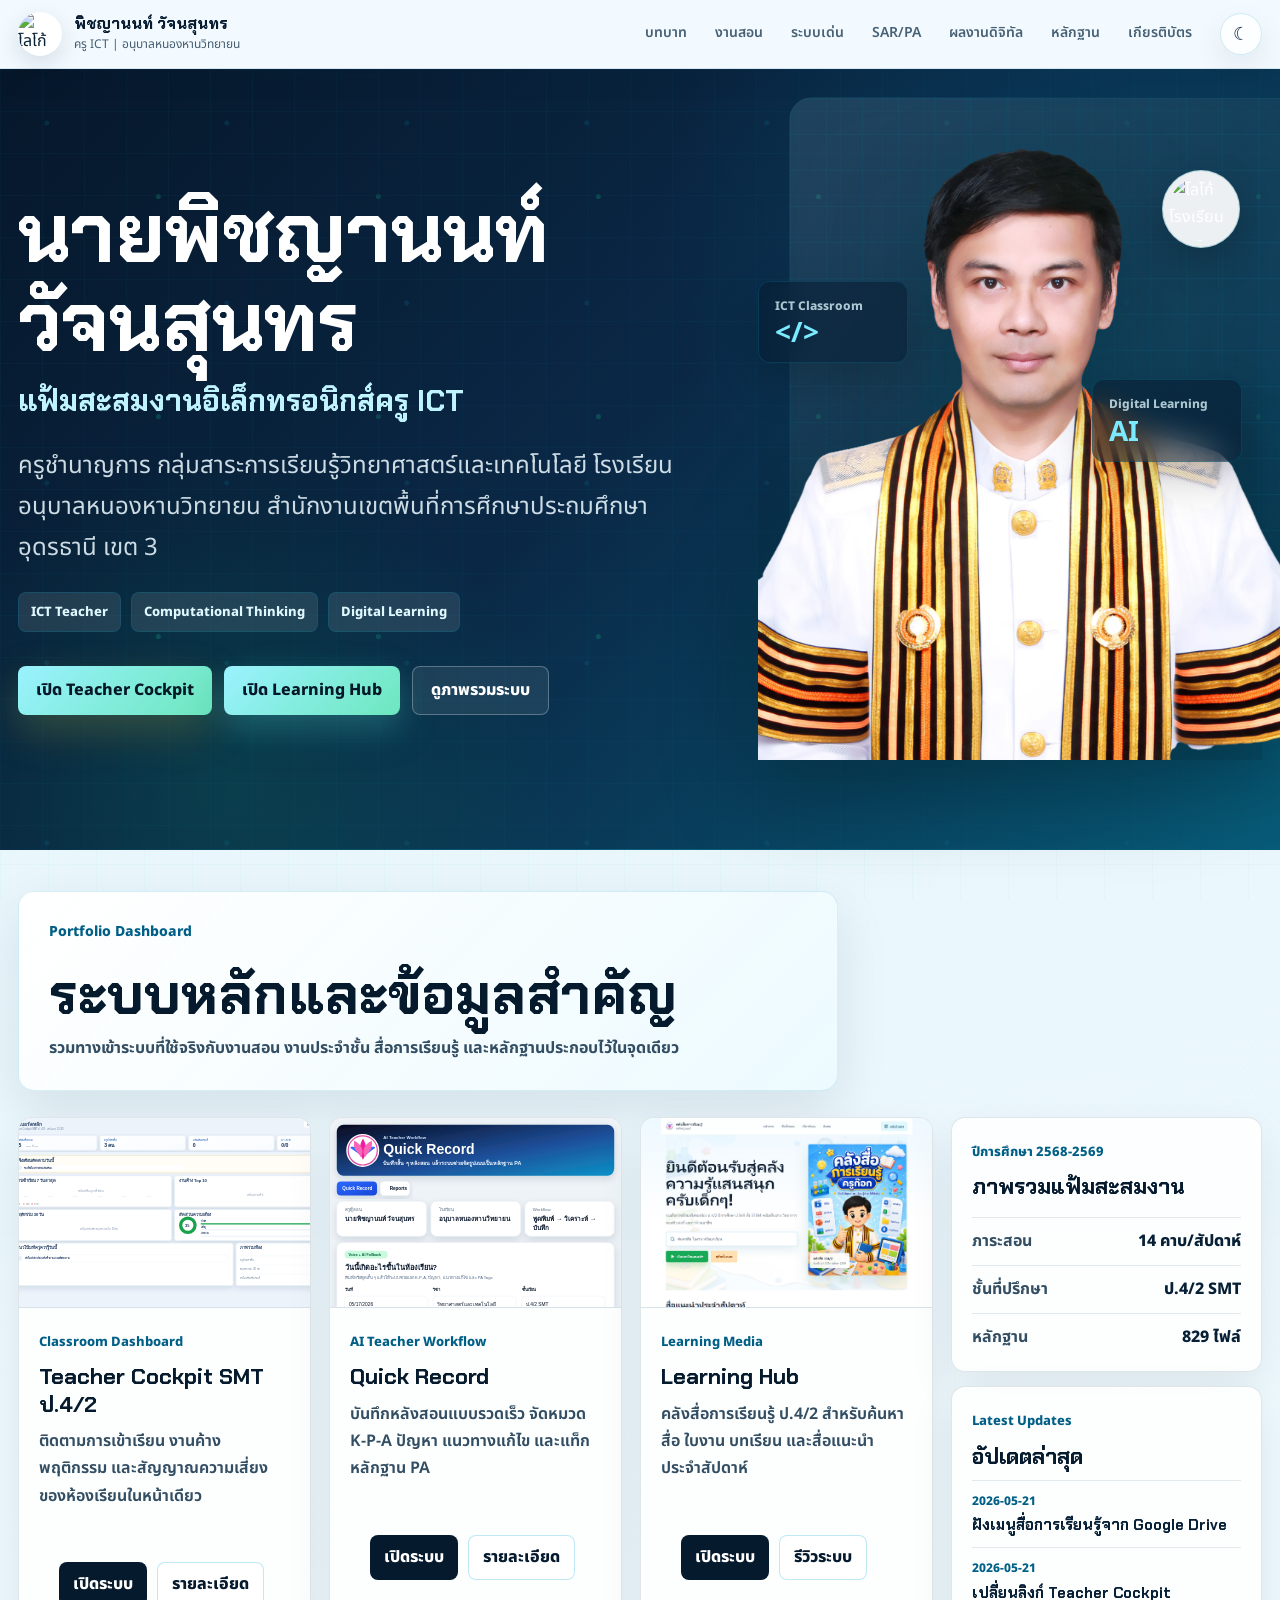
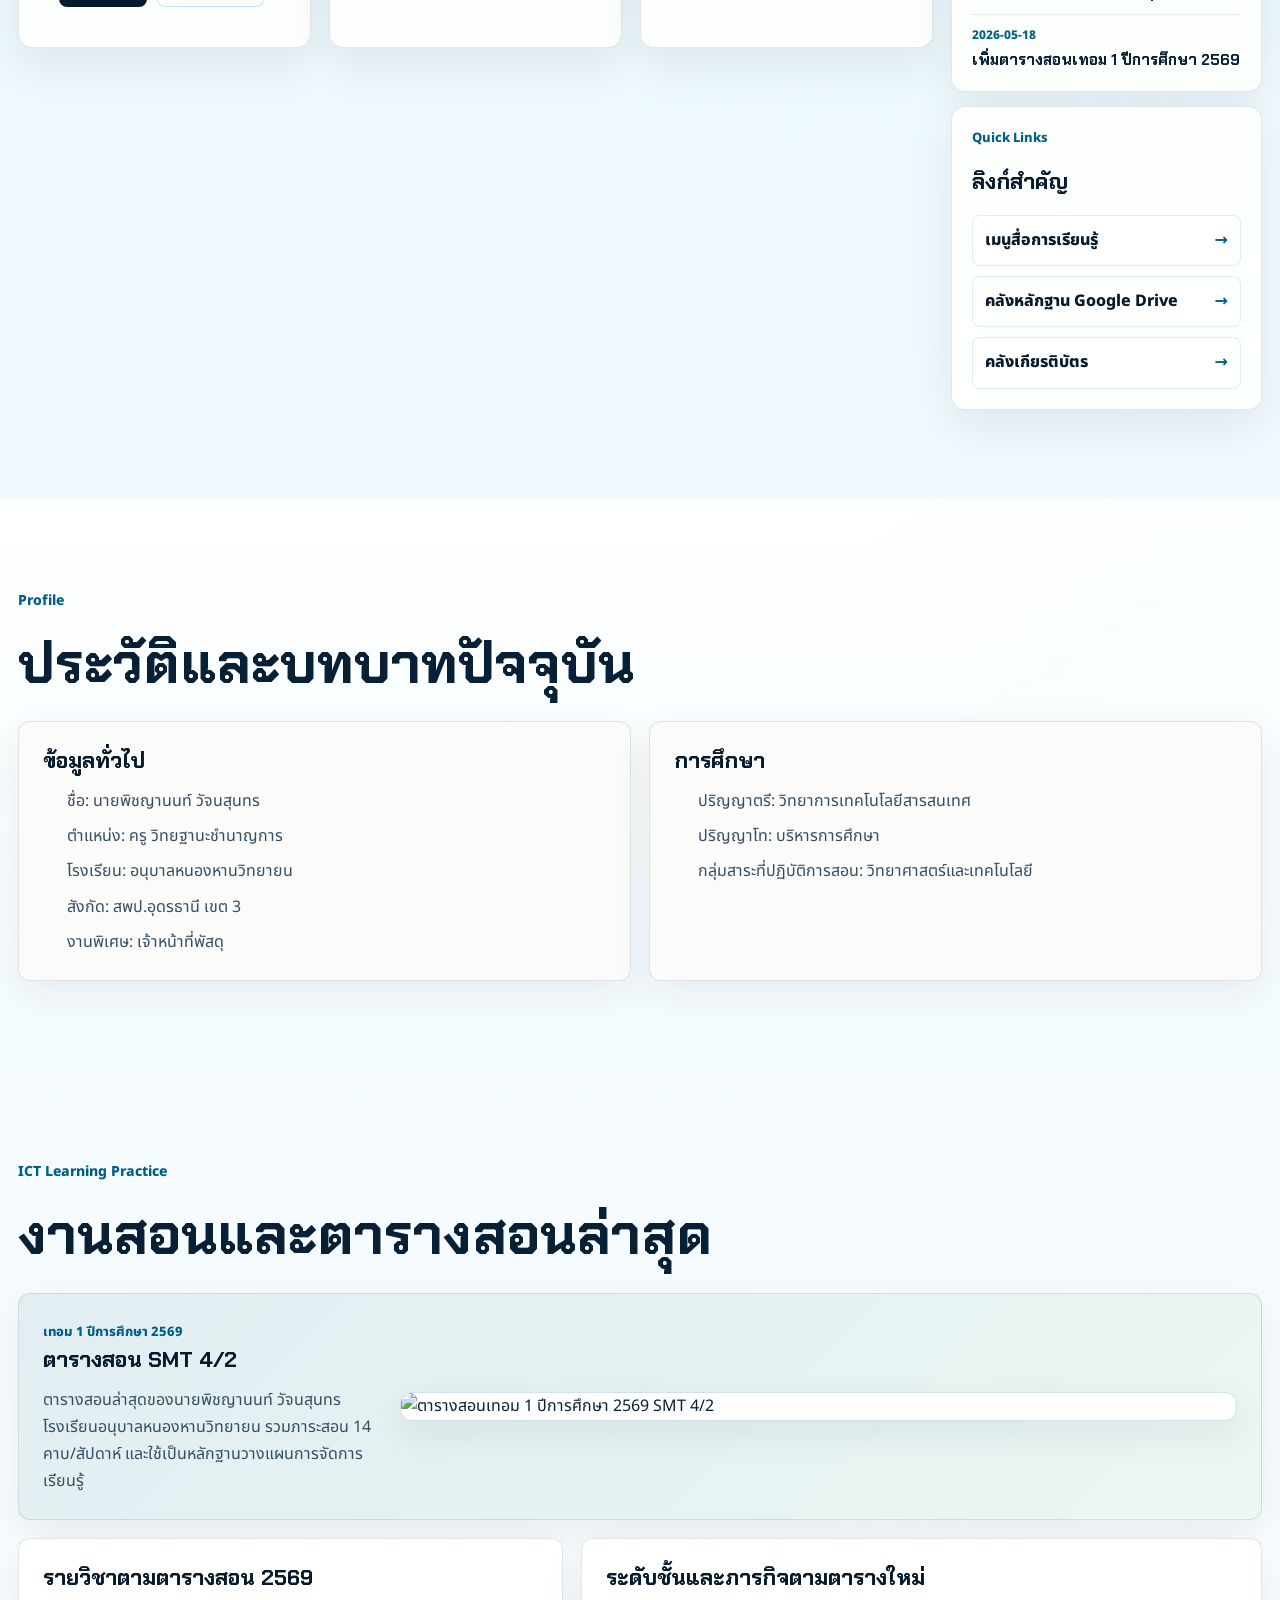
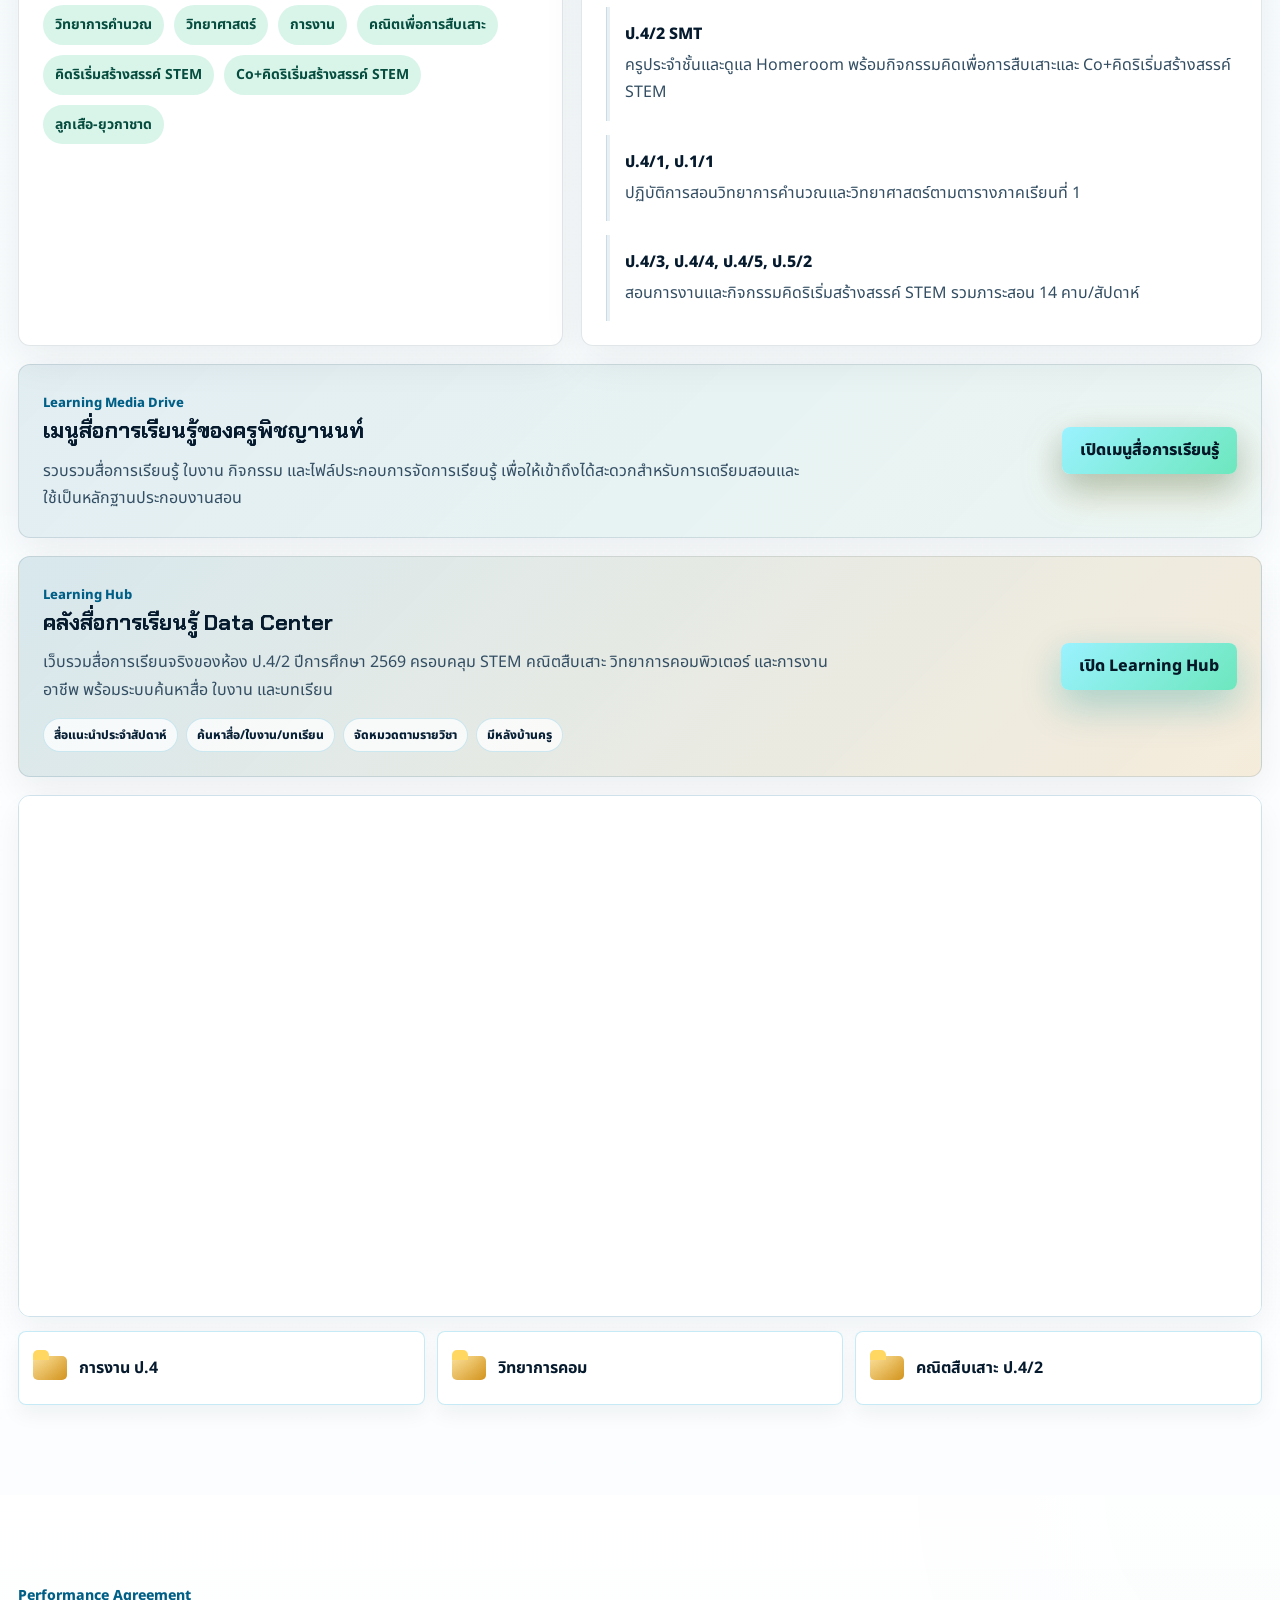
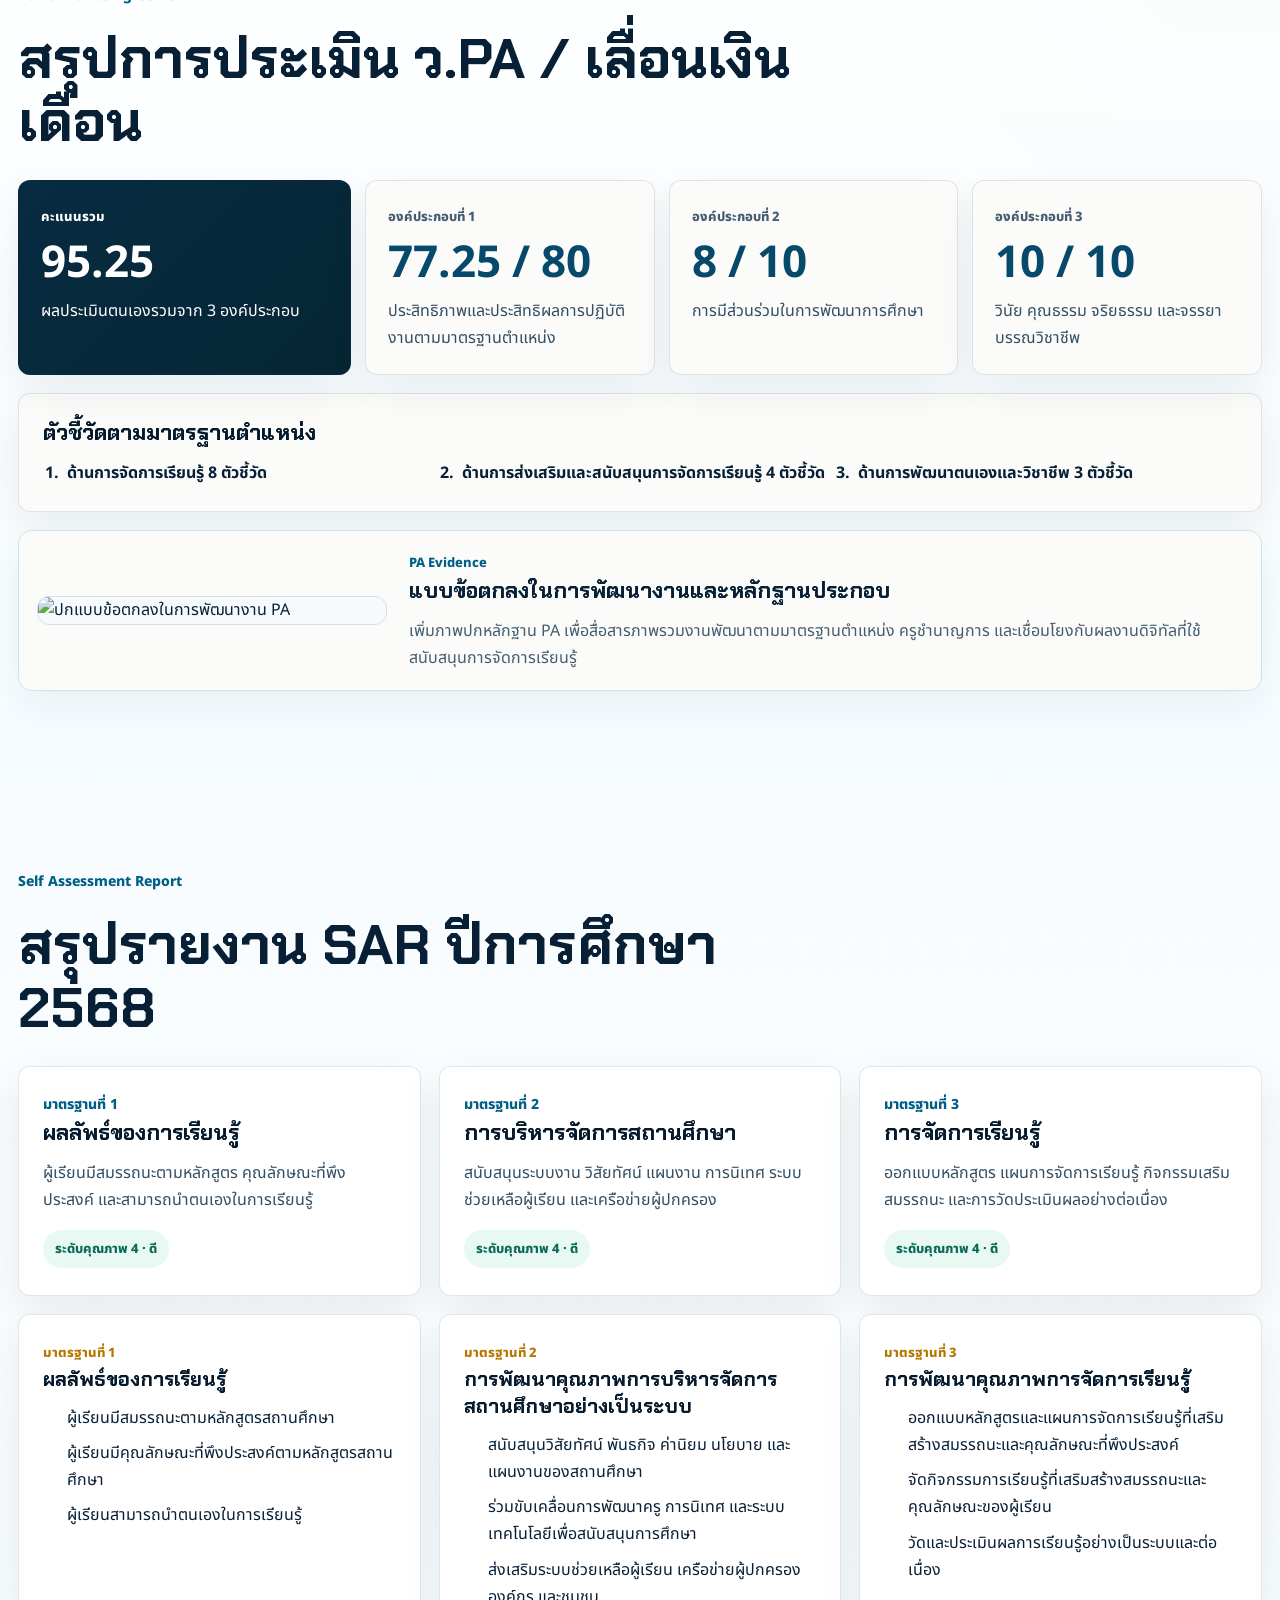
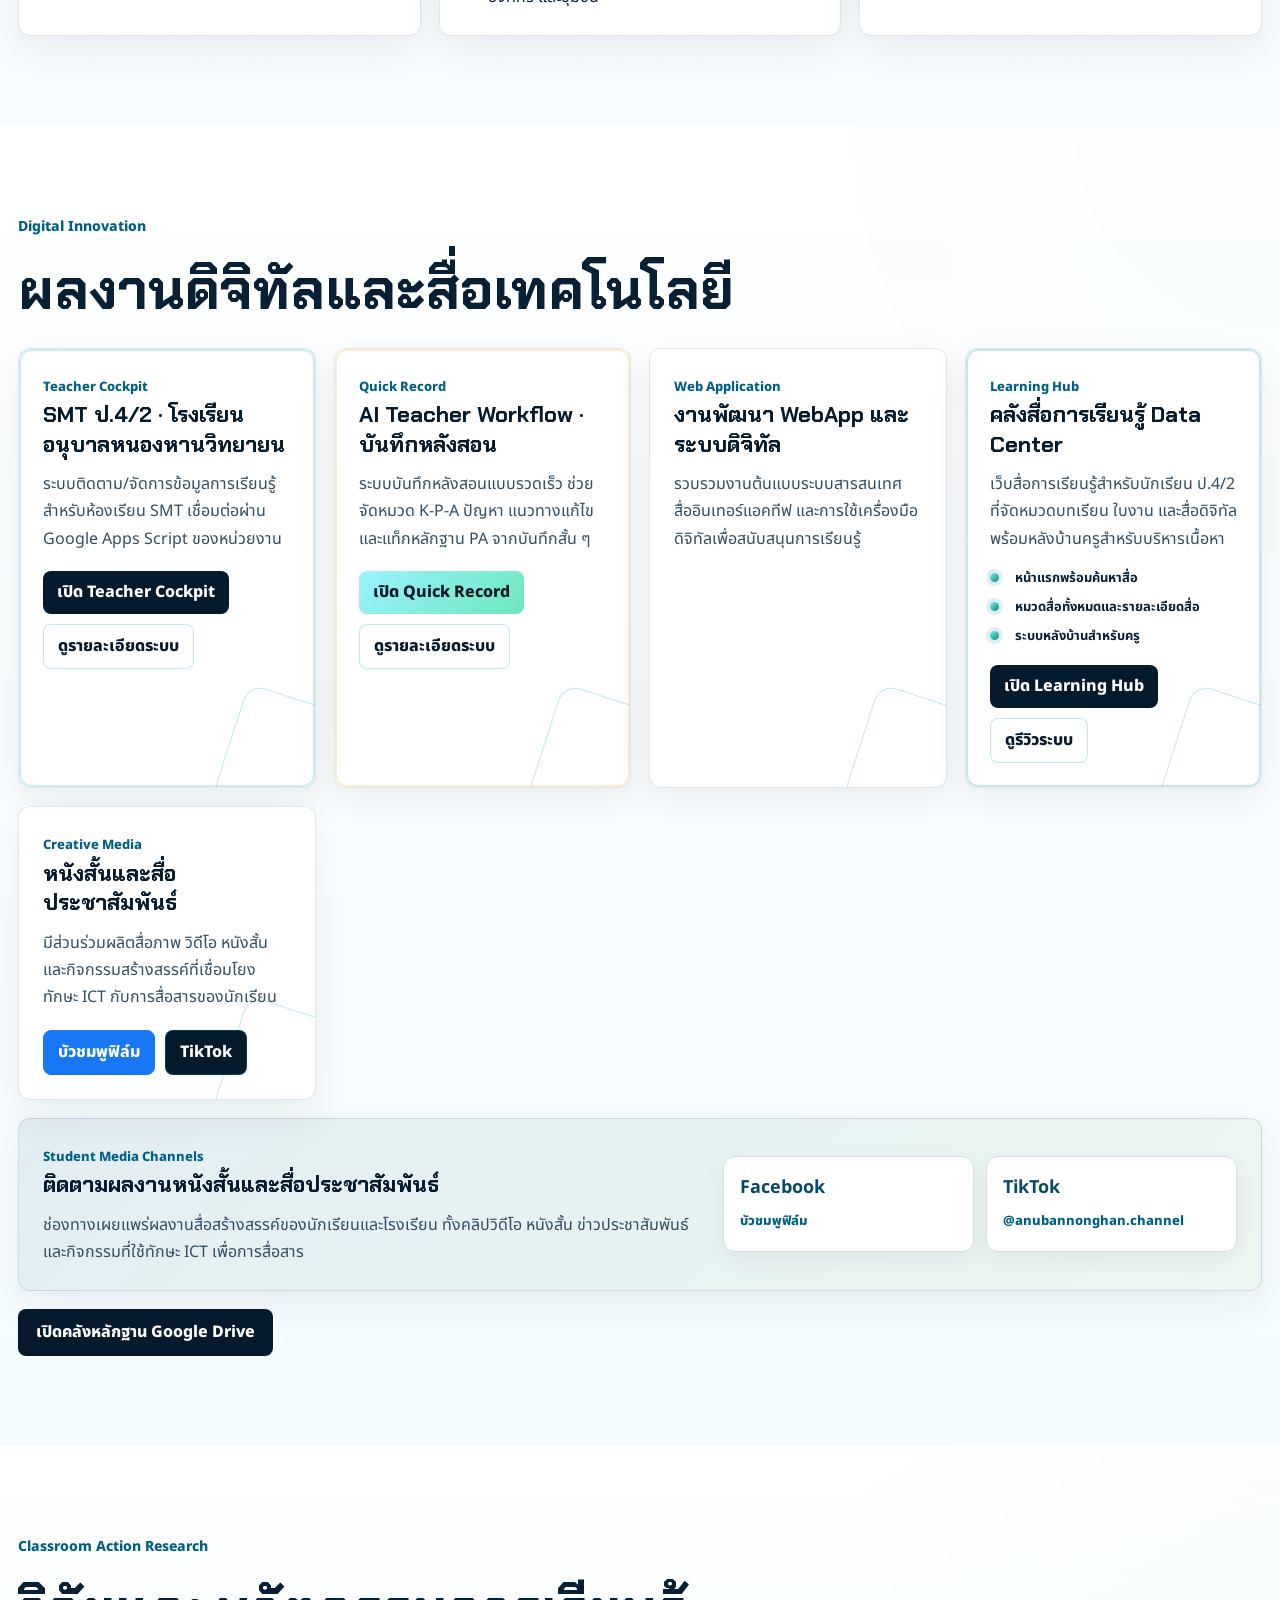
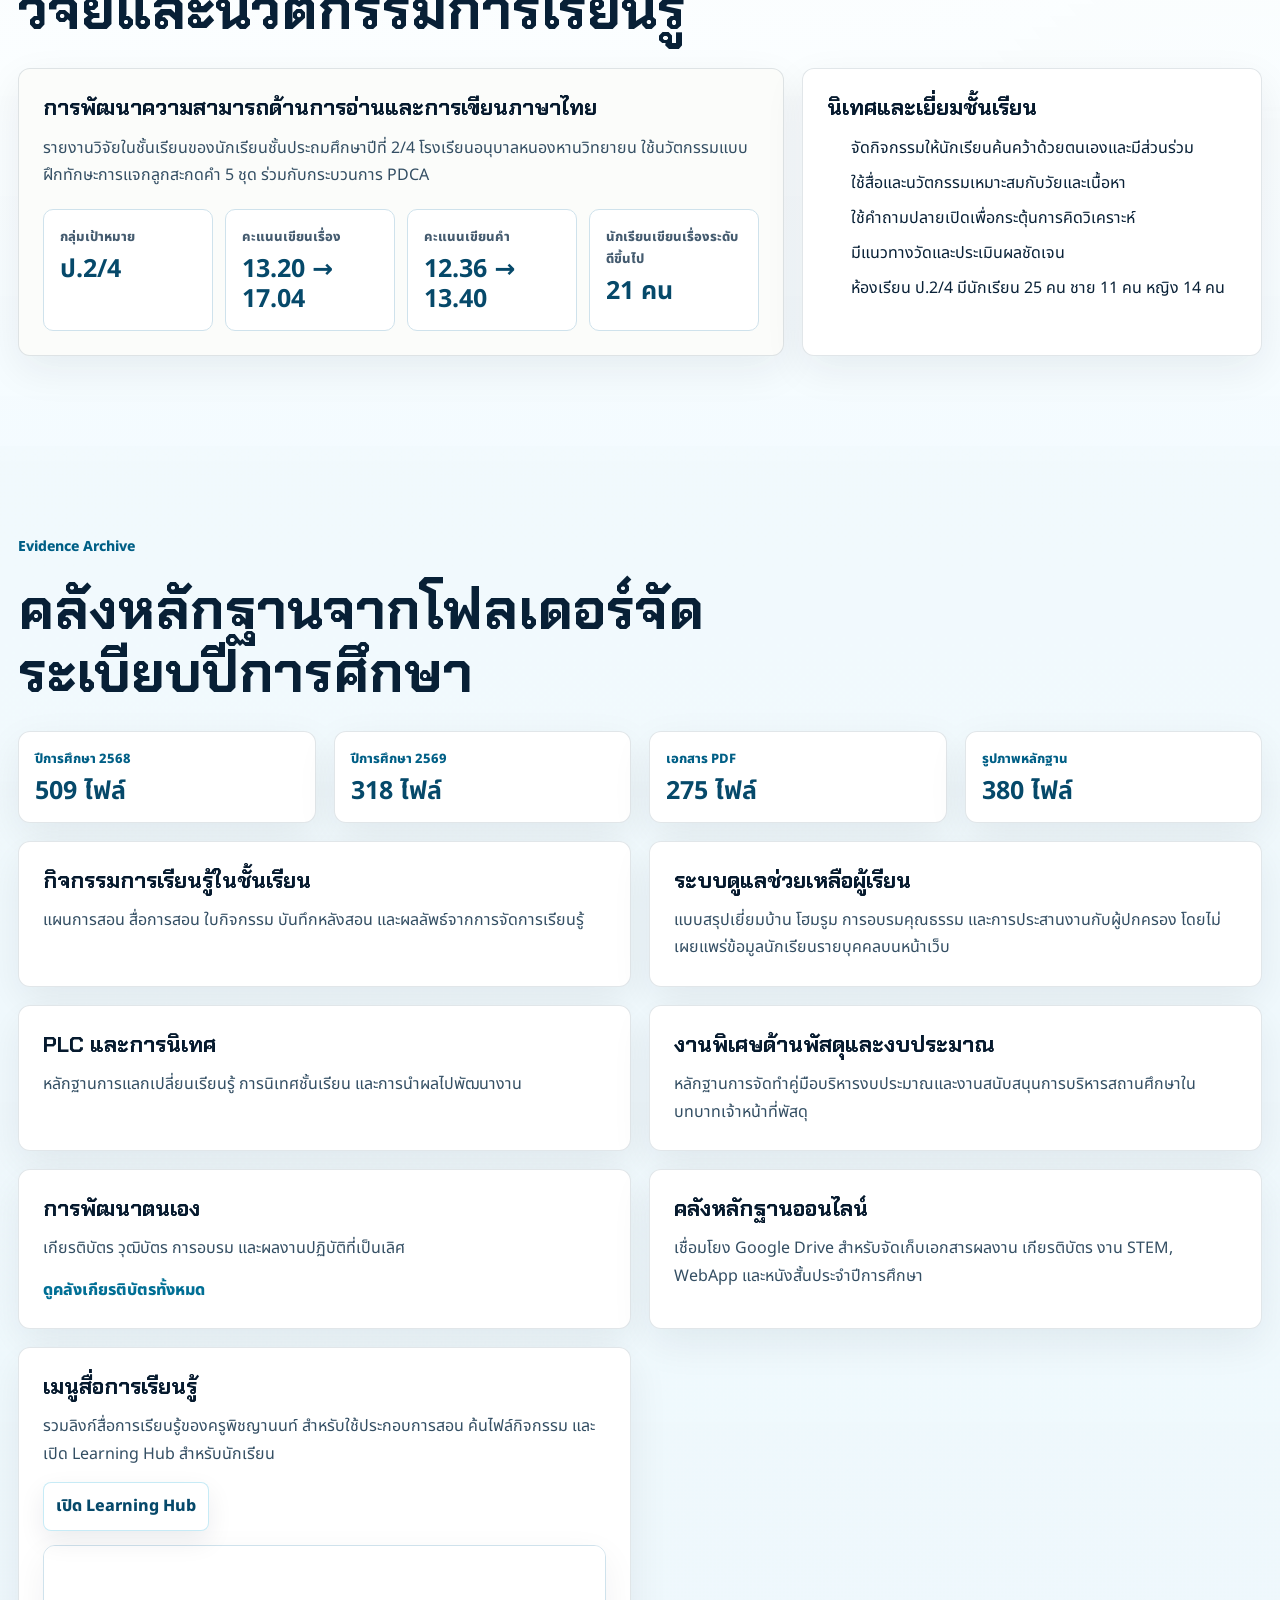
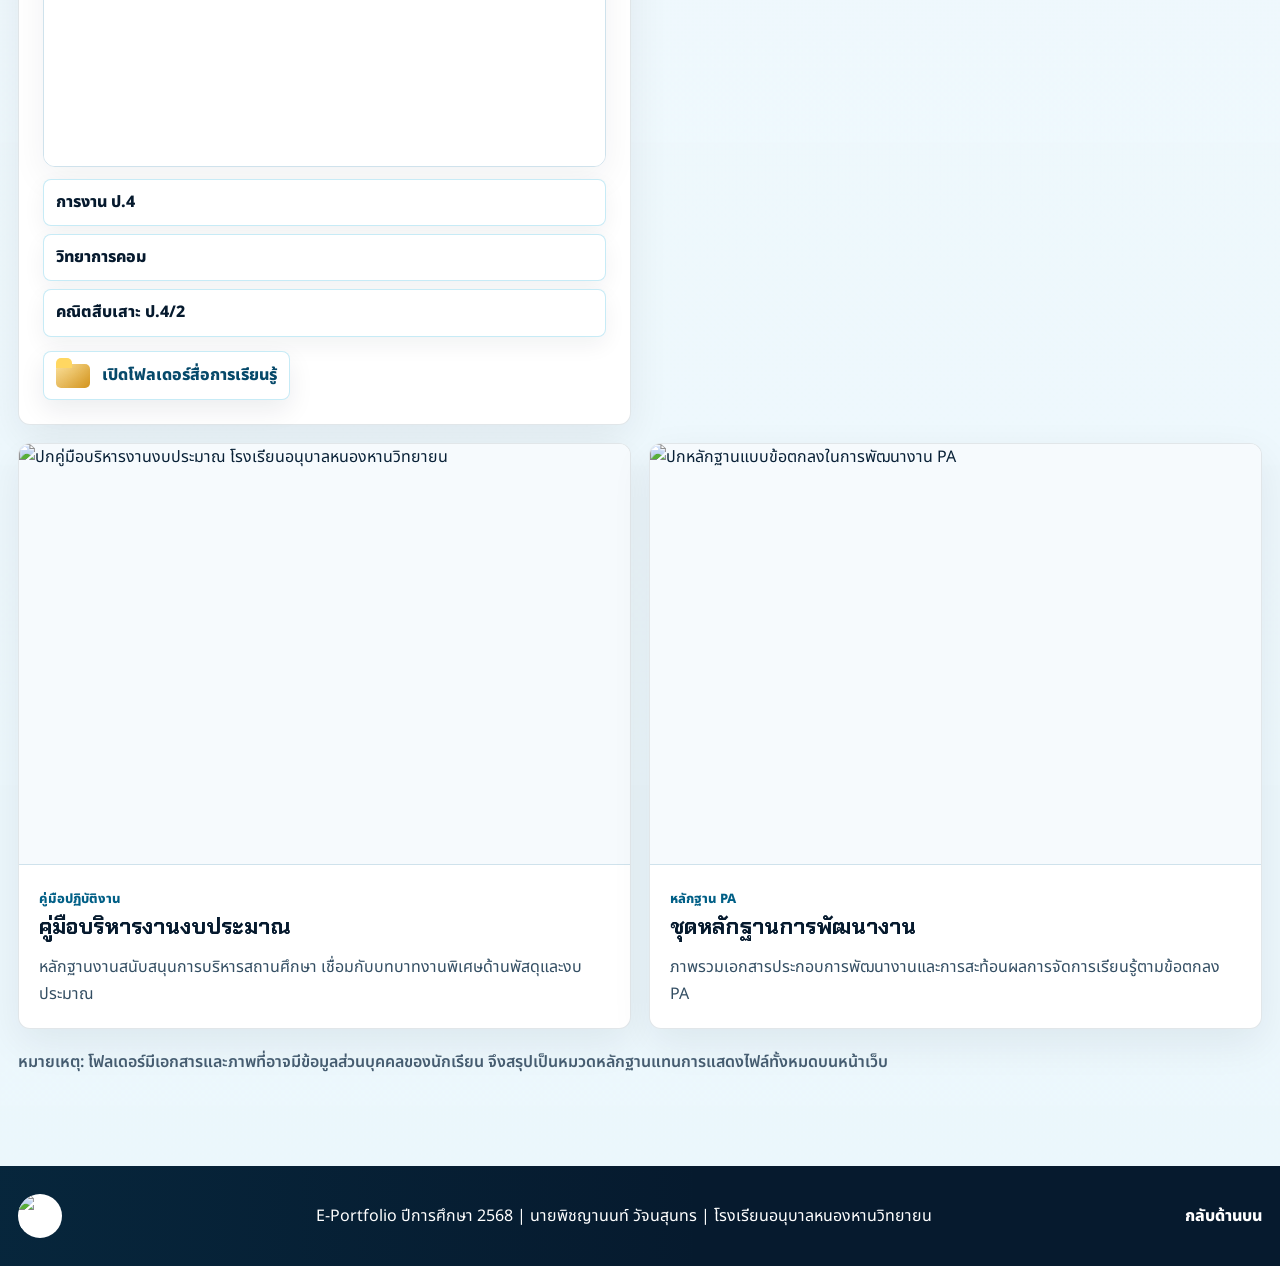
==== index.html @ 17842b52 "Force readable dark cards and bust CSS cache" ====
<!doctype html>
<html lang="th">
  <head>
    <meta charset="UTF-8" />
    <meta name="viewport" content="width=device-width, initial-scale=1.0" />
    <title>E-Portfolio | พิชญานนท์ วัจนสุนทร</title>
    <meta
      name="description"
      content="แฟ้มสะสมงานอิเล็กทรอนิกส์และข้อมูล SAR/PA ปีการศึกษา 2568 ของนายพิชญานนท์ วัจนสุนทร"
    />
    <meta name="theme-color" content="#071a2f" />
    <link rel="canonical" href="https://pichayanon89.github.io/SMT_2-4/" />
    <meta property="og:type" content="website" />
    <meta property="og:locale" content="th_TH" />
    <meta property="og:title" content="E-Portfolio | พิชญานนท์ วัจนสุนทร" />
    <meta property="og:description" content="แฟ้มสะสมงานอิเล็กทรอนิกส์ ครู ICT พร้อมผลงานดิจิทัล SAR/PA ตารางสอน เกียรติบัตร และหลักฐานประกอบ" />
    <meta property="og:url" content="https://pichayanon89.github.io/SMT_2-4/" />
    <meta property="og:image" content="https://pichayanon89.github.io/SMT_2-4/assets/og-image.jpg" />
    <meta name="twitter:card" content="summary_large_image" />
    <meta name="twitter:title" content="E-Portfolio | พิชญานนท์ วัจนสุนทร" />
    <meta name="twitter:description" content="แฟ้มสะสมงานอิเล็กทรอนิกส์ ครู ICT พร้อมผลงานดิจิทัล SAR/PA ตารางสอน และเกียรติบัตร" />
    <meta name="twitter:image" content="https://pichayanon89.github.io/SMT_2-4/assets/og-image.jpg" />
    <link rel="icon" type="image/png" href="assets/school-logo.png" />
    <link rel="preconnect" href="https://fonts.googleapis.com" />
    <link rel="preconnect" href="https://fonts.gstatic.com" crossorigin />
    <link
      href="https://fonts.googleapis.com/css2?family=Noto+Sans+Thai:wght@400;500;600;700;800&display=swap"
      rel="stylesheet"
    />
    <link rel="stylesheet" href="styles.css?v=20260601-readability2" />
  </head>
  <body>
    <header class="site-header" id="top">
      <a class="brand" href="#top" aria-label="กลับไปหน้าแรก">
        <img class="school-mark" src="assets/school-logo.png" alt="โลโก้โรงเรียนอนุบาลหนองหานวิทยายน" />
        <span>
          <strong>พิชญานนท์ วัจนสุนทร</strong>
          <small>ครู ICT | อนุบาลหนองหานวิทยายน</small>
        </span>
      </a>
      <nav class="nav" aria-label="เมนูหลัก">
        <a href="#profile">บทบาท</a>
        <a href="#teaching">งานสอน</a>
        <a href="#systems">ระบบเด่น</a>
        <a href="#sar">SAR/PA</a>
        <a href="#innovation">ผลงานดิจิทัล</a>
        <a href="#evidence">หลักฐาน</a>
        <a href="certificates.html">เกียรติบัตร</a>
      </nav>
      <button class="theme-toggle" type="button" aria-label="สลับโหมดมืด/สว่าง" aria-pressed="false">
        <span class="theme-toggle-icon" aria-hidden="true">☾</span>
      </button>
    </header>

    <main>
      <section class="hero">
        <div class="tech-grid" aria-hidden="true"></div>
        <div class="hero-copy">
          <h1>นายพิชญานนท์ วัจนสุนทร</h1>
          <p class="hero-kicker">แฟ้มสะสมงานอิเล็กทรอนิกส์ครู ICT</p>
          <p class="lead">
            ครูชำนาญการ กลุ่มสาระการเรียนรู้วิทยาศาสตร์และเทคโนโลยี
            โรงเรียนอนุบาลหนองหานวิทยายน สำนักงานเขตพื้นที่การศึกษาประถมศึกษาอุดรธานี เขต 3
          </p>
          <div class="hero-badges" aria-label="ความเชี่ยวชาญ">
            <span>ICT Teacher</span>
            <span>Computational Thinking</span>
            <span>Digital Learning</span>
          </div>
          <div class="hero-actions">
            <a class="button primary cockpit-cta" data-link="teacherCockpit" href="https://pichayanon89.github.io/SMT_2-4/" target="_blank" rel="noreferrer">เปิด Teacher Cockpit</a>
            <a class="button primary learning-hub-cta" data-link="learningHub" href="https://pichayanon89.github.io/learning-hub/#/" target="_blank" rel="noreferrer">เปิด Learning Hub</a>
            <a class="button secondary" href="#systems">ดูภาพรวมระบบ</a>
          </div>
        </div>
        <div class="hero-visual profile-cover-visual" aria-label="รูปครูและสรุปข้อมูลสำคัญ">
          <div class="holo-panel panel-left">
            <span>ICT Classroom</span>
            <strong>&lt;/&gt;</strong>
          </div>
          <div class="holo-panel panel-right">
            <span>Digital Learning</span>
            <strong>AI</strong>
          </div>
          <div class="portrait-frame">
            <img class="teacher-photo" src="assets/teacher-profile-cover.png" alt="นายพิชญานนท์ วัจนสุนทร" />
            <img class="hero-logo" src="assets/school-logo.png" alt="โลโก้โรงเรียนอนุบาลหนองหานวิทยายน" />
          </div>
        </div>
      </section>

      <section class="section homepage-dashboard" id="systems" aria-labelledby="systems-title">
        <div class="section-heading compact-heading">
          <p class="section-label">Portfolio Dashboard</p>
          <h2 id="systems-title">ระบบหลักและข้อมูลสำคัญ</h2>
          <p>
            รวมทางเข้าระบบที่ใช้จริงกับงานสอน งานประจำชั้น สื่อการเรียนรู้ และหลักฐานประกอบไว้ในจุดเดียว
          </p>
        </div>
        <div class="system-dashboard">
          <div class="system-cards" aria-label="ระบบดิจิทัลหลัก">
            <article class="system-card featured-system">
              <img src="assets/teacher-cockpit-dashboard.svg" alt="ภาพตัวอย่าง Teacher Cockpit SMT ป.4/2" />
              <div>
                <span>Classroom Dashboard</span>
                <h3>Teacher Cockpit SMT ป.4/2</h3>
                <p>ติดตามการเข้าเรียน งานค้าง พฤติกรรม และสัญญาณความเสี่ยงของห้องเรียนในหน้าเดียว</p>
                <div class="cockpit-card-actions">
                  <a data-link="teacherCockpit" href="https://pichayanon89.github.io/SMT_2-4/" target="_blank" rel="noreferrer">เปิดระบบ</a>
                  <a href="teacher-cockpit.html">รายละเอียด</a>
                </div>
              </div>
            </article>
            <article class="system-card">
              <img src="assets/quick-record-dashboard.svg" alt="ภาพตัวอย่าง Quick Record" />
              <div>
                <span>AI Teacher Workflow</span>
                <h3>Quick Record</h3>
                <p>บันทึกหลังสอนแบบรวดเร็ว จัดหมวด K-P-A ปัญหา แนวทางแก้ไข และแท็กหลักฐาน PA</p>
                <div class="cockpit-card-actions">
                  <a data-link="quickRecord" href="https://pichayanon89.github.io/lesson-records/index.html" target="_blank" rel="noreferrer">เปิดระบบ</a>
                  <a href="quick-record.html">รายละเอียด</a>
                </div>
              </div>
            </article>
            <article class="system-card">
              <img src="assets/learning-hub-dashboard.png" alt="ภาพตัวอย่าง Learning Hub" />
              <div>
                <span>Learning Media</span>
                <h3>Learning Hub</h3>
                <p>คลังสื่อการเรียนรู้ ป.4/2 สำหรับค้นหาสื่อ ใบงาน บทเรียน และสื่อแนะนำประจำสัปดาห์</p>
                <div class="cockpit-card-actions">
                  <a data-link="learningHub" href="https://pichayanon89.github.io/learning-hub/#/" target="_blank" rel="noreferrer">เปิดระบบ</a>
                  <a href="learning-hub.html">รีวิวระบบ</a>
                </div>
              </div>
            </article>
          </div>
          <aside class="overview-side" aria-label="อัปเดตและลิงก์สำคัญ">
            <article class="focus-summary">
              <span>ปีการศึกษา 2568-2569</span>
              <h3>ภาพรวมแฟ้มสะสมงาน</h3>
              <dl>
                <div>
                  <dt>ภาระสอน</dt>
                  <dd>14 คาบ/สัปดาห์</dd>
                </div>
                <div>
                  <dt>ชั้นที่ปรึกษา</dt>
                  <dd>ป.4/2 SMT</dd>
                </div>
                <div>
                  <dt>หลักฐาน</dt>
                  <dd>829 ไฟล์</dd>
                </div>
              </dl>
            </article>
            <article class="compact-updates">
              <span>Latest Updates</span>
              <h3>อัปเดตล่าสุด</h3>
              <div data-render="latest-updates">
                <article>
                  <span>2026-05-21</span>
                  <h4>ฝังเมนูสื่อการเรียนรู้จาก Google Drive</h4>
                </article>
                <article>
                  <span>2026-05-21</span>
                  <h4>เปลี่ยนลิงก์ Teacher Cockpit</h4>
                </article>
                <article>
                  <span>2026-05-18</span>
                  <h4>เพิ่มตารางสอนเทอม 1 ปีการศึกษา 2569</h4>
                </article>
              </div>
            </article>
            <article class="compact-links">
              <span>Quick Links</span>
              <h3>ลิงก์สำคัญ</h3>
              <a data-link="learningMediaDrive" href="https://drive.google.com/drive/folders/1qFc3DKwR-usZ_2Tt2fElB3EMbRl0qjNE?usp=sharing" target="_blank" rel="noreferrer">เมนูสื่อการเรียนรู้</a>
              <a data-link="evidenceDrive" href="https://drive.google.com/drive/folders/1ELZQjnW-w_DBmxFeGt-btZoV7nbDqtgM" target="_blank" rel="noreferrer">คลังหลักฐาน Google Drive</a>
              <a href="certificates.html">คลังเกียรติบัตร</a>
            </article>
          </aside>
        </div>
      </section>

      <section class="section band" id="profile">
        <div class="section-heading">
          <p class="section-label">Profile</p>
          <h2>ประวัติและบทบาทปัจจุบัน</h2>
        </div>
        <div class="info-grid">
          <article>
            <h3>ข้อมูลทั่วไป</h3>
            <ul class="check-list">
              <li>ชื่อ: นายพิชญานนท์ วัจนสุนทร</li>
              <li>ตำแหน่ง: ครู วิทยฐานะชำนาญการ</li>
              <li>โรงเรียน: อนุบาลหนองหานวิทยายน</li>
              <li>สังกัด: สพป.อุดรธานี เขต 3</li>
              <li>งานพิเศษ: เจ้าหน้าที่พัสดุ</li>
            </ul>
          </article>
          <article>
            <h3>การศึกษา</h3>
            <ul class="check-list">
              <li>ปริญญาตรี: วิทยาการเทคโนโลยีสารสนเทศ</li>
              <li>ปริญญาโท: บริหารการศึกษา</li>
              <li>กลุ่มสาระที่ปฏิบัติการสอน: วิทยาศาสตร์และเทคโนโลยี</li>
            </ul>
          </article>
        </div>
      </section>

      <section class="section" id="teaching">
        <div class="section-heading">
          <p class="section-label">ICT Learning Practice</p>
          <h2>งานสอนและตารางสอนล่าสุด</h2>
        </div>
        <div class="schedule-feature">
          <div class="schedule-copy">
            <span>เทอม 1 ปีการศึกษา 2569</span>
            <h3>ตารางสอน SMT 4/2</h3>
            <p>
              ตารางสอนล่าสุดของนายพิชญานนท์ วัจนสุนทร โรงเรียนอนุบาลหนองหานวิทยายน
              รวมภาระสอน 14 คาบ/สัปดาห์ และใช้เป็นหลักฐานวางแผนการจัดการเรียนรู้
            </p>
          </div>
          <a class="schedule-image" href="assets/teaching/schedule-term1-2569.png" target="_blank" rel="noreferrer" aria-label="เปิดภาพตารางสอนเทอม 1 ปีการศึกษา 2569">
            <img src="assets/teaching/schedule-term1-2569.png" alt="ตารางสอนเทอม 1 ปีการศึกษา 2569 SMT 4/2" />
          </a>
        </div>
        <div class="teaching-layout">
          <article class="subjects">
            <h3>รายวิชาตามตารางสอน 2569</h3>
            <div class="tag-list">
              <span>วิทยาการคำนวณ</span>
              <span>วิทยาศาสตร์</span>
              <span>การงาน</span>
              <span>คณิตเพื่อการสืบเสาะ</span>
              <span>คิดริเริ่มสร้างสรรค์ STEM</span>
              <span>Co+คิดริเริ่มสร้างสรรค์ STEM</span>
              <span>ลูกเสือ-ยุวกาชาด</span>
            </div>
          </article>
          <article class="timeline" id="learning-media">
            <h3>ระดับชั้นและภารกิจตามตารางใหม่</h3>
            <div class="timeline-item">
              <span>ป.4/2 SMT</span>
              <p>ครูประจำชั้นและดูแล Homeroom พร้อมกิจกรรมคิดเพื่อการสืบเสาะและ Co+คิดริเริ่มสร้างสรรค์ STEM</p>
            </div>
            <div class="timeline-item">
              <span>ป.4/1, ป.1/1</span>
              <p>ปฏิบัติการสอนวิทยาการคำนวณและวิทยาศาสตร์ตามตารางภาคเรียนที่ 1</p>
            </div>
            <div class="timeline-item">
              <span>ป.4/3, ป.4/4, ป.4/5, ป.5/2</span>
              <p>สอนการงานและกิจกรรมคิดริเริ่มสร้างสรรค์ STEM รวมภาระสอน 14 คาบ/สัปดาห์</p>
            </div>
          </article>
        </div>
        <div class="learning-media-panel">
          <div>
            <span>Learning Media Drive</span>
            <h3>เมนูสื่อการเรียนรู้ของครูพิชญานนท์</h3>
            <p>
              รวบรวมสื่อการเรียนรู้ ใบงาน กิจกรรม และไฟล์ประกอบการจัดการเรียนรู้
              เพื่อให้เข้าถึงได้สะดวกสำหรับการเตรียมสอนและใช้เป็นหลักฐานประกอบงานสอน
            </p>
          </div>
          <a class="button primary cockpit-cta" data-link="learningMediaDrive" href="https://drive.google.com/drive/folders/1qFc3DKwR-usZ_2Tt2fElB3EMbRl0qjNE?usp=sharing" target="_blank" rel="noreferrer">
            เปิดเมนูสื่อการเรียนรู้
          </a>
        </div>
        <div class="learning-hub-promo">
          <div>
            <span>Learning Hub</span>
            <h3>คลังสื่อการเรียนรู้ Data Center</h3>
            <p>
              เว็บรวมสื่อการเรียนจริงของห้อง ป.4/2 ปีการศึกษา 2569 ครอบคลุม STEM
              คณิตสืบเสาะ วิทยาการคอมพิวเตอร์ และการงานอาชีพ พร้อมระบบค้นหาสื่อ ใบงาน และบทเรียน
            </p>
            <div class="hub-feature-list" aria-label="จุดเด่น Learning Hub">
              <span>สื่อแนะนำประจำสัปดาห์</span>
              <span>ค้นหาสื่อ/ใบงาน/บทเรียน</span>
              <span>จัดหมวดตามรายวิชา</span>
              <span>มีหลังบ้านครู</span>
            </div>
          </div>
          <a class="button primary learning-hub-cta" data-link="learningHub" href="https://pichayanon89.github.io/learning-hub/#/" target="_blank" rel="noreferrer">
            เปิด Learning Hub
          </a>
        </div>
        <div class="drive-embed" aria-label="ไฟล์ใน Google Drive เมนูสื่อการเรียนรู้">
          <iframe
            src="https://drive.google.com/embeddedfolderview?id=1qFc3DKwR-usZ_2Tt2fElB3EMbRl0qjNE#grid"
            title="เมนูสื่อการเรียนรู้ของครูพิชญานนท์"
            loading="lazy"
          ></iframe>
        </div>
        <div class="drive-folder-list" data-render="learning-media-folders" aria-label="รายการโฟลเดอร์สื่อการเรียนรู้">
          <a href="https://drive.google.com/drive/folders/1ooB8kr9X9m1DePUUpzmlMbvaPfbkll9O" target="_blank" rel="noreferrer">
            <span class="folder-icon small" aria-hidden="true"></span>
            <strong>การงาน ป.4</strong>
          </a>
          <a href="https://drive.google.com/drive/folders/1Y6Z8U4gpaqvFrT46dnTkGpQK4NMEhy8p" target="_blank" rel="noreferrer">
            <span class="folder-icon small" aria-hidden="true"></span>
            <strong>วิทยาการคอม</strong>
          </a>
          <a href="https://drive.google.com/drive/folders/1y6oP4hg_PeGhpS9aEvPvW98PtgAdMUHF" target="_blank" rel="noreferrer">
            <span class="folder-icon small" aria-hidden="true"></span>
            <strong>คณิตสืบเสาะ ป.4/2</strong>
          </a>
        </div>
      </section>

      <section class="section band" id="pa">
        <div class="section-heading">
          <p class="section-label">Performance Agreement</p>
          <h2>สรุปการประเมิน ว.PA / เลื่อนเงินเดือน</h2>
        </div>
        <div class="score-layout">
          <article class="score-card featured">
            <span>คะแนนรวม</span>
            <strong>95.25</strong>
            <p>ผลประเมินตนเองรวมจาก 3 องค์ประกอบ</p>
          </article>
          <article class="score-card">
            <span>องค์ประกอบที่ 1</span>
            <strong>77.25 / 80</strong>
            <p>ประสิทธิภาพและประสิทธิผลการปฏิบัติงานตามมาตรฐานตำแหน่ง</p>
          </article>
          <article class="score-card">
            <span>องค์ประกอบที่ 2</span>
            <strong>8 / 10</strong>
            <p>การมีส่วนร่วมในการพัฒนาการศึกษา</p>
          </article>
          <article class="score-card">
            <span>องค์ประกอบที่ 3</span>
            <strong>10 / 10</strong>
            <p>วินัย คุณธรรม จริยธรรม และจรรยาบรรณวิชาชีพ</p>
          </article>
        </div>
        <div class="pa-domains">
          <h3>ตัวชี้วัดตามมาตรฐานตำแหน่ง</h3>
          <ol>
            <li>ด้านการจัดการเรียนรู้ 8 ตัวชี้วัด</li>
            <li>ด้านการส่งเสริมและสนับสนุนการจัดการเรียนรู้ 4 ตัวชี้วัด</li>
            <li>ด้านการพัฒนาตนเองและวิชาชีพ 3 ตัวชี้วัด</li>
          </ol>
        </div>
        <div class="evidence-showcase">
          <img src="assets/evidence/pa-development-cover.jpg" alt="ปกแบบข้อตกลงในการพัฒนางาน PA" />
          <div>
            <span>PA Evidence</span>
            <h3>แบบข้อตกลงในการพัฒนางานและหลักฐานประกอบ</h3>
            <p>
              เพิ่มภาพปกหลักฐาน PA เพื่อสื่อสารภาพรวมงานพัฒนาตามมาตรฐานตำแหน่ง ครูชำนาญการ
              และเชื่อมโยงกับผลงานดิจิทัลที่ใช้สนับสนุนการจัดการเรียนรู้
            </p>
          </div>
        </div>
      </section>

      <section class="section" id="sar">
        <div class="section-heading">
          <p class="section-label">Self Assessment Report</p>
          <h2>สรุปรายงาน SAR ปีการศึกษา 2568</h2>
        </div>
        <div class="standard-grid">
          <article>
            <span>มาตรฐานที่ 1</span>
            <h3>ผลลัพธ์ของการเรียนรู้</h3>
            <p>ผู้เรียนมีสมรรถนะตามหลักสูตร คุณลักษณะที่พึงประสงค์ และสามารถนำตนเองในการเรียนรู้</p>
            <strong>ระดับคุณภาพ 4 · ดี</strong>
          </article>
          <article>
            <span>มาตรฐานที่ 2</span>
            <h3>การบริหารจัดการสถานศึกษา</h3>
            <p>สนับสนุนระบบงาน วิสัยทัศน์ แผนงาน การนิเทศ ระบบช่วยเหลือผู้เรียน และเครือข่ายผู้ปกครอง</p>
            <strong>ระดับคุณภาพ 4 · ดี</strong>
          </article>
          <article>
            <span>มาตรฐานที่ 3</span>
            <h3>การจัดการเรียนรู้</h3>
            <p>ออกแบบหลักสูตร แผนการจัดการเรียนรู้ กิจกรรมเสริมสมรรถนะ และการวัดประเมินผลอย่างต่อเนื่อง</p>
            <strong>ระดับคุณภาพ 4 · ดี</strong>
          </article>
        </div>
        <div class="sar-detail-grid">
          <article>
            <div>
              <span>มาตรฐานที่ 1</span>
              <h3>ผลลัพธ์ของการเรียนรู้</h3>
            </div>
            <ul class="check-list">
              <li>ผู้เรียนมีสมรรถนะตามหลักสูตรสถานศึกษา</li>
              <li>ผู้เรียนมีคุณลักษณะที่พึงประสงค์ตามหลักสูตรสถานศึกษา</li>
              <li>ผู้เรียนสามารถนำตนเองในการเรียนรู้</li>
            </ul>
          </article>
          <article>
            <div>
              <span>มาตรฐานที่ 2</span>
              <h3>การพัฒนาคุณภาพการบริหารจัดการสถานศึกษาอย่างเป็นระบบ</h3>
            </div>
            <ul class="check-list">
              <li>สนับสนุนวิสัยทัศน์ พันธกิจ ค่านิยม นโยบาย และแผนงานของสถานศึกษา</li>
              <li>ร่วมขับเคลื่อนการพัฒนาครู การนิเทศ และระบบเทคโนโลยีเพื่อสนับสนุนการศึกษา</li>
              <li>ส่งเสริมระบบช่วยเหลือผู้เรียน เครือข่ายผู้ปกครอง องค์กร และชุมชน</li>
            </ul>
          </article>
          <article>
            <div>
              <span>มาตรฐานที่ 3</span>
              <h3>การพัฒนาคุณภาพการจัดการเรียนรู้</h3>
            </div>
            <ul class="check-list">
              <li>ออกแบบหลักสูตรและแผนการจัดการเรียนรู้ที่เสริมสร้างสมรรถนะและคุณลักษณะที่พึงประสงค์</li>
              <li>จัดกิจกรรมการเรียนรู้ที่เสริมสร้างสมรรถนะและคุณลักษณะของผู้เรียน</li>
              <li>วัดและประเมินผลการเรียนรู้อย่างเป็นระบบและต่อเนื่อง</li>
            </ul>
          </article>
        </div>
      </section>

      <section class="section band" id="innovation">
        <div class="section-heading">
          <p class="section-label">Digital Innovation</p>
          <h2>ผลงานดิจิทัลและสื่อเทคโนโลยี</h2>
        </div>
        <div class="innovation-grid">
          <article class="cockpit-card">
            <span>Teacher Cockpit</span>
            <h3>SMT ป.4/2 · โรงเรียนอนุบาลหนองหานวิทยายน</h3>
            <p>ระบบติดตาม/จัดการข้อมูลการเรียนรู้สำหรับห้องเรียน SMT เชื่อมต่อผ่าน Google Apps Script ของหน่วยงาน</p>
            <div class="cockpit-card-actions">
              <a data-link="teacherCockpit" href="https://pichayanon89.github.io/SMT_2-4/" target="_blank" rel="noreferrer">
                เปิด Teacher Cockpit
              </a>
              <a href="teacher-cockpit.html">
                ดูรายละเอียดระบบ
              </a>
            </div>
          </article>
          <article class="quick-record-card">
            <span>Quick Record</span>
            <h3>AI Teacher Workflow · บันทึกหลังสอน</h3>
            <p>ระบบบันทึกหลังสอนแบบรวดเร็ว ช่วยจัดหมวด K-P-A ปัญหา แนวทางแก้ไข และแท็กหลักฐาน PA จากบันทึกสั้น ๆ</p>
            <div class="cockpit-card-actions">
              <a data-link="quickRecord" href="https://pichayanon89.github.io/lesson-records/index.html" target="_blank" rel="noreferrer">
                เปิด Quick Record
              </a>
              <a href="quick-record.html">
                ดูรายละเอียดระบบ
              </a>
            </div>
          </article>
          <article>
            <span>Web Application</span>
            <h3>งานพัฒนา WebApp และระบบดิจิทัล</h3>
            <p>รวบรวมงานต้นแบบระบบสารสนเทศ สื่ออินเทอร์แอคทีฟ และการใช้เครื่องมือดิจิทัลเพื่อสนับสนุนการเรียนรู้</p>
          </article>
          <article class="learning-hub-card">
            <span>Learning Hub</span>
            <h3>คลังสื่อการเรียนรู้ Data Center</h3>
            <p>เว็บสื่อการเรียนรู้สำหรับนักเรียน ป.4/2 ที่จัดหมวดบทเรียน ใบงาน และสื่อดิจิทัล พร้อมหลังบ้านครูสำหรับบริหารเนื้อหา</p>
            <ul class="mini-feature-list">
              <li>หน้าแรกพร้อมค้นหาสื่อ</li>
              <li>หมวดสื่อทั้งหมดและรายละเอียดสื่อ</li>
              <li>ระบบหลังบ้านสำหรับครู</li>
            </ul>
            <div class="cockpit-card-actions">
              <a data-link="learningHub" href="https://pichayanon89.github.io/learning-hub/#/" target="_blank" rel="noreferrer">
                เปิด Learning Hub
              </a>
              <a href="learning-hub.html">
                ดูรีวิวระบบ
              </a>
            </div>
          </article>
          <article>
            <span>Creative Media</span>
            <h3>หนังสั้นและสื่อประชาสัมพันธ์</h3>
            <p>มีส่วนร่วมผลิตสื่อภาพ วิดีโอ หนังสั้น และกิจกรรมสร้างสรรค์ที่เชื่อมโยงทักษะ ICT กับการสื่อสารของนักเรียน</p>
            <div class="social-actions">
              <a data-link="facebookMedia" href="https://www.facebook.com/profile.php?id=61573553982676" target="_blank" rel="noreferrer">บัวชมพูฟิล์ม</a>
              <a data-link="tiktokMedia" href="https://www.tiktok.com/@anubannonghan.channel" target="_blank" rel="noreferrer">TikTok</a>
            </div>
          </article>
        </div>
        <div class="media-follow">
          <div>
            <span>Student Media Channels</span>
            <h3>ติดตามผลงานหนังสั้นและสื่อประชาสัมพันธ์</h3>
            <p>
              ช่องทางเผยแพร่ผลงานสื่อสร้างสรรค์ของนักเรียนและโรงเรียน ทั้งคลิปวิดีโอ หนังสั้น
              ข่าวประชาสัมพันธ์ และกิจกรรมที่ใช้ทักษะ ICT เพื่อการสื่อสาร
            </p>
          </div>
          <div class="media-links" aria-label="ช่องทางติดตามสื่อประชาสัมพันธ์">
            <a data-link="facebookMedia" href="https://www.facebook.com/profile.php?id=61573553982676" target="_blank" rel="noreferrer">
              <strong>Facebook</strong>
              <span>บัวชมพูฟิล์ม</span>
            </a>
            <a data-link="tiktokMedia" href="https://www.tiktok.com/@anubannonghan.channel" target="_blank" rel="noreferrer">
              <strong>TikTok</strong>
              <span>@anubannonghan.channel</span>
            </a>
          </div>
        </div>
        <a class="drive-link" data-link="evidenceDrive" href="https://drive.google.com/drive/folders/1ELZQjnW-w_DBmxFeGt-btZoV7nbDqtgM" target="_blank" rel="noreferrer">
          เปิดคลังหลักฐาน Google Drive
        </a>
      </section>

      <section class="section band" id="research">
        <div class="section-heading">
          <p class="section-label">Classroom Action Research</p>
          <h2>วิจัยและนวัตกรรมการเรียนรู้</h2>
        </div>
        <div class="research-layout">
          <article class="research-card">
            <h3>การพัฒนาความสามารถด้านการอ่านและการเขียนภาษาไทย</h3>
            <p>
              รายงานวิจัยในชั้นเรียนของนักเรียนชั้นประถมศึกษาปีที่ 2/4 โรงเรียนอนุบาลหนองหานวิทยายน
              ใช้นวัตกรรมแบบฝึกทักษะการแจกลูกสะกดคำ 5 ชุด ร่วมกับกระบวนการ PDCA
            </p>
            <div class="result-grid">
              <div>
                <span>กลุ่มเป้าหมาย</span>
                <strong>ป.2/4</strong>
              </div>
              <div>
                <span>คะแนนเขียนเรื่อง</span>
                <strong>13.20 → 17.04</strong>
              </div>
              <div>
                <span>คะแนนเขียนคำ</span>
                <strong>12.36 → 13.40</strong>
              </div>
              <div>
                <span>นักเรียนเขียนเรื่องระดับดีขึ้นไป</span>
                <strong>21 คน</strong>
              </div>
            </div>
          </article>
          <article class="observation-card">
            <h3>นิเทศและเยี่ยมชั้นเรียน</h3>
            <ul class="check-list">
              <li>จัดกิจกรรมให้นักเรียนค้นคว้าด้วยตนเองและมีส่วนร่วม</li>
              <li>ใช้สื่อและนวัตกรรมเหมาะสมกับวัยและเนื้อหา</li>
              <li>ใช้คำถามปลายเปิดเพื่อกระตุ้นการคิดวิเคราะห์</li>
              <li>มีแนวทางวัดและประเมินผลชัดเจน</li>
              <li>ห้องเรียน ป.2/4 มีนักเรียน 25 คน ชาย 11 คน หญิง 14 คน</li>
            </ul>
          </article>
        </div>
      </section>

      <section class="section" id="evidence">
        <div class="section-heading">
          <p class="section-label">Evidence Archive</p>
          <h2>คลังหลักฐานจากโฟลเดอร์จัดระเบียบปีการศึกษา</h2>
        </div>
        <div class="archive-summary">
          <article>
            <span>ปีการศึกษา 2568</span>
            <strong>509 ไฟล์</strong>
          </article>
          <article>
            <span>ปีการศึกษา 2569</span>
            <strong>318 ไฟล์</strong>
          </article>
          <article>
            <span>เอกสาร PDF</span>
            <strong>275 ไฟล์</strong>
          </article>
          <article>
            <span>รูปภาพหลักฐาน</span>
            <strong>380 ไฟล์</strong>
          </article>
        </div>
        <div class="evidence-list">
          <article>
            <h3>กิจกรรมการเรียนรู้ในชั้นเรียน</h3>
            <p>แผนการสอน สื่อการสอน ใบกิจกรรม บันทึกหลังสอน และผลลัพธ์จากการจัดการเรียนรู้</p>
          </article>
          <article>
            <h3>ระบบดูแลช่วยเหลือผู้เรียน</h3>
            <p>แบบสรุปเยี่ยมบ้าน โฮมรูม การอบรมคุณธรรม และการประสานงานกับผู้ปกครอง โดยไม่เผยแพร่ข้อมูลนักเรียนรายบุคคลบนหน้าเว็บ</p>
          </article>
          <article>
            <h3>PLC และการนิเทศ</h3>
            <p>หลักฐานการแลกเปลี่ยนเรียนรู้ การนิเทศชั้นเรียน และการนำผลไปพัฒนางาน</p>
          </article>
          <article>
            <h3>งานพิเศษด้านพัสดุและงบประมาณ</h3>
            <p>หลักฐานการจัดทำคู่มือบริหารงบประมาณและงานสนับสนุนการบริหารสถานศึกษาในบทบาทเจ้าหน้าที่พัสดุ</p>
          </article>
          <article>
            <h3>การพัฒนาตนเอง</h3>
            <p>เกียรติบัตร วุฒิบัตร การอบรม และผลงานปฏิบัติที่เป็นเลิศ</p>
            <a class="text-link" href="certificates.html">ดูคลังเกียรติบัตรทั้งหมด</a>
          </article>
          <article>
            <h3>คลังหลักฐานออนไลน์</h3>
            <p>เชื่อมโยง Google Drive สำหรับจัดเก็บเอกสารผลงาน เกียรติบัตร งาน STEM, WebApp และหนังสั้นประจำปีการศึกษา</p>
          </article>
          <article>
            <h3>เมนูสื่อการเรียนรู้</h3>
            <p>รวมลิงก์สื่อการเรียนรู้ของครูพิชญานนท์ สำหรับใช้ประกอบการสอน ค้นไฟล์กิจกรรม และเปิด Learning Hub สำหรับนักเรียน</p>
            <a class="folder-link" data-link="learningHub" href="https://pichayanon89.github.io/learning-hub/#/" target="_blank" rel="noreferrer">
              <span>เปิด Learning Hub</span>
            </a>
            <div class="mini-drive-embed" aria-label="ตัวอย่างไฟล์ในโฟลเดอร์สื่อการเรียนรู้">
              <iframe
                src="https://drive.google.com/embeddedfolderview?id=1qFc3DKwR-usZ_2Tt2fElB3EMbRl0qjNE#list"
                title="ตัวอย่างไฟล์สื่อการเรียนรู้"
                loading="lazy"
              ></iframe>
            </div>
            <div class="mini-folder-list" data-render="learning-media-folders-mini">
              <a href="https://drive.google.com/drive/folders/1ooB8kr9X9m1DePUUpzmlMbvaPfbkll9O" target="_blank" rel="noreferrer">การงาน ป.4</a>
              <a href="https://drive.google.com/drive/folders/1Y6Z8U4gpaqvFrT46dnTkGpQK4NMEhy8p" target="_blank" rel="noreferrer">วิทยาการคอม</a>
              <a href="https://drive.google.com/drive/folders/1y6oP4hg_PeGhpS9aEvPvW98PtgAdMUHF" target="_blank" rel="noreferrer">คณิตสืบเสาะ ป.4/2</a>
            </div>
            <a class="folder-link" data-link="learningMediaDrive" href="https://drive.google.com/drive/folders/1qFc3DKwR-usZ_2Tt2fElB3EMbRl0qjNE?usp=sharing" target="_blank" rel="noreferrer">
              <span class="folder-icon small" aria-hidden="true"></span>
              <span>เปิดโฟลเดอร์สื่อการเรียนรู้</span>
            </a>
          </article>
        </div>
        <div class="evidence-media-grid">
          <article>
            <img src="assets/evidence/budget-manual-cover.jpg" alt="ปกคู่มือบริหารงานงบประมาณ โรงเรียนอนุบาลหนองหานวิทยายน" />
            <div>
              <span>คู่มือปฏิบัติงาน</span>
              <h3>คู่มือบริหารงานงบประมาณ</h3>
              <p>หลักฐานงานสนับสนุนการบริหารสถานศึกษา เชื่อมกับบทบาทงานพิเศษด้านพัสดุและงบประมาณ</p>
            </div>
          </article>
          <article>
            <img src="assets/evidence/pa-development-cover.jpg" alt="ปกหลักฐานแบบข้อตกลงในการพัฒนางาน PA" />
            <div>
              <span>หลักฐาน PA</span>
              <h3>ชุดหลักฐานการพัฒนางาน</h3>
              <p>ภาพรวมเอกสารประกอบการพัฒนางานและการสะท้อนผลการจัดการเรียนรู้ตามข้อตกลง PA</p>
            </div>
          </article>
        </div>
        <p class="privacy-note">
          หมายเหตุ: โฟลเดอร์มีเอกสารและภาพที่อาจมีข้อมูลส่วนบุคคลของนักเรียน จึงสรุปเป็นหมวดหลักฐานแทนการแสดงไฟล์ทั้งหมดบนหน้าเว็บ
        </p>
      </section>
    </main>

    <footer class="footer">
      <img src="assets/school-logo.png" alt="โลโก้โรงเรียนอนุบาลหนองหานวิทยายน" />
      <p>
        E-Portfolio ปีการศึกษา 2568 | นายพิชญานนท์ วัจนสุนทร |
        โรงเรียนอนุบาลหนองหานวิทยายน
      </p>
      <a href="#top">กลับด้านบน</a>
    </footer>
    <script src="assets/site-data.js" defer></script>
  </body>
</html>
---- styles.css ----
@import url("https://fonts.googleapis.com/css2?family=Chakra+Petch:wght@600;700&display=swap");

:root {
  --bg: #eef6fb;
  --ink: #0d1f32;
  --muted: #607386;
  --line: #d4e4ef;
  --paper: #ffffff;
  --accent: #005f86;
  --accent-dark: #071a2f;
  --cyan: #0b6f90;
  --green: #0a8f67;
  --gold: #b47700;
  --sky: #e5f5ff;
  --leaf: #e4f8ef;
  --shadow: 0 24px 80px rgba(7, 26, 47, 0.18);
  --header-bg: rgba(238, 246, 251, 0.9);
  --glass-bg: rgba(255, 255, 255, 0.76);
  --glass-line: rgba(212, 228, 239, 0.9);
}

html[data-theme="dark"] {
  color-scheme: dark;
  --bg: #07111f;
  --ink: #e9f6ff;
  --muted: #a8bdd0;
  --line: rgba(137, 181, 211, 0.24);
  --paper: rgba(12, 29, 48, 0.86);
  --accent: #9ff4ff;
  --accent-dark: #dff8ff;
  --cyan: #4ee4ff;
  --green: #4ce0b1;
  --gold: #f5c85a;
  --sky: rgba(15, 41, 64, 0.9);
  --leaf: rgba(18, 61, 50, 0.72);
  --shadow: 0 28px 90px rgba(0, 0, 0, 0.45);
  --header-bg: rgba(7, 17, 31, 0.78);
  --glass-bg: rgba(15, 37, 59, 0.68);
  --glass-line: rgba(137, 181, 211, 0.24);
}

* {
  box-sizing: border-box;
}

html {
  scroll-behavior: smooth;
}

body {
  margin: 0;
  font-family: "Noto Sans Thai", system-ui, sans-serif;
  color: var(--ink);
  background:
    linear-gradient(180deg, rgba(255,255,255,0.42), rgba(255,255,255,0)),
    var(--bg);
  line-height: 1.7;
  transition: background-color 220ms ease, color 220ms ease;
}

html[data-theme="dark"] body {
  background:
    radial-gradient(circle at 80% 0%, rgba(11, 111, 144, 0.11), transparent 28%),
    radial-gradient(circle at 10% 90%, rgba(10, 143, 103, 0.1), transparent 26%),
    var(--bg);
}

a {
  color: inherit;
  text-decoration: none;
}

.site-header {
  position: sticky;
  top: 0;
  z-index: 10;
  display: flex;
  align-items: center;
  justify-content: space-between;
  gap: 24px;
  padding: 16px clamp(20px, 5vw, 72px);
  background: var(--header-bg);
  border-bottom: 1px solid var(--glass-line);
  backdrop-filter: blur(18px);
}

.brand {
  display: inline-flex;
  align-items: center;
  gap: 12px;
  min-width: 240px;
}

.school-mark {
  width: 44px;
  height: 44px;
  border-radius: 50%;
  object-fit: contain;
  background: #fff;
  box-shadow: 0 8px 22px rgba(7, 26, 47, 0.12);
}

.brand strong,
.brand small {
  display: block;
}

.brand strong {
  color: var(--ink);
}

.brand small {
  color: var(--muted);
  font-size: 12px;
}

.nav {
  display: flex;
  flex-wrap: wrap;
  justify-content: flex-end;
  gap: 8px 20px;
  color: var(--muted);
  font-weight: 600;
  font-size: 14px;
}

.nav a:hover {
  color: #006f95;
}

.theme-toggle {
  display: inline-grid;
  place-items: center;
  flex: 0 0 auto;
  width: 42px;
  height: 42px;
  border: 1px solid rgba(0, 143, 194, 0.18);
  border-radius: 999px;
  color: var(--ink);
  background: var(--glass-bg);
  box-shadow: 0 12px 30px rgba(6, 26, 46, 0.08);
  cursor: pointer;
  transition: transform 180ms ease, box-shadow 180ms ease, background 180ms ease;
}

.theme-toggle:hover,
.theme-toggle:focus-visible {
  transform: translateY(-2px);
  box-shadow: 0 18px 38px rgba(6, 26, 46, 0.16);
  outline: none;
}

.theme-toggle-icon {
  font-size: 18px;
  line-height: 1;
}

.hero {
  position: relative;
  overflow: hidden;
  display: grid;
  grid-template-columns: minmax(0, 1.03fr) minmax(320px, 0.78fr);
  gap: clamp(28px, 5vw, 72px);
  align-items: center;
  min-height: calc(100vh - 78px);
  padding: clamp(48px, 7vw, 96px) clamp(20px, 5vw, 72px) 56px;
  background:
    radial-gradient(circle at 82% 20%, rgba(11, 111, 144, 0.26), transparent 30%),
    radial-gradient(circle at 18% 86%, rgba(10, 143, 103, 0.24), transparent 28%),
    linear-gradient(135deg, #071a2f 0%, #0b304f 46%, #0b5c78 100%);
  color: #fff;
}

.tech-grid {
  position: absolute;
  inset: 0;
  opacity: 0.22;
  background-image:
    linear-gradient(rgba(11, 111, 144, 0.34) 1px, transparent 1px),
    linear-gradient(90deg, rgba(11, 111, 144, 0.34) 1px, transparent 1px),
    radial-gradient(circle at 26% 30%, #0b6f90 0 2px, transparent 3px),
    radial-gradient(circle at 72% 58%, #19c58a 0 2px, transparent 3px);
  background-size: 42px 42px, 42px 42px, 180px 180px, 220px 220px;
}

.hero > *:not(.tech-grid) {
  position: relative;
  z-index: 1;
}

.section-label {
  margin: 0 0 12px;
  color: var(--accent);
  font-size: 14px;
  font-weight: 800;
  letter-spacing: 0;
}

.hero .section-label {
  color: var(--cyan);
}

.hero h1 {
  margin: 0;
  max-width: 820px;
  font-size: clamp(44px, 7vw, 88px);
  line-height: 1.08;
  font-weight: 800;
}

.lead {
  max-width: 760px;
  margin: 24px 0 0;
  color: rgba(236, 249, 255, 0.86);
  font-size: clamp(18px, 2.2vw, 24px);
}

.hero-badges {
  display: flex;
  flex-wrap: wrap;
  gap: 10px;
  margin-top: 24px;
}

.hero-badges span {
  padding: 8px 12px;
  border: 1px solid rgba(11, 111, 144, 0.36);
  border-radius: 999px;
  background: rgba(255, 255, 255, 0.08);
  color: #dff8ff;
  font-size: 13px;
  font-weight: 800;
}

.hero-actions {
  display: flex;
  flex-wrap: wrap;
  gap: 12px;
  margin-top: 34px;
}

.button {
  display: inline-flex;
  align-items: center;
  justify-content: center;
  min-height: 46px;
  padding: 10px 18px;
  border-radius: 8px;
  font-weight: 800;
}

.button.primary {
  color: #062033;
  background: linear-gradient(135deg, var(--cyan), #75f2d0);
  box-shadow: 0 12px 30px rgba(11, 111, 144, 0.28);
}

.button.primary.cockpit-cta {
  color: #06192a;
  background: linear-gradient(135deg, #d6f8ff, #93eccb 54%, #9af2ff);
  box-shadow: 0 16px 42px rgba(183, 119, 0, 0.26), 0 12px 30px rgba(11, 111, 144, 0.24);
}

.button.primary.learning-hub-cta {
  color: #06192a;
  background: linear-gradient(135deg, #d6f8ff, #9be8cb 54%, #ffe7a3);
  box-shadow: 0 16px 42px rgba(11, 111, 144, 0.24), 0 12px 30px rgba(125, 242, 199, 0.2);
}

.button.secondary {
  color: #fff;
  border: 1px solid rgba(255, 255, 255, 0.28);
  background: rgba(255, 255, 255, 0.08);
}

.button.secondary.light {
  color: #17335b;
  border-color: #c8daee;
  background: #fff;
}

.hero-visual {
  display: grid;
  gap: 16px;
}

.portrait-frame {
  position: relative;
  overflow: hidden;
  min-height: 520px;
  border: 1px solid rgba(255, 255, 255, 0.22);
  border-radius: 28px;
  background:
    linear-gradient(180deg, rgba(255,255,255,0.08), rgba(255,255,255,0)),
    #081d34;
  box-shadow: var(--shadow);
}

.teacher-photo {
  width: 100%;
  height: 100%;
  min-height: 520px;
  object-fit: cover;
  object-position: 50% 16%;
  display: block;
}

.hero-logo {
  position: absolute;
  right: 18px;
  top: 18px;
  width: 82px;
  height: 82px;
  object-fit: contain;
  border-radius: 50%;
  padding: 6px;
  background: rgba(255, 255, 255, 0.92);
  box-shadow: 0 14px 36px rgba(0, 0, 0, 0.22);
}

.profile-card {
  padding: 18px;
  border: 1px solid rgba(255, 255, 255, 0.16);
  border-radius: 16px;
  background: rgba(255, 255, 255, 0.1);
  backdrop-filter: blur(14px);
}

.profile-card strong,
.profile-card span {
  display: block;
}

.profile-card span {
  color: rgba(236, 249, 255, 0.78);
}

.stats-grid {
  display: grid;
  grid-template-columns: repeat(2, minmax(0, 1fr));
  gap: 12px;
  margin: 20px 0 0;
}

.stats-grid div {
  min-height: 104px;
  padding: 14px;
  border: 1px solid rgba(255, 255, 255, 0.16);
  border-radius: 12px;
  background: rgba(255, 255, 255, 0.1);
  backdrop-filter: blur(12px);
}

.stats-grid dt {
  color: rgba(236, 249, 255, 0.72);
  font-size: 13px;
  font-weight: 700;
}

.stats-grid dd {
  margin: 6px 0 0;
  font-size: 22px;
  font-weight: 800;
  line-height: 1.25;
  color: #fff;
}

.section {
  padding: clamp(56px, 7vw, 92px) clamp(20px, 5vw, 72px);
}

.cockpit-spotlight {
  display: grid;
  grid-template-columns: minmax(280px, 0.55fr) minmax(0, 1fr);
  gap: clamp(24px, 5vw, 56px);
  align-items: center;
  padding: clamp(40px, 5vw, 72px) clamp(20px, 5vw, 72px);
  background:
    linear-gradient(90deg, rgba(183, 119, 0, 0.16), transparent 42%),
    #ffffff;
  border-bottom: 1px solid var(--line);
}

.cockpit-spotlight h2 {
  margin: 0;
  font-size: clamp(34px, 5vw, 58px);
  line-height: 1.1;
}

.cockpit-spotlight p {
  max-width: 640px;
  margin: 18px 0 0;
  color: var(--muted);
  font-size: 18px;
}

.cockpit-spotlight img {
  display: block;
  width: 100%;
  border: 1px solid var(--line);
  border-radius: 16px;
  background: #edf3fb;
  box-shadow: 0 18px 54px rgba(7, 26, 47, 0.14);
}

.quick-spotlight {
  background:
    linear-gradient(90deg, rgba(11, 111, 144, 0.12), transparent 44%),
    #f8fbff;
}

.quick-spotlight img {
  order: -1;
}

.updates-strip {
  display: grid;
  grid-template-columns: 260px minmax(0, 1fr);
  gap: 18px;
  padding: 34px clamp(20px, 5vw, 72px);
  background: #fff;
  border-bottom: 1px solid var(--line);
}

.updates-heading span,
.updates-grid span {
  color: var(--accent);
  font-size: 13px;
  font-weight: 800;
}

.updates-heading h2 {
  margin: 6px 0 0;
  font-size: clamp(28px, 3.2vw, 42px);
  line-height: 1.15;
}

.updates-grid {
  display: grid;
  grid-template-columns: repeat(3, minmax(0, 1fr));
  gap: 12px;
}

.updates-grid article {
  padding: 18px;
  border: 1px solid var(--line);
  border-radius: 12px;
  background: #fbfcfa;
  box-shadow: 0 8px 24px rgba(7, 26, 47, 0.05);
}

.updates-grid h3 {
  margin-top: 6px;
  font-size: 18px;
}

.updates-grid p {
  margin: 0;
  color: var(--muted);
}

.band {
  background:
    radial-gradient(circle at 90% 0%, rgba(0, 166, 214, 0.08), transparent 32%),
    var(--paper);
}

.section-heading {
  max-width: 760px;
  margin-bottom: 28px;
}

.section-heading h2 {
  margin: 0;
  font-size: clamp(30px, 4vw, 48px);
  line-height: 1.2;
}

.info-grid,
.standard-grid,
.evidence-list,
.archive-summary,
.innovation-grid,
.evidence-media-grid {
  display: grid;
  grid-template-columns: repeat(2, minmax(0, 1fr));
  gap: 18px;
}

.info-grid article,
.standard-grid article,
.evidence-list article,
.archive-summary article,
.innovation-grid article,
.evidence-media-grid article,
.research-card,
.observation-card,
.subjects,
.timeline,
.score-card,
.pa-domains {
  border: 1px solid var(--line);
  border-radius: 14px;
  background: var(--paper);
  box-shadow: 0 12px 36px rgba(7, 26, 47, 0.06);
}

.band .info-grid article,
.band .score-card,
.band .pa-domains,
.band .evidence-list article {
  background: #fbfcfa;
}

.info-grid article,
.standard-grid article,
.evidence-list article,
.archive-summary article,
.innovation-grid article,
.evidence-media-grid article,
.research-card,
.observation-card,
.subjects,
.timeline,
.pa-domains {
  padding: 24px;
}

h3 {
  margin: 0 0 12px;
  font-size: 22px;
  line-height: 1.35;
}

.check-list {
  display: grid;
  gap: 8px;
  margin: 0;
  padding: 0;
  list-style: none;
}

.check-list li {
  padding-left: 24px;
  background: url("assets/check.svg") no-repeat 0 0.5em / 14px 14px;
}

.teaching-layout {
  display: grid;
  grid-template-columns: minmax(0, 0.8fr) minmax(0, 1fr);
  gap: 18px;
}

.schedule-feature {
  display: grid;
  grid-template-columns: minmax(280px, 0.4fr) minmax(0, 1fr);
  gap: 22px;
  align-items: center;
  margin-bottom: 18px;
  padding: 24px;
  border: 1px solid var(--line);
  border-radius: 14px;
  background:
    linear-gradient(135deg, rgba(11, 111, 144, 0.1), rgba(244, 184, 74, 0.08)),
    #fff;
  box-shadow: 0 12px 36px rgba(7, 26, 47, 0.06);
}

.schedule-copy span {
  color: var(--accent);
  font-size: 13px;
  font-weight: 800;
}

.schedule-copy p {
  margin: 0;
  color: var(--muted);
}

.schedule-image {
  display: block;
}

.schedule-image img {
  display: block;
  width: 100%;
  border: 1px solid var(--line);
  border-radius: 12px;
  background: #fff;
  box-shadow: 0 12px 36px rgba(7, 26, 47, 0.08);
}

.learning-media-panel {
  display: grid;
  grid-template-columns: minmax(0, 1fr) auto;
  align-items: center;
  gap: 18px;
  margin-top: 18px;
  padding: 24px;
  border: 1px solid var(--line);
  border-radius: 14px;
  background:
    linear-gradient(135deg, rgba(11, 111, 144, 0.12), rgba(10, 143, 103, 0.1)),
    #fff;
  box-shadow: 0 12px 36px rgba(7, 26, 47, 0.06);
}

.learning-hub-promo {
  display: grid;
  grid-template-columns: minmax(0, 1fr) auto;
  align-items: center;
  gap: 18px;
  margin-top: 18px;
  padding: 24px;
  border: 1px solid rgba(0, 143, 194, 0.22);
  border-radius: 14px;
  background:
    linear-gradient(135deg, rgba(11, 111, 144, 0.16), rgba(183, 119, 0, 0.14)),
    #fff;
  box-shadow: 0 14px 42px rgba(6, 26, 46, 0.08);
}

.learning-hub-promo span,
.learning-hub-card span {
  color: var(--accent);
  font-size: 13px;
  font-weight: 800;
}

.learning-hub-promo p {
  max-width: 820px;
  margin: 0;
  color: var(--muted);
}

.hub-feature-list {
  display: flex;
  flex-wrap: wrap;
  gap: 8px;
  margin-top: 14px;
}

.hub-feature-list span {
  display: inline-flex;
  align-items: center;
  min-height: 30px;
  padding: 6px 10px;
  border: 1px solid rgba(0, 143, 194, 0.18);
  border-radius: 999px;
  background: rgba(255, 255, 255, 0.75);
  color: var(--ink);
  font-size: 12px;
  font-weight: 800;
}

.learning-media-panel span {
  color: var(--accent);
  font-size: 13px;
  font-weight: 800;
}

.learning-media-panel p {
  max-width: 760px;
  margin: 0;
  color: var(--muted);
}

.learning-media-panel .button {
  flex: 0 0 auto;
}

.drive-embed,
.mini-drive-embed {
  overflow: hidden;
  border: 1px solid var(--line);
  border-radius: 14px;
  background: #fff;
  box-shadow: 0 12px 36px rgba(7, 26, 47, 0.06);
}

.drive-embed {
  margin-top: 18px;
}

.drive-embed iframe,
.mini-drive-embed iframe {
  display: block;
  width: 100%;
  border: 0;
  background: #fff;
}

.drive-embed iframe {
  height: 520px;
}

.mini-drive-embed {
  margin-top: 14px;
}

.mini-drive-embed iframe {
  height: 220px;
}

.drive-folder-list {
  display: grid;
  grid-template-columns: repeat(3, minmax(0, 1fr));
  gap: 12px;
  margin-top: 14px;
}

.drive-folder-list a,
.mini-folder-list a {
  display: flex;
  align-items: center;
  gap: 12px;
  border: 1px solid rgba(0, 166, 214, 0.22);
  border-radius: 12px;
  background: #fff;
  color: var(--accent-dark);
  font-weight: 800;
  box-shadow: 0 8px 22px rgba(7, 26, 47, 0.06);
}

.drive-folder-list a {
  min-height: 74px;
  padding: 14px;
}

.mini-folder-list {
  display: grid;
  gap: 8px;
  margin-top: 12px;
}

.mini-folder-list a {
  padding: 9px 12px;
}

.folder-tile,
.folder-link {
  display: inline-flex;
  align-items: center;
  gap: 12px;
  border: 1px solid rgba(0, 166, 214, 0.22);
  border-radius: 12px;
  background: #fff;
  box-shadow: 0 10px 26px rgba(7, 26, 47, 0.08);
}

.folder-tile {
  flex-direction: column;
  align-items: flex-start;
  min-height: 150px;
  padding: 18px;
}

.folder-tile strong {
  color: var(--accent-dark);
  font-size: 18px;
  line-height: 1.25;
}

.folder-tile small {
  color: var(--muted);
  font-weight: 800;
}

.folder-link {
  margin-top: 14px;
  padding: 10px 12px;
  color: #06496a;
  font-weight: 800;
}

.folder-icon {
  position: relative;
  display: inline-block;
  width: 76px;
  height: 54px;
  border-radius: 8px;
  background: linear-gradient(135deg, #ffe7a3, #d79a22);
  box-shadow: inset 0 -10px 18px rgba(177, 107, 0, 0.12);
}

.folder-icon::before {
  content: "";
  position: absolute;
  left: 0;
  top: -11px;
  width: 34px;
  height: 18px;
  border-radius: 8px 8px 0 0;
  background: #ffd761;
}

.folder-icon.small {
  width: 34px;
  height: 24px;
  border-radius: 5px;
}

.folder-icon.small::before {
  top: -6px;
  width: 16px;
  height: 10px;
  border-radius: 5px 5px 0 0;
}

.tag-list {
  display: flex;
  flex-wrap: wrap;
  gap: 10px;
}

.tag-list span {
  padding: 8px 12px;
  border-radius: 999px;
  background: var(--leaf);
  color: #0b6a58;
  font-weight: 700;
  font-size: 14px;
}

.timeline {
  display: grid;
  gap: 14px;
}

.timeline h3 {
  margin-bottom: 0;
}

.timeline-item {
  padding-left: 18px;
  border-left: 1px solid rgba(0, 95, 134, 0.24);
  box-shadow: inset 3px 0 0 rgba(0, 95, 134, 0.08);
}

.timeline-item span {
  display: block;
  color: var(--accent-dark);
  font-weight: 800;
}

.timeline-item p {
  margin: 4px 0 0;
  color: var(--muted);
}

.score-layout {
  display: grid;
  grid-template-columns: 1.15fr repeat(3, minmax(0, 1fr));
  gap: 14px;
}

.score-card {
  padding: 22px;
}

.score-card span {
  color: var(--muted);
  font-weight: 800;
  font-size: 13px;
}

.score-card strong {
  display: block;
  margin: 12px 0;
  color: #06496a;
  font-size: clamp(28px, 4vw, 44px);
  line-height: 1;
}

.score-card p,
.standard-grid p,
.evidence-list p,
.evidence-media-grid p {
  margin: 0;
  color: var(--muted);
}

.evidence-showcase {
  display: grid;
  grid-template-columns: minmax(240px, 0.42fr) minmax(0, 1fr);
  gap: 22px;
  align-items: center;
  margin-top: 18px;
  padding: 18px;
  border: 1px solid var(--line);
  border-radius: 14px;
  background: #fbfcfa;
  box-shadow: 0 12px 36px rgba(7, 26, 47, 0.06);
}

.evidence-showcase img {
  display: block;
  width: 100%;
  max-height: 380px;
  object-fit: cover;
  object-position: center top;
  border: 1px solid var(--line);
  border-radius: 10px;
  background: #f6fafd;
}

.evidence-showcase span,
.evidence-media-grid span {
  color: var(--accent);
  font-size: 13px;
  font-weight: 800;
}

.evidence-showcase p {
  margin: 0;
  color: var(--muted);
}

.text-link {
  display: inline-flex;
  margin-top: 14px;
  color: #006f95;
  font-weight: 800;
}

.cert-hero {
  display: grid;
  grid-template-columns: minmax(0, 1fr) 220px;
  gap: clamp(24px, 5vw, 64px);
  align-items: end;
  padding: clamp(56px, 8vw, 108px) clamp(20px, 5vw, 72px);
  color: #fff;
  background:
    radial-gradient(circle at 80% 24%, rgba(11, 111, 144, 0.26), transparent 28%),
    linear-gradient(135deg, #071a2f, #0b5c78);
}

.cert-hero h1 {
  max-width: 900px;
  margin: 0;
  font-size: clamp(40px, 6vw, 76px);
  line-height: 1.1;
}

.cert-hero p:not(.section-label) {
  max-width: 840px;
  margin: 20px 0 0;
  color: rgba(236, 249, 255, 0.86);
  font-size: 20px;
}

.cert-summary {
  display: grid;
  place-items: center;
  min-height: 180px;
  border: 1px solid rgba(255, 255, 255, 0.22);
  border-radius: 24px;
  background: rgba(255, 255, 255, 0.1);
  backdrop-filter: blur(14px);
}

.cert-summary strong,
.cert-summary span {
  display: block;
}

.cert-summary strong {
  font-size: 72px;
  line-height: 1;
}

.cert-summary span {
  color: rgba(236, 249, 255, 0.82);
  font-weight: 800;
}

.certificate-toolbar {
  display: flex;
  align-items: end;
  justify-content: space-between;
  gap: 20px;
  margin-bottom: 24px;
}

.certificate-toolbar h2 {
  margin: 0;
  font-size: clamp(30px, 4vw, 48px);
}

.certificate-grid {
  display: grid;
  grid-template-columns: repeat(3, minmax(0, 1fr));
  gap: 18px;
}

.certificate-card {
  overflow: hidden;
  border: 1px solid var(--line);
  border-radius: 14px;
  background: #fff;
  box-shadow: 0 12px 36px rgba(7, 26, 47, 0.08);
}

.certificate-card img {
  display: block;
  width: 100%;
  aspect-ratio: 1.41 / 1;
  object-fit: cover;
  background: #f6fafd;
  border-bottom: 1px solid var(--line);
}

.certificate-card div {
  padding: 18px;
}

.certificate-card span {
  color: var(--accent);
  font-size: 13px;
  font-weight: 800;
}

.certificate-card h3 {
  margin-top: 6px;
  font-size: 20px;
}

.certificate-card p {
  margin: 0;
  color: var(--muted);
}

.score-card.featured {
  color: #fff;
  background:
    linear-gradient(135deg, rgba(11, 111, 144, 0.18), transparent),
    var(--accent-dark);
}

.score-card.featured span,
.score-card.featured p,
.score-card.featured strong {
  color: #fff;
}

.pa-domains {
  margin-top: 18px;
}

.pa-domains ol {
  display: grid;
  grid-template-columns: repeat(3, minmax(0, 1fr));
  gap: 12px;
  margin: 0;
  padding-left: 20px;
}

.pa-domains li {
  padding-left: 4px;
  font-weight: 700;
}

.standard-grid {
  grid-template-columns: repeat(3, minmax(0, 1fr));
}

.standard-grid strong {
  display: inline-flex;
  margin-top: 16px;
  padding: 8px 12px;
  border-radius: 999px;
  color: #0b6a58;
  background: var(--leaf);
  font-size: 13px;
  font-weight: 800;
}

.sar-detail-grid {
  display: grid;
  grid-template-columns: repeat(3, minmax(0, 1fr));
  gap: 18px;
  margin-top: 18px;
}

.sar-detail-grid article {
  border: 1px solid var(--line);
  border-radius: 14px;
  background: #fff;
  box-shadow: 0 12px 36px rgba(7, 26, 47, 0.06);
  padding: 24px;
}

.sar-detail-grid span {
  color: var(--gold);
  font-size: 13px;
  font-weight: 800;
}

.sar-detail-grid h3 {
  font-size: 20px;
}

.innovation-grid {
  grid-template-columns: repeat(4, minmax(0, 1fr));
}

.innovation-grid article {
  position: relative;
  overflow: hidden;
  min-height: 246px;
}

.innovation-grid article::after {
  content: "";
  position: absolute;
  right: -34px;
  bottom: -34px;
  width: 120px;
  height: 120px;
  border: 1px solid rgba(0, 166, 214, 0.26);
  border-radius: 28px;
  transform: rotate(18deg);
}

.innovation-grid span {
  color: var(--accent);
  font-size: 13px;
  font-weight: 800;
}

.innovation-grid p {
  margin: 0;
  color: var(--muted);
}

.social-actions {
  position: relative;
  z-index: 1;
  display: flex;
  flex-wrap: wrap;
  gap: 10px;
  margin-top: 18px;
}

.social-actions a {
  display: inline-flex;
  align-items: center;
  justify-content: center;
  min-height: 40px;
  padding: 8px 14px;
  border-radius: 8px;
  color: #17335b;
  border: 1px solid rgba(0, 166, 214, 0.25);
  background: #fff;
  font-weight: 800;
}

.social-actions a:first-child {
  color: #fff;
  background: #1877f2;
  border-color: #1877f2;
}

.media-follow {
  display: grid;
  grid-template-columns: minmax(0, 0.9fr) minmax(300px, 0.7fr);
  gap: 18px;
  align-items: center;
  margin-top: 18px;
  padding: 24px;
  border: 1px solid var(--line);
  border-radius: 14px;
  background:
    linear-gradient(135deg, rgba(11, 111, 144, 0.12), rgba(244, 184, 74, 0.1)),
    #fbfcfa;
  box-shadow: 0 12px 36px rgba(7, 26, 47, 0.06);
}

.media-follow span {
  color: var(--accent);
  font-size: 13px;
  font-weight: 800;
}

.media-follow p {
  margin: 0;
  color: var(--muted);
}

.media-links {
  display: grid;
  grid-template-columns: repeat(2, minmax(0, 1fr));
  gap: 12px;
}

.media-links a {
  display: block;
  min-height: 96px;
  padding: 16px;
  border: 1px solid var(--line);
  border-radius: 12px;
  background: #fff;
  box-shadow: 0 8px 22px rgba(7, 26, 47, 0.06);
}

.media-links strong,
.media-links span {
  display: block;
}

.media-links strong {
  margin-bottom: 6px;
  color: #06496a;
  font-size: 18px;
}

.media-links span {
  color: var(--muted);
}

.cockpit-card {
  background:
    linear-gradient(140deg, rgba(11, 111, 144, 0.16), rgba(10, 143, 103, 0.1)),
    #fff;
}

.quick-record-card {
  background:
    linear-gradient(140deg, rgba(183, 119, 0, 0.2), rgba(11, 111, 144, 0.12)),
    #fff;
}

.learning-hub-card {
  background:
    linear-gradient(140deg, rgba(11, 111, 144, 0.16), rgba(183, 119, 0, 0.16)),
    #fff;
}

.cockpit-card::before {
  content: "";
  position: absolute;
  inset: 0;
  border: 2px solid rgba(0, 166, 214, 0.2);
  border-radius: inherit;
  pointer-events: none;
}

.quick-record-card::before {
  content: "";
  position: absolute;
  inset: 0;
  border: 2px solid rgba(244, 184, 74, 0.26);
  border-radius: inherit;
  pointer-events: none;
}

.learning-hub-card::before {
  content: "";
  position: absolute;
  inset: 0;
  border: 2px solid rgba(0, 143, 194, 0.22);
  border-radius: inherit;
  pointer-events: none;
}

.mini-feature-list {
  position: relative;
  z-index: 1;
  display: grid;
  gap: 7px;
  margin: 14px 0 0;
  padding: 0;
  list-style: none;
  color: var(--ink);
  font-size: 13px;
  font-weight: 700;
}

.mini-feature-list li {
  display: grid;
  grid-template-columns: 18px 1fr;
  gap: 7px;
  align-items: start;
}

.mini-feature-list li::before {
  content: "";
  width: 9px;
  height: 9px;
  margin-top: 6px;
  border-radius: 999px;
  background: linear-gradient(135deg, var(--cyan), var(--green));
  box-shadow: 0 0 0 4px rgba(11, 111, 144, 0.12);
}

.cockpit-card-actions {
  position: relative;
  z-index: 1;
  display: flex;
  flex-wrap: wrap;
  gap: 10px;
  margin-top: 18px;
}

.cockpit-card-actions a {
  display: inline-flex;
  align-items: center;
  justify-content: center;
  min-height: 40px;
  padding: 8px 14px;
  border-radius: 8px;
  color: #062033;
  background: linear-gradient(135deg, var(--cyan), #75f2d0);
  font-weight: 800;
}

.cockpit-card-actions a + a {
  color: #17335b;
  border: 1px solid rgba(0, 166, 214, 0.25);
  background: #fff;
}

.quick-record-card .cockpit-card-actions a:first-child {
  background: linear-gradient(135deg, #d6f8ff, #93eccb 54%, #9af2ff);
}

.drive-link {
  display: inline-flex;
  align-items: center;
  justify-content: center;
  min-height: 46px;
  margin-top: 18px;
  padding: 10px 18px;
  border-radius: 8px;
  color: #fff;
  background: var(--accent-dark);
  font-weight: 800;
}

.standard-grid article {
  min-height: 230px;
}

.standard-grid span {
  color: var(--gold);
  font-weight: 800;
  font-size: 14px;
}

.research-layout {
  display: grid;
  grid-template-columns: minmax(0, 1.25fr) minmax(320px, 0.75fr);
  gap: 18px;
}

.research-card {
  background: #fbfcfa;
}

.research-card p {
  margin: 0 0 20px;
  color: var(--muted);
}

.result-grid {
  display: grid;
  grid-template-columns: repeat(4, minmax(0, 1fr));
  gap: 12px;
}

.result-grid div,
.archive-summary article {
  padding: 16px;
  border: 1px solid var(--line);
  border-radius: 10px;
  background: var(--paper);
}

.result-grid span,
.archive-summary span {
  display: block;
  color: var(--muted);
  font-size: 13px;
  font-weight: 800;
}

.result-grid strong,
.archive-summary strong {
  display: block;
  margin-top: 6px;
  color: #06496a;
  font-size: 25px;
  line-height: 1.2;
}

.archive-summary {
  grid-template-columns: repeat(4, minmax(0, 1fr));
  margin-bottom: 18px;
}

.evidence-media-grid {
  margin-top: 18px;
}

.evidence-media-grid article {
  overflow: hidden;
  padding: 0;
}

.evidence-media-grid img {
  display: block;
  width: 100%;
  aspect-ratio: 1.45 / 1;
  object-fit: cover;
  object-position: center top;
  border-bottom: 1px solid var(--line);
  background: #f6fafd;
}

.evidence-media-grid div {
  padding: 20px;
}

.privacy-note {
  max-width: 900px;
  margin: 20px 0 0;
  color: var(--muted);
  font-weight: 600;
}

.footer {
  display: flex;
  align-items: center;
  justify-content: space-between;
  gap: 20px;
  padding: 28px clamp(20px, 5vw, 72px);
  color: #fff;
  background:
    linear-gradient(90deg, rgba(11, 111, 144, 0.14), transparent),
    var(--accent-dark);
}

.footer img {
  width: 44px;
  height: 44px;
  border-radius: 50%;
  background: #fff;
  object-fit: contain;
  flex: 0 0 auto;
}

.footer p {
  margin: 0;
}

.footer a {
  font-weight: 800;
  white-space: nowrap;
}

.cockpit-hero {
  display: grid;
  grid-template-columns: minmax(320px, 0.6fr) minmax(0, 1fr);
  gap: clamp(28px, 5vw, 72px);
  align-items: center;
  padding: clamp(52px, 7vw, 88px) clamp(20px, 5vw, 72px);
  color: #fff;
  background:
    radial-gradient(circle at 82% 16%, rgba(11, 111, 144, 0.22), transparent 28%),
    radial-gradient(circle at 10% 88%, rgba(244, 184, 74, 0.2), transparent 28%),
    linear-gradient(135deg, #071a2f 0%, #0b3158 54%, #0a6b83 100%);
}

.quick-hero {
  background:
    radial-gradient(circle at 82% 16%, rgba(11, 111, 144, 0.22), transparent 28%),
    radial-gradient(circle at 8% 86%, rgba(183, 119, 0, 0.22), transparent 28%),
    linear-gradient(135deg, #061028 0%, #1e4f9a 56%, #0b92c7 100%);
}

.learning-hub-hero {
  background:
    radial-gradient(circle at 82% 18%, rgba(183, 119, 0, 0.2), transparent 28%),
    radial-gradient(circle at 12% 82%, rgba(10, 143, 103, 0.22), transparent 30%),
    linear-gradient(135deg, #062033 0%, #0b4c82 52%, #0aa6cf 100%);
}

.cockpit-hero-copy h1 {
  max-width: 720px;
  margin: 0;
  font-size: clamp(42px, 6vw, 78px);
  line-height: 1.08;
}

.cockpit-hero-copy p {
  max-width: 720px;
  margin: 24px 0 0;
  color: rgba(236, 249, 255, 0.86);
  font-size: clamp(18px, 2vw, 22px);
}

.cockpit-actions {
  display: flex;
  flex-wrap: wrap;
  gap: 12px;
  margin-top: 32px;
}

.cockpit-preview {
  margin: 0;
}

.cockpit-preview img {
  display: block;
  width: 100%;
  border: 1px solid rgba(255, 255, 255, 0.22);
  border-radius: 18px;
  background: #edf3fb;
  box-shadow: 0 30px 90px rgba(0, 0, 0, 0.28);
}

.cockpit-preview figcaption {
  margin-top: 12px;
  color: rgba(236, 249, 255, 0.78);
  font-size: 13px;
  font-weight: 700;
}

.cockpit-feature-grid {
  display: grid;
  grid-template-columns: repeat(4, minmax(0, 1fr));
  gap: 18px;
}

.cockpit-feature-grid article,
.cockpit-explain,
.cockpit-flow {
  border: 1px solid var(--line);
  border-radius: 14px;
  background: var(--paper);
  box-shadow: 0 12px 36px rgba(7, 26, 47, 0.06);
  padding: 24px;
}

.cockpit-feature-grid span {
  display: inline-grid;
  place-items: center;
  width: 42px;
  height: 42px;
  margin-bottom: 16px;
  border-radius: 10px;
  color: #062033;
  background: linear-gradient(135deg, var(--cyan), #75f2d0);
  font-weight: 800;
}

.cockpit-feature-grid p,
.cockpit-explain p {
  margin: 0;
  color: var(--muted);
}

.cockpit-explain-layout {
  display: grid;
  grid-template-columns: minmax(0, 0.95fr) minmax(0, 1.05fr);
  gap: 18px;
}

.cockpit-explain h2,
.cockpit-flow h2 {
  margin: 0 0 14px;
  font-size: clamp(26px, 3vw, 38px);
  line-height: 1.2;
}

.cockpit-flow ol {
  display: grid;
  gap: 12px;
  margin: 0;
  padding-left: 22px;
}

.cockpit-flow li {
  padding-left: 6px;
  color: var(--muted);
  font-weight: 700;
}

.learning-review-grid {
  display: grid;
  grid-template-columns: repeat(3, minmax(0, 1fr));
  gap: 18px;
}

.learning-review-grid article {
  border: 1px solid var(--line);
  border-radius: 14px;
  background:
    linear-gradient(135deg, rgba(11, 111, 144, 0.12), rgba(183, 119, 0, 0.1)),
    var(--paper);
  box-shadow: 0 12px 36px rgba(7, 26, 47, 0.06);
  padding: 24px;
}

.learning-review-grid h3 {
  margin: 0 0 10px;
  font-size: 22px;
}

.learning-review-grid p {
  margin: 0;
  color: var(--muted);
}

@media (max-width: 960px) {
  .site-header {
    align-items: flex-start;
    flex-direction: column;
  }

  .hero,
  .cockpit-spotlight,
  .updates-strip,
  .teaching-layout,
  .score-layout,
  .research-layout,
  .cert-hero,
  .cockpit-hero,
  .cockpit-explain-layout,
  .evidence-showcase,
  .media-follow,
  .schedule-feature {
    grid-template-columns: 1fr;
  }

  .standard-grid,
  .pa-domains ol,
  .archive-summary,
  .innovation-grid,
  .certificate-grid,
  .evidence-media-grid,
  .media-links,
  .drive-folder-list,
  .sar-detail-grid,
  .updates-grid,
  .learning-review-grid,
  .cockpit-feature-grid {
    grid-template-columns: 1fr;
  }

  .certificate-toolbar {
    align-items: flex-start;
    flex-direction: column;
  }
}

@media (max-width: 680px) {
  .brand {
    min-width: 0;
  }

  .nav {
    justify-content: flex-start;
  }

  .hero {
    min-height: auto;
  }

  .profile-card,
  .stats-grid,
  .info-grid,
  .evidence-list,
  .result-grid {
    grid-template-columns: 1fr;
  }

  .hero h1 {
    font-size: 42px;
  }

  .portrait-frame,
  .teacher-photo {
    min-height: 420px;
  }

  .footer {
    align-items: flex-start;
    flex-direction: column;
  }

  .learning-media-panel {
    align-items: stretch;
    grid-template-columns: 1fr;
  }

  .learning-hub-promo {
    align-items: stretch;
    grid-template-columns: 1fr;
  }
}

/* Graduation portrait cover treatment */
.profile-cover-visual {
  position: relative;
  align-self: stretch;
  isolation: isolate;
  align-content: end;
}

.profile-cover-visual::before {
  content: "";
  position: absolute;
  inset: -8% -8% 10% 6%;
  z-index: -1;
  border-radius: 24px;
  background:
    linear-gradient(rgba(11, 111, 144, 0.18) 1px, transparent 1px),
    linear-gradient(90deg, rgba(11, 111, 144, 0.14) 1px, transparent 1px),
    radial-gradient(circle at 50% 44%, rgba(11, 111, 144, 0.18), transparent 38%),
    linear-gradient(135deg, rgba(255, 255, 255, 0.1), rgba(4, 20, 39, 0.38));
  background-size: 36px 36px, 36px 36px, auto, auto;
  border: 1px solid rgba(11, 111, 144, 0.18);
  box-shadow: inset 0 0 90px rgba(11, 111, 144, 0.12);
}

.profile-cover-visual .portrait-frame {
  display: grid;
  align-items: end;
  min-height: clamp(500px, 48vw, 650px);
  border: 0;
  border-radius: 0;
  background:
    radial-gradient(ellipse at 56% 45%, rgba(11, 111, 144, 0.16), transparent 34%),
    linear-gradient(180deg, transparent 0%, rgba(6, 23, 42, 0.14) 100%);
  box-shadow: none;
}

.profile-cover-visual .teacher-photo {
  align-self: end;
  width: min(106%, 720px);
  height: auto;
  min-height: 0;
  margin-inline: auto;
  object-fit: contain;
  object-position: center bottom;
  filter:
    drop-shadow(0 26px 46px rgba(0, 0, 0, 0.34))
    drop-shadow(0 0 18px rgba(11, 111, 144, 0.16));
}

.profile-cover-visual .hero-logo {
  right: 22px;
  top: 24px;
  width: 78px;
  height: 78px;
  border: 1px solid rgba(11, 111, 144, 0.26);
}

.holo-panel {
  position: absolute;
  z-index: 2;
  display: grid;
  gap: 4px;
  min-width: 150px;
  padding: 14px 16px;
  border: 1px solid rgba(11, 111, 144, 0.32);
  border-radius: 12px;
  color: #dff8ff;
  background: rgba(7, 26, 47, 0.52);
  backdrop-filter: blur(14px);
  box-shadow: 0 18px 46px rgba(0, 0, 0, 0.2);
}

.holo-panel span {
  color: rgba(223, 248, 255, 0.76);
  font-size: 12px;
  font-weight: 800;
}

.holo-panel strong {
  color: var(--cyan);
  font-size: 28px;
  line-height: 1;
}

.panel-left {
  left: 0;
  top: 22%;
}

.panel-right {
  right: 4%;
  top: 38%;
}

@media (max-width: 960px) {
  .profile-cover-visual::before {
    inset: -2% -4% 8%;
  }

  .profile-cover-visual .portrait-frame {
    min-height: 520px;
  }
}

@media (max-width: 680px) {
  .profile-cover-visual {
    margin-top: 6px;
  }

  .profile-cover-visual::before {
    inset: 2% -8px 14%;
    border-radius: 18px;
  }

  .profile-cover-visual .portrait-frame {
    min-height: 260px;
  }

  .profile-cover-visual .teacher-photo {
    width: min(100%, 360px);
    min-height: 260px;
  }

  .profile-cover-visual .hero-logo {
    right: 12px;
    top: 18px;
    width: 58px;
    height: 58px;
  }

  .holo-panel {
    display: none;
  }

  .holo-panel strong {
    font-size: 22px;
  }

  .panel-left {
    top: 15%;
    left: 4px;
  }

  .panel-right {
    top: 28%;
    right: 4px;
  }
}

/* 2026 responsive technology portfolio system */
:root {
  --bg: #eef7fc;
  --ink: #082036;
  --muted: #5d7286;
  --line: #cfe2ec;
  --paper: #ffffff;
  --accent: #005f86;
  --accent-dark: #061a2e;
  --cyan: #0b6f90;
  --green: #0a8f67;
  --gold: #b47700;
  --sky: #e9f7ff;
  --leaf: #e7f9f2;
  --shadow: 0 22px 70px rgba(6, 26, 46, 0.14);
  --container: 1280px;
}

body {
  background:
    linear-gradient(180deg, rgba(232, 248, 255, 0.88), rgba(255, 255, 255, 0.86) 38%, rgba(235, 247, 252, 0.94)),
    radial-gradient(circle at 15% 5%, rgba(11, 111, 144, 0.16), transparent 28%),
    var(--bg);
}

body::before {
  content: "";
  position: fixed;
  inset: 0;
  z-index: -1;
  pointer-events: none;
  opacity: 0.32;
  background-image:
    linear-gradient(rgba(0, 143, 194, 0.09) 1px, transparent 1px),
    linear-gradient(90deg, rgba(0, 143, 194, 0.09) 1px, transparent 1px);
  background-size: 48px 48px;
}

.site-header {
  gap: 18px;
  padding: 12px max(18px, calc((100vw - var(--container)) / 2 + 18px));
  background: rgba(244, 251, 255, 0.88);
  box-shadow: 0 8px 30px rgba(6, 26, 46, 0.06);
}

.brand {
  flex: 0 0 auto;
  min-width: 270px;
}

.brand strong {
  color: #071c31;
  line-height: 1.25;
}

.nav {
  flex: 1 1 auto;
  gap: 8px;
  overflow-x: visible;
  flex-wrap: wrap;
  justify-content: flex-end;
  padding: 2px 0 4px;
  scrollbar-width: thin;
}

.nav a {
  flex: 0 0 auto;
  padding: 8px 10px;
  border-radius: 8px;
  color: #486175;
  line-height: 1.2;
}

.nav a:hover,
.nav a:focus-visible {
  color: #063252;
  background: rgba(11, 111, 144, 0.14);
  outline: none;
}

.hero,
.cockpit-hero,
.cert-hero,
.section,
.cockpit-spotlight,
.updates-strip,
.quick-access,
.footer {
  padding-left: max(18px, calc((100vw - var(--container)) / 2 + 18px));
  padding-right: max(18px, calc((100vw - var(--container)) / 2 + 18px));
}

.hero {
  grid-template-columns: minmax(0, 0.94fr) minmax(340px, 0.7fr);
  min-height: auto;
  padding-top: clamp(46px, 6vw, 86px);
  padding-bottom: clamp(68px, 7vw, 104px);
  background:
    radial-gradient(circle at 78% 20%, rgba(11, 111, 144, 0.24), transparent 29%),
    radial-gradient(circle at 18% 92%, rgba(10, 143, 103, 0.22), transparent 26%),
    linear-gradient(135deg, #06172a 0%, #0a2846 48%, #075c79 100%);
}

.hero::after,
.cockpit-hero::after,
.cert-hero::after {
  content: "";
  position: absolute;
  inset: auto 0 0;
  height: 1px;
  background: linear-gradient(90deg, transparent, rgba(11, 111, 144, 0.7), transparent);
}

.hero h1 {
  max-width: 760px;
  font-size: clamp(44px, 6.5vw, 82px);
}

.lead {
  max-width: 690px;
}

.hero-badges span {
  border-radius: 8px;
  background: rgba(255, 255, 255, 0.1);
}

.button,
.drive-link,
.cockpit-card-actions a,
.social-actions a {
  border-radius: 8px;
  transition: transform 160ms ease, box-shadow 160ms ease, background 160ms ease;
}

.button:hover,
.drive-link:hover,
.cockpit-card-actions a:hover,
.social-actions a:hover,
.quick-access a:hover {
  transform: translateY(-2px);
}

.portrait-frame {
  min-height: clamp(400px, 48vw, 570px);
  border-radius: 18px;
  box-shadow: 0 34px 90px rgba(0, 0, 0, 0.3);
}

.teacher-photo {
  min-height: clamp(400px, 48vw, 570px);
}

.hero-logo {
  width: 72px;
  height: 72px;
}

.profile-card,
.stats-grid div,
.cert-summary {
  border-radius: 12px;
  background: rgba(255, 255, 255, 0.12);
}

.stats-grid {
  gap: 10px;
}

.stats-grid div {
  min-height: 92px;
}

.quick-access {
  position: relative;
  z-index: 2;
  display: grid;
  grid-template-columns: repeat(5, minmax(0, 1fr));
  gap: 12px;
  margin-top: -54px;
  margin-bottom: 0;
}

.quick-access a {
  display: grid;
  gap: 4px;
  min-height: 94px;
  padding: 18px;
  border: 1px solid rgba(0, 143, 194, 0.16);
  border-radius: 12px;
  background:
    linear-gradient(135deg, rgba(255, 255, 255, 0.96), rgba(235, 250, 255, 0.96)),
    #fff;
  box-shadow: 0 18px 46px rgba(6, 26, 46, 0.12);
}

.quick-access a::before {
  content: "";
  width: 34px;
  height: 6px;
  border-radius: 999px;
  background: linear-gradient(90deg, var(--cyan), var(--green));
}

.quick-access span {
  color: var(--accent);
  font-size: 13px;
  font-weight: 800;
}

.quick-access strong {
  color: var(--accent-dark);
  font-size: 17px;
  line-height: 1.35;
}

.homepage-dashboard {
  margin-top: -48px;
  padding-top: 0;
}

.compact-heading {
  max-width: 980px;
  padding: 28px 30px;
  border: 1px solid rgba(0, 143, 194, 0.14);
  border-radius: 16px;
  background:
    linear-gradient(135deg, rgba(255, 255, 255, 0.95), rgba(235, 250, 255, 0.92)),
    #fff;
  box-shadow: 0 18px 52px rgba(6, 26, 46, 0.1);
}

.compact-heading p:last-child {
  margin: 0;
  color: var(--muted);
  font-weight: 700;
}

.system-dashboard {
  display: grid;
  grid-template-columns: minmax(0, 1fr) minmax(310px, 0.34fr);
  gap: 18px;
  align-items: start;
}

.system-cards {
  display: grid;
  grid-template-columns: repeat(3, minmax(0, 1fr));
  gap: 18px;
}

.system-card,
.focus-summary,
.compact-updates,
.compact-links {
  border: 1px solid rgba(8, 49, 78, 0.12);
  border-radius: 14px;
  background: rgba(255, 255, 255, 0.88);
  box-shadow: 0 16px 46px rgba(6, 26, 46, 0.08);
}

.system-card {
  overflow: hidden;
  display: grid;
  align-content: start;
}

.system-card img {
  width: 100%;
  height: 190px;
  object-fit: cover;
  object-position: top center;
  border-bottom: 1px solid rgba(8, 49, 78, 0.1);
  background: #eef7fc;
}

.system-card div {
  padding: 20px;
}

.system-card span,
.focus-summary span,
.compact-updates > span,
.compact-links > span {
  color: var(--accent);
  font-size: 13px;
  font-weight: 800;
}

.system-card h3,
.focus-summary h3,
.compact-updates h3,
.compact-links h3 {
  margin: 8px 0 10px;
  font-size: 22px;
  line-height: 1.25;
}

.system-card p {
  min-height: 96px;
  margin: 0;
  color: var(--muted);
  font-weight: 650;
}

.overview-side {
  display: grid;
  gap: 14px;
}

.focus-summary,
.compact-updates,
.compact-links {
  padding: 20px;
}

.focus-summary dl {
  display: grid;
  gap: 10px;
  margin: 16px 0 0;
}

.focus-summary dl div {
  display: flex;
  align-items: baseline;
  justify-content: space-between;
  gap: 14px;
  padding-top: 10px;
  border-top: 1px solid rgba(8, 49, 78, 0.1);
}

.focus-summary dt {
  color: var(--muted);
  font-weight: 700;
}

.focus-summary dd {
  margin: 0;
  color: var(--ink);
  font-weight: 800;
}

.compact-updates [data-render] {
  display: grid;
  gap: 10px;
}

.compact-updates [data-render] article {
  padding: 10px 0 0;
  border-top: 1px solid rgba(8, 49, 78, 0.1);
}

.compact-updates [data-render] span {
  display: block;
  color: var(--accent);
  font-size: 12px;
  font-weight: 800;
}

.compact-updates h4,
.compact-updates [data-render] h3 {
  margin: 4px 0 0;
  color: var(--ink);
  font-size: 15px;
  line-height: 1.45;
}

.compact-updates [data-render] p {
  display: none;
}

.compact-links {
  display: grid;
  gap: 10px;
}

.compact-links a {
  display: flex;
  justify-content: space-between;
  gap: 12px;
  padding: 11px 12px;
  border: 1px solid rgba(0, 143, 194, 0.14);
  border-radius: 8px;
  background: rgba(235, 250, 255, 0.74);
  color: var(--ink);
  font-weight: 800;
}

.compact-links a::after {
  content: "→";
  color: var(--accent);
}

.cockpit-spotlight {
  grid-template-columns: minmax(280px, 0.48fr) minmax(0, 1fr);
  gap: clamp(24px, 4.6vw, 60px);
  padding-top: clamp(58px, 7vw, 90px);
  padding-bottom: clamp(58px, 7vw, 90px);
  background:
    linear-gradient(110deg, rgba(255, 255, 255, 0.98), rgba(235, 249, 255, 0.88)),
    #fff;
}

.quick-spotlight {
  background:
    linear-gradient(110deg, rgba(232, 250, 244, 0.92), rgba(255, 255, 255, 0.96)),
    #fff;
}

.cockpit-spotlight img,
.cockpit-preview img,
.schedule-image img,
.drive-embed,
.mini-drive-embed,
.evidence-showcase img,
.certificate-card img {
  border-radius: 12px;
}

.section {
  padding-top: clamp(58px, 7vw, 96px);
  padding-bottom: clamp(58px, 7vw, 96px);
}

.band {
  background:
    linear-gradient(180deg, rgba(255, 255, 255, 0.88), rgba(244, 251, 255, 0.9)),
    radial-gradient(circle at 100% 0%, rgba(11, 111, 144, 0.08), transparent 30%);
}

.section-heading {
  display: grid;
  gap: 8px;
  max-width: 820px;
  margin-bottom: 26px;
}

.section-label {
  color: #005f86;
}

.section-heading h2,
.cockpit-spotlight h2,
.cockpit-hero-copy h1,
.cert-hero h1 {
  letter-spacing: 0;
}

.info-grid article,
.standard-grid article,
.evidence-list article,
.archive-summary article,
.innovation-grid article,
.evidence-media-grid article,
.research-card,
.observation-card,
.subjects,
.timeline,
.score-card,
.pa-domains,
.sar-detail-grid article,
.schedule-feature,
.learning-media-panel,
.learning-hub-promo,
.media-follow,
.cockpit-feature-grid article,
.cockpit-explain,
.cockpit-flow,
.certificate-card {
  border-radius: 12px;
  border-color: rgba(8, 49, 78, 0.12);
  box-shadow: 0 14px 42px rgba(6, 26, 46, 0.07);
}

.info-grid article:hover,
.standard-grid article:hover,
.evidence-list article:hover,
.innovation-grid article:hover,
.certificate-card:hover {
  border-color: rgba(0, 143, 194, 0.28);
}

.updates-strip {
  align-items: start;
  background: rgba(255, 255, 255, 0.88);
}

.updates-grid article {
  border-radius: 12px;
  background: #fff;
}

.schedule-feature,
.learning-media-panel,
.media-follow {
  background:
    linear-gradient(135deg, rgba(11, 111, 144, 0.12), rgba(10, 143, 103, 0.08)),
    #fff;
}

.drive-embed {
  min-height: 440px;
  background:
    linear-gradient(135deg, rgba(233, 247, 255, 0.9), rgba(255, 255, 255, 0.92));
}

.drive-folder-list a,
.mini-folder-list a,
.folder-link {
  border-radius: 8px;
}

.score-card.featured {
  background:
    linear-gradient(135deg, rgba(11, 111, 144, 0.2), rgba(10, 143, 103, 0.1)),
    #061a2e;
}

.innovation-grid article::after {
  border-radius: 18px;
}

.cockpit-hero,
.cert-hero {
  position: relative;
  overflow: hidden;
  padding-top: clamp(58px, 8vw, 108px);
  padding-bottom: clamp(58px, 8vw, 108px);
}

.cockpit-feature-grid span {
  border-radius: 8px;
}

.cert-hero {
  background:
    radial-gradient(circle at 82% 18%, rgba(11, 111, 144, 0.24), transparent 29%),
    linear-gradient(135deg, #06172a, #075c79);
}

.certificate-grid {
  grid-template-columns: repeat(4, minmax(0, 1fr));
}

.certificate-card h3 {
  overflow-wrap: anywhere;
}

.footer {
  background:
    linear-gradient(90deg, rgba(11, 111, 144, 0.14), transparent 55%),
    #061a2e;
}

.button,
.drive-link,
.cockpit-card-actions a,
.social-actions a,
.folder-link,
.nav a {
  will-change: transform;
}

.button:active,
.drive-link:active,
.cockpit-card-actions a:active,
.social-actions a:active {
  transform: translateY(0) scale(0.98);
}

.info-grid article,
.standard-grid article,
.evidence-list article,
.archive-summary article,
.innovation-grid article,
.evidence-media-grid article,
.research-card,
.observation-card,
.subjects,
.timeline,
.score-card,
.pa-domains,
.sar-detail-grid article,
.schedule-feature,
.learning-media-panel,
.learning-hub-promo,
.media-follow,
.cockpit-feature-grid article,
.cockpit-explain,
.cockpit-flow,
.certificate-card,
.learning-review-grid article,
.updates-grid article,
.system-card,
.focus-summary,
.compact-updates,
.compact-links,
.quick-access a {
  transition: transform 220ms ease, box-shadow 220ms ease, border-color 220ms ease, background 220ms ease;
}

.info-grid article:hover,
.standard-grid article:hover,
.evidence-list article:hover,
.archive-summary article:hover,
.innovation-grid article:hover,
.evidence-media-grid article:hover,
.research-card:hover,
.observation-card:hover,
.subjects:hover,
.timeline:hover,
.score-card:hover,
.pa-domains:hover,
.sar-detail-grid article:hover,
.schedule-feature:hover,
.learning-media-panel:hover,
.learning-hub-promo:hover,
.media-follow:hover,
.cockpit-feature-grid article:hover,
.cockpit-explain:hover,
.cockpit-flow:hover,
.certificate-card:hover,
.learning-review-grid article:hover,
.system-card:hover,
.focus-summary:hover,
.compact-updates:hover,
.compact-links:hover,
.updates-grid article:hover {
  transform: translateY(-5px);
  box-shadow: 0 24px 62px rgba(6, 26, 46, 0.13);
}

.reveal-on-scroll {
  opacity: 0;
  transform: translateY(24px);
  transition: opacity 620ms ease, transform 620ms ease;
}

.reveal-on-scroll.is-visible {
  opacity: 1;
  transform: translateY(0);
}

html[data-theme="dark"] .site-header,
html[data-theme="dark"] .updates-strip,
html[data-theme="dark"] .quick-access a,
html[data-theme="dark"] .cockpit-spotlight,
html[data-theme="dark"] .quick-spotlight,
html[data-theme="dark"] .band,
html[data-theme="dark"] .schedule-feature,
html[data-theme="dark"] .learning-media-panel,
html[data-theme="dark"] .learning-hub-promo,
html[data-theme="dark"] .media-follow,
html[data-theme="dark"] .drive-embed,
html[data-theme="dark"] .updates-grid article,
html[data-theme="dark"] .certificate-card,
html[data-theme="dark"] .cockpit-feature-grid article,
html[data-theme="dark"] .cockpit-explain,
html[data-theme="dark"] .cockpit-flow,
html[data-theme="dark"] .learning-review-grid article,
html[data-theme="dark"] .system-card,
html[data-theme="dark"] .focus-summary,
html[data-theme="dark"] .compact-updates,
html[data-theme="dark"] .compact-links,
html[data-theme="dark"] .compact-heading,
html[data-theme="dark"] .result-grid div,
html[data-theme="dark"] .archive-summary article,
html[data-theme="dark"] .standard-grid article,
html[data-theme="dark"] .timeline,
html[data-theme="dark"] .pa-domains,
html[data-theme="dark"] .sar-detail-grid article,
html[data-theme="dark"] .research-card,
html[data-theme="dark"] .observation-card,
html[data-theme="dark"] .subjects,
html[data-theme="dark"] .score-card {
  background:
    linear-gradient(135deg, rgba(11, 111, 144, 0.08), rgba(10, 143, 103, 0.04)),
    var(--paper);
  border-color: var(--line);
}

html[data-theme="dark"] .nav a {
  color: #c4d7e8;
}

html[data-theme="dark"] .nav a:hover,
html[data-theme="dark"] .nav a:focus-visible {
  color: #ffffff;
  background: rgba(11, 111, 144, 0.12);
}

html[data-theme="dark"] .brand strong {
  color: var(--ink);
}

html[data-theme="dark"] .brand small,
html[data-theme="dark"] .section p,
html[data-theme="dark"] .updates-grid p,
html[data-theme="dark"] .certificate-card p,
html[data-theme="dark"] .timeline-item p,
html[data-theme="dark"] .learning-review-grid p,
html[data-theme="dark"] .cockpit-flow li,
html[data-theme="dark"] .cockpit-feature-grid p,
html[data-theme="dark"] .cockpit-explain p {
  color: var(--muted);
}

html[data-theme="dark"] .quick-access strong,
html[data-theme="dark"] .compact-updates h4,
html[data-theme="dark"] .compact-updates [data-render] h3,
html[data-theme="dark"] .focus-summary dd,
html[data-theme="dark"] .media-links strong,
html[data-theme="dark"] .result-grid strong,
html[data-theme="dark"] .archive-summary strong,
html[data-theme="dark"] .certificate-card h3,
html[data-theme="dark"] .learning-review-grid h3 {
  color: var(--ink);
}

html[data-theme="dark"] .button.secondary.light,
html[data-theme="dark"] .drive-folder-list a,
html[data-theme="dark"] .mini-folder-list a,
html[data-theme="dark"] .media-links a,
html[data-theme="dark"] .compact-links a {
  color: var(--ink);
  background: rgba(255, 255, 255, 0.08);
  border-color: var(--line);
}

html[data-theme="dark"] .drive-embed iframe,
html[data-theme="dark"] .mini-drive-embed iframe {
  filter: brightness(0.92) contrast(1.04);
}

/* Impeccable pass: stronger hierarchy, safer contrast, less template-like section grammar. */
:root {
  --accent: #005f86;
  --cyan: #7beaff;
  --green: #0a8f67;
  --gold: #b47700;
  --muted: #455c70;
}

body {
  font-size: 16px;
}

h1,
h2,
h3,
.brand strong,
.system-card h3,
.focus-summary h3,
.compact-updates h3,
.compact-links h3,
.certificate-toolbar h2 {
  font-family: "Chakra Petch", "Noto Sans Thai", system-ui, sans-serif;
}

.hero-kicker {
  max-width: 720px;
  margin: 14px 0 0;
  color: #bff4ff;
  font-family: "Chakra Petch", "Noto Sans Thai", system-ui, sans-serif;
  font-size: clamp(20px, 2.5vw, 30px);
  font-weight: 700;
  line-height: 1.35;
}

.cert-hero .hero-kicker,
.cockpit-hero .hero-kicker {
  max-width: 760px;
  color: #c8f6ff;
}

.section-label,
.system-card span,
.focus-summary span,
.compact-updates > span,
.compact-links > span,
.certificate-card span,
.evidence-showcase span,
.evidence-media-grid span,
.standard-grid span,
.archive-summary span,
.innovation-grid span,
.media-follow span,
.media-links span {
  color: #005f86;
}

.hero .section-label {
  color: #bff4ff;
}

.button.primary,
.button.primary.cockpit-cta,
.button.primary.learning-hub-cta,
.quick-record-card .cockpit-card-actions a:first-child {
  color: #041827;
  background: linear-gradient(135deg, #9af2ff, #6de7bd);
}

.button.secondary.light,
.drive-link,
.cockpit-card-actions a,
.social-actions a {
  color: #ffffff;
  background: #061a2e;
}

.cockpit-card-actions a + a,
.compact-links a,
.drive-folder-list a,
.mini-folder-list a,
.media-links a {
  color: #061a2e;
  background: #ffffff;
}

.tag-list span {
  color: #064d3f;
  background: #d9f5ea;
}

.cockpit-feature-grid span {
  width: auto;
  min-width: 76px;
  padding: 0 12px;
  color: #042033;
  background: #a6f2ff;
}

.cert-summary {
  padding: 22px;
}

.cert-summary span,
.cert-hero p:not(.section-label),
.cockpit-preview figcaption {
  color: #e8f9ff;
}

.timeline-item {
  padding: 14px 0 14px 18px;
  border-left: 1px solid rgba(0, 95, 134, 0.22);
  box-shadow: inset 3px 0 0 rgba(0, 95, 134, 0.09);
}

.hero,
.cockpit-hero,
.cert-hero,
.portrait-frame {
  overflow: visible;
}

.section-heading h2 {
  font-size: clamp(32px, 4.4vw, 56px);
  line-height: 1.12;
}

.cockpit-hero-copy h1,
.cert-hero h1,
.hero h1 {
  letter-spacing: 0;
}

html[data-theme="dark"] {
  --accent: #8cecff;
  --cyan: #9ff4ff;
  --green: #64e0b2;
  --gold: #f5c85a;
  --muted: #b8c9d8;
}

html[data-theme="dark"] .section-label,
html[data-theme="dark"] .system-card span,
html[data-theme="dark"] .focus-summary span,
html[data-theme="dark"] .compact-updates > span,
html[data-theme="dark"] .compact-links > span,
html[data-theme="dark"] .certificate-card span,
html[data-theme="dark"] .evidence-showcase span,
html[data-theme="dark"] .evidence-media-grid span,
html[data-theme="dark"] .standard-grid span,
html[data-theme="dark"] .archive-summary span,
html[data-theme="dark"] .innovation-grid span,
html[data-theme="dark"] .media-follow span,
html[data-theme="dark"] .media-links span {
  color: #9ff4ff;
}

/* Readability pass: cards must never mix light surfaces with light text. */
body {
  color: #082036;
}

.section,
.band {
  color: #082036;
}

.info-grid article,
.standard-grid article,
.evidence-list article,
.archive-summary article,
.innovation-grid article,
.evidence-media-grid article,
.research-card,
.observation-card,
.subjects,
.timeline,
.score-card,
.pa-domains,
.sar-detail-grid article,
.schedule-feature,
.learning-media-panel,
.learning-hub-promo,
.media-follow,
.cockpit-feature-grid article,
.cockpit-explain,
.cockpit-flow,
.certificate-card,
.learning-review-grid article,
.updates-grid article,
.system-card,
.focus-summary,
.compact-updates,
.compact-links,
.quick-access a,
.compact-heading,
.result-grid div {
  color: #082036;
}

.info-grid article h3,
.standard-grid article h3,
.evidence-list article h3,
.archive-summary article h3,
.innovation-grid article h3,
.evidence-media-grid article h3,
.research-card h3,
.observation-card h3,
.subjects h3,
.timeline h3,
.score-card h3,
.pa-domains h3,
.sar-detail-grid article h3,
.schedule-feature h3,
.learning-media-panel h3,
.learning-hub-promo h3,
.media-follow h3,
.cockpit-feature-grid article h3,
.cockpit-explain h2,
.cockpit-flow h2,
.certificate-card h3,
.learning-review-grid article h3,
.updates-grid article h3,
.system-card h3,
.focus-summary h3,
.compact-updates h3,
.compact-links h3,
.compact-heading h2 {
  color: #061a2e;
}

.info-grid article p,
.info-grid article li,
.standard-grid article p,
.evidence-list article p,
.archive-summary article p,
.innovation-grid article p,
.evidence-media-grid article p,
.research-card p,
.observation-card p,
.subjects p,
.timeline p,
.score-card p,
.pa-domains p,
.sar-detail-grid article p,
.schedule-feature p,
.learning-media-panel p,
.learning-hub-promo p,
.media-follow p,
.cockpit-feature-grid article p,
.cockpit-explain p,
.cockpit-flow li,
.certificate-card p,
.learning-review-grid article p,
.updates-grid article p,
.system-card p,
.focus-summary dt,
.compact-heading p:last-child {
  color: #334e63;
}

html[data-theme="dark"] .site-header {
  background: rgba(6, 18, 32, 0.94);
}

html[data-theme="dark"] .brand strong,
html[data-theme="dark"] .brand small {
  color: #f4fbff;
}

html[data-theme="dark"] .nav a {
  color: #f4fbff;
  background: rgba(255, 255, 255, 0.1);
  border: 1px solid rgba(159, 244, 255, 0.22);
}

html[data-theme="dark"] .nav a:hover,
html[data-theme="dark"] .nav a:focus-visible {
  color: #061a2e;
  background: #9ff4ff;
}

html[data-theme="dark"] .section,
html[data-theme="dark"] .band {
  color: #f4fbff;
}

html[data-theme="dark"] .info-grid article,
html[data-theme="dark"] .standard-grid article,
html[data-theme="dark"] .evidence-list article,
html[data-theme="dark"] .archive-summary article,
html[data-theme="dark"] .innovation-grid article,
html[data-theme="dark"] .evidence-media-grid article,
html[data-theme="dark"] .research-card,
html[data-theme="dark"] .observation-card,
html[data-theme="dark"] .subjects,
html[data-theme="dark"] .timeline,
html[data-theme="dark"] .score-card,
html[data-theme="dark"] .pa-domains,
html[data-theme="dark"] .sar-detail-grid article,
html[data-theme="dark"] .schedule-feature,
html[data-theme="dark"] .learning-media-panel,
html[data-theme="dark"] .learning-hub-promo,
html[data-theme="dark"] .media-follow,
html[data-theme="dark"] .cockpit-feature-grid article,
html[data-theme="dark"] .cockpit-explain,
html[data-theme="dark"] .cockpit-flow,
html[data-theme="dark"] .certificate-card,
html[data-theme="dark"] .learning-review-grid article,
html[data-theme="dark"] .updates-grid article,
html[data-theme="dark"] .system-card,
html[data-theme="dark"] .focus-summary,
html[data-theme="dark"] .compact-updates,
html[data-theme="dark"] .compact-links,
html[data-theme="dark"] .quick-access a,
html[data-theme="dark"] .compact-heading,
html[data-theme="dark"] .result-grid div,
html[data-theme="dark"] .band .info-grid article,
html[data-theme="dark"] .band .score-card,
html[data-theme="dark"] .band .pa-domains,
html[data-theme="dark"] .band .evidence-list article {
  color: #f4fbff;
  background:
    linear-gradient(135deg, rgba(11, 111, 144, 0.18), rgba(10, 143, 103, 0.1)),
    #0c2235;
  border-color: rgba(159, 244, 255, 0.22);
}

html[data-theme="dark"] .info-grid article h3,
html[data-theme="dark"] .standard-grid article h3,
html[data-theme="dark"] .evidence-list article h3,
html[data-theme="dark"] .archive-summary article h3,
html[data-theme="dark"] .innovation-grid article h3,
html[data-theme="dark"] .evidence-media-grid article h3,
html[data-theme="dark"] .research-card h3,
html[data-theme="dark"] .observation-card h3,
html[data-theme="dark"] .subjects h3,
html[data-theme="dark"] .timeline h3,
html[data-theme="dark"] .score-card h3,
html[data-theme="dark"] .pa-domains h3,
html[data-theme="dark"] .sar-detail-grid article h3,
html[data-theme="dark"] .schedule-feature h3,
html[data-theme="dark"] .learning-media-panel h3,
html[data-theme="dark"] .learning-hub-promo h3,
html[data-theme="dark"] .media-follow h3,
html[data-theme="dark"] .cockpit-feature-grid article h3,
html[data-theme="dark"] .cockpit-explain h2,
html[data-theme="dark"] .cockpit-flow h2,
html[data-theme="dark"] .certificate-card h3,
html[data-theme="dark"] .learning-review-grid article h3,
html[data-theme="dark"] .updates-grid article h3,
html[data-theme="dark"] .system-card h3,
html[data-theme="dark"] .focus-summary h3,
html[data-theme="dark"] .compact-updates h3,
html[data-theme="dark"] .compact-links h3,
html[data-theme="dark"] .compact-heading h2 {
  color: #ffffff;
}

html[data-theme="dark"] .info-grid article p,
html[data-theme="dark"] .info-grid article li,
html[data-theme="dark"] .standard-grid article p,
html[data-theme="dark"] .evidence-list article p,
html[data-theme="dark"] .archive-summary article p,
html[data-theme="dark"] .innovation-grid article p,
html[data-theme="dark"] .evidence-media-grid article p,
html[data-theme="dark"] .research-card p,
html[data-theme="dark"] .observation-card p,
html[data-theme="dark"] .subjects p,
html[data-theme="dark"] .timeline p,
html[data-theme="dark"] .score-card p,
html[data-theme="dark"] .pa-domains p,
html[data-theme="dark"] .sar-detail-grid article p,
html[data-theme="dark"] .schedule-feature p,
html[data-theme="dark"] .learning-media-panel p,
html[data-theme="dark"] .learning-hub-promo p,
html[data-theme="dark"] .media-follow p,
html[data-theme="dark"] .cockpit-feature-grid article p,
html[data-theme="dark"] .cockpit-explain p,
html[data-theme="dark"] .cockpit-flow li,
html[data-theme="dark"] .certificate-card p,
html[data-theme="dark"] .learning-review-grid article p,
html[data-theme="dark"] .updates-grid article p,
html[data-theme="dark"] .system-card p,
html[data-theme="dark"] .focus-summary dt,
html[data-theme="dark"] .compact-heading p:last-child,
html[data-theme="dark"] .check-list li {
  color: #d8e9f6;
}

html[data-theme="dark"] .section-label,
html[data-theme="dark"] .timeline-item span,
html[data-theme="dark"] .schedule-copy span,
html[data-theme="dark"] .certificate-card span,
html[data-theme="dark"] .system-card span,
html[data-theme="dark"] .focus-summary span,
html[data-theme="dark"] .compact-updates > span,
html[data-theme="dark"] .compact-links > span {
  color: #9ff4ff;
}

html[data-theme="dark"] .button.secondary.light,
html[data-theme="dark"] .drive-folder-list a,
html[data-theme="dark"] .mini-folder-list a,
html[data-theme="dark"] .media-links a,
html[data-theme="dark"] .compact-links a,
html[data-theme="dark"] .cockpit-card-actions a + a {
  color: #f4fbff;
  background: rgba(255, 255, 255, 0.1);
  border-color: rgba(159, 244, 255, 0.25);
}

@media (prefers-reduced-motion: reduce) {
  *,
  *::before,
  *::after {
    scroll-behavior: auto !important;
    transition-duration: 0.01ms !important;
    animation-duration: 0.01ms !important;
    animation-iteration-count: 1 !important;
  }

  .reveal-on-scroll {
    opacity: 1;
    transform: none;
  }
}

@media (max-width: 1120px) {
  .brand {
    min-width: 230px;
  }

  .innovation-grid,
  .certificate-grid {
    grid-template-columns: repeat(2, minmax(0, 1fr));
  }
}

@media (max-width: 960px) {
  .site-header {
    gap: 10px;
    align-items: stretch;
  }

  .brand {
    min-width: 0;
  }

  .nav {
    justify-content: flex-start;
    overflow-x: auto;
    flex-wrap: nowrap;
    margin-inline: -4px;
    padding-bottom: 6px;
  }

  .hero {
    min-height: auto;
    grid-template-columns: 1fr;
    padding-top: 42px;
    padding-bottom: 78px;
  }

  .quick-access {
    grid-template-columns: repeat(2, minmax(0, 1fr));
    margin-top: -42px;
  }

  .homepage-dashboard {
    margin-top: -38px;
  }

  .system-dashboard,
  .system-cards {
    grid-template-columns: 1fr;
  }

  .cockpit-spotlight {
    grid-template-columns: 1fr;
  }

  .quick-spotlight img {
    order: 0;
  }

  .updates-strip {
    grid-template-columns: 1fr;
  }

  .updates-grid {
    grid-template-columns: repeat(2, minmax(0, 1fr));
  }

  .drive-folder-list,
  .archive-summary,
  .standard-grid,
  .sar-detail-grid,
  .cockpit-feature-grid {
    grid-template-columns: repeat(2, minmax(0, 1fr));
  }
}

@media (max-width: 680px) {
  .site-header {
    position: sticky;
    padding-top: 10px;
    padding-right: 70px;
    padding-bottom: 8px;
  }

  .theme-toggle {
    position: absolute;
    top: 14px;
    right: 18px;
    width: 40px;
    height: 40px;
  }

  .school-mark {
    width: 40px;
    height: 40px;
  }

  .brand {
    gap: 10px;
  }

  .brand strong {
    font-size: 15px;
  }

  .brand small {
    font-size: 11px;
  }

  .nav {
    gap: 6px;
    font-size: 13px;
    width: calc(100vw - 36px);
  }

  .nav a {
    padding: 7px 9px;
    background: rgba(255, 255, 255, 0.54);
  }

  .hero,
  .cockpit-hero,
  .cert-hero,
  .section,
  .cockpit-spotlight,
  .updates-strip,
  .quick-access,
  .footer {
    padding-left: 18px;
    padding-right: 18px;
  }

  .hero {
    gap: 28px;
    padding-top: 32px;
    padding-bottom: 66px;
  }

  .hero h1 {
    font-size: clamp(38px, 12vw, 48px);
  }

  .lead,
  .cockpit-hero-copy p,
  .cert-hero p:not(.section-label) {
    font-size: 17px;
  }

  .hero-actions,
  .cockpit-actions {
    display: grid;
    grid-template-columns: 1fr;
  }

  .button,
  .drive-link {
    width: 100%;
  }

  .portrait-frame,
  .teacher-photo {
    min-height: 360px;
  }

  .hero-logo {
    width: 58px;
    height: 58px;
  }

  .stats-grid,
  .quick-access,
  .updates-grid,
  .drive-folder-list,
  .archive-summary,
  .standard-grid,
  .sar-detail-grid,
  .cockpit-feature-grid,
  .innovation-grid,
  .certificate-grid {
    grid-template-columns: 1fr;
  }

  .quick-access {
    gap: 10px;
    margin-top: -32px;
  }

  .homepage-dashboard {
    margin-top: -28px;
  }

  .compact-heading {
    padding: 20px;
  }

  .system-card img {
    height: 170px;
  }

  .system-card p {
    min-height: auto;
  }

  .quick-access a {
    min-height: auto;
    padding: 15px;
  }

  .cockpit-spotlight h2,
  .section-heading h2,
  .cockpit-hero-copy h1,
  .cert-hero h1 {
    font-size: clamp(30px, 10vw, 42px);
  }

  .schedule-feature,
  .learning-media-panel,
  .media-follow,
  .evidence-showcase {
    padding: 18px;
  }

  .drive-embed iframe {
    height: 420px;
  }

  .result-grid,
  .media-links,
  .info-grid,
  .evidence-list,
  .evidence-media-grid {
    grid-template-columns: 1fr;
  }

  .pa-domains ol {
    grid-template-columns: 1fr;
  }

  .footer {
    gap: 12px;
  }
}

/* Final mobile readability guard. Keep this after all media queries. */
html[data-theme="dark"] .band .info-grid article,
html[data-theme="dark"] .info-grid article,
html[data-theme="dark"] .standard-grid article,
html[data-theme="dark"] .evidence-list article,
html[data-theme="dark"] .archive-summary article,
html[data-theme="dark"] .innovation-grid article,
html[data-theme="dark"] .evidence-media-grid article,
html[data-theme="dark"] .research-card,
html[data-theme="dark"] .observation-card,
html[data-theme="dark"] .subjects,
html[data-theme="dark"] .timeline,
html[data-theme="dark"] .score-card,
html[data-theme="dark"] .pa-domains,
html[data-theme="dark"] .sar-detail-grid article,
html[data-theme="dark"] .schedule-feature,
html[data-theme="dark"] .learning-media-panel,
html[data-theme="dark"] .learning-hub-promo,
html[data-theme="dark"] .media-follow,
html[data-theme="dark"] .cockpit-feature-grid article,
html[data-theme="dark"] .cockpit-explain,
html[data-theme="dark"] .cockpit-flow,
html[data-theme="dark"] .certificate-card,
html[data-theme="dark"] .learning-review-grid article,
html[data-theme="dark"] .updates-grid article,
html[data-theme="dark"] .system-card,
html[data-theme="dark"] .focus-summary,
html[data-theme="dark"] .compact-updates,
html[data-theme="dark"] .compact-links,
html[data-theme="dark"] .quick-access a,
html[data-theme="dark"] .compact-heading,
html[data-theme="dark"] .result-grid div {
  color: #f7fbff !important;
  background: #0b2438 !important;
  border-color: rgba(159, 244, 255, 0.32) !important;
}

html[data-theme="dark"] .band .info-grid article *,
html[data-theme="dark"] .info-grid article *,
html[data-theme="dark"] .standard-grid article *,
html[data-theme="dark"] .evidence-list article *,
html[data-theme="dark"] .archive-summary article *,
html[data-theme="dark"] .innovation-grid article *,
html[data-theme="dark"] .evidence-media-grid article *,
html[data-theme="dark"] .research-card *,
html[data-theme="dark"] .observation-card *,
html[data-theme="dark"] .subjects *,
html[data-theme="dark"] .timeline *,
html[data-theme="dark"] .score-card *,
html[data-theme="dark"] .pa-domains *,
html[data-theme="dark"] .sar-detail-grid article *,
html[data-theme="dark"] .schedule-feature *,
html[data-theme="dark"] .learning-media-panel *,
html[data-theme="dark"] .learning-hub-promo *,
html[data-theme="dark"] .media-follow *,
html[data-theme="dark"] .cockpit-feature-grid article *,
html[data-theme="dark"] .cockpit-explain *,
html[data-theme="dark"] .cockpit-flow *,
html[data-theme="dark"] .certificate-card *,
html[data-theme="dark"] .learning-review-grid article *,
html[data-theme="dark"] .updates-grid article *,
html[data-theme="dark"] .system-card *,
html[data-theme="dark"] .focus-summary *,
html[data-theme="dark"] .compact-updates *,
html[data-theme="dark"] .compact-links *,
html[data-theme="dark"] .quick-access a *,
html[data-theme="dark"] .compact-heading *,
html[data-theme="dark"] .result-grid div * {
  color: inherit !important;
}

html[data-theme="dark"] .section-label,
html[data-theme="dark"] .timeline-item span,
html[data-theme="dark"] .schedule-copy span,
html[data-theme="dark"] .certificate-card span,
html[data-theme="dark"] .system-card span,
html[data-theme="dark"] .focus-summary span,
html[data-theme="dark"] .compact-updates > span,
html[data-theme="dark"] .compact-links > span {
  color: #9ff4ff !important;
}

@media (max-width: 680px) {
  html[data-theme="dark"] .nav a {
    color: #f7fbff !important;
    background: rgba(255, 255, 255, 0.12) !important;
    border: 1px solid rgba(159, 244, 255, 0.26);
  }
}
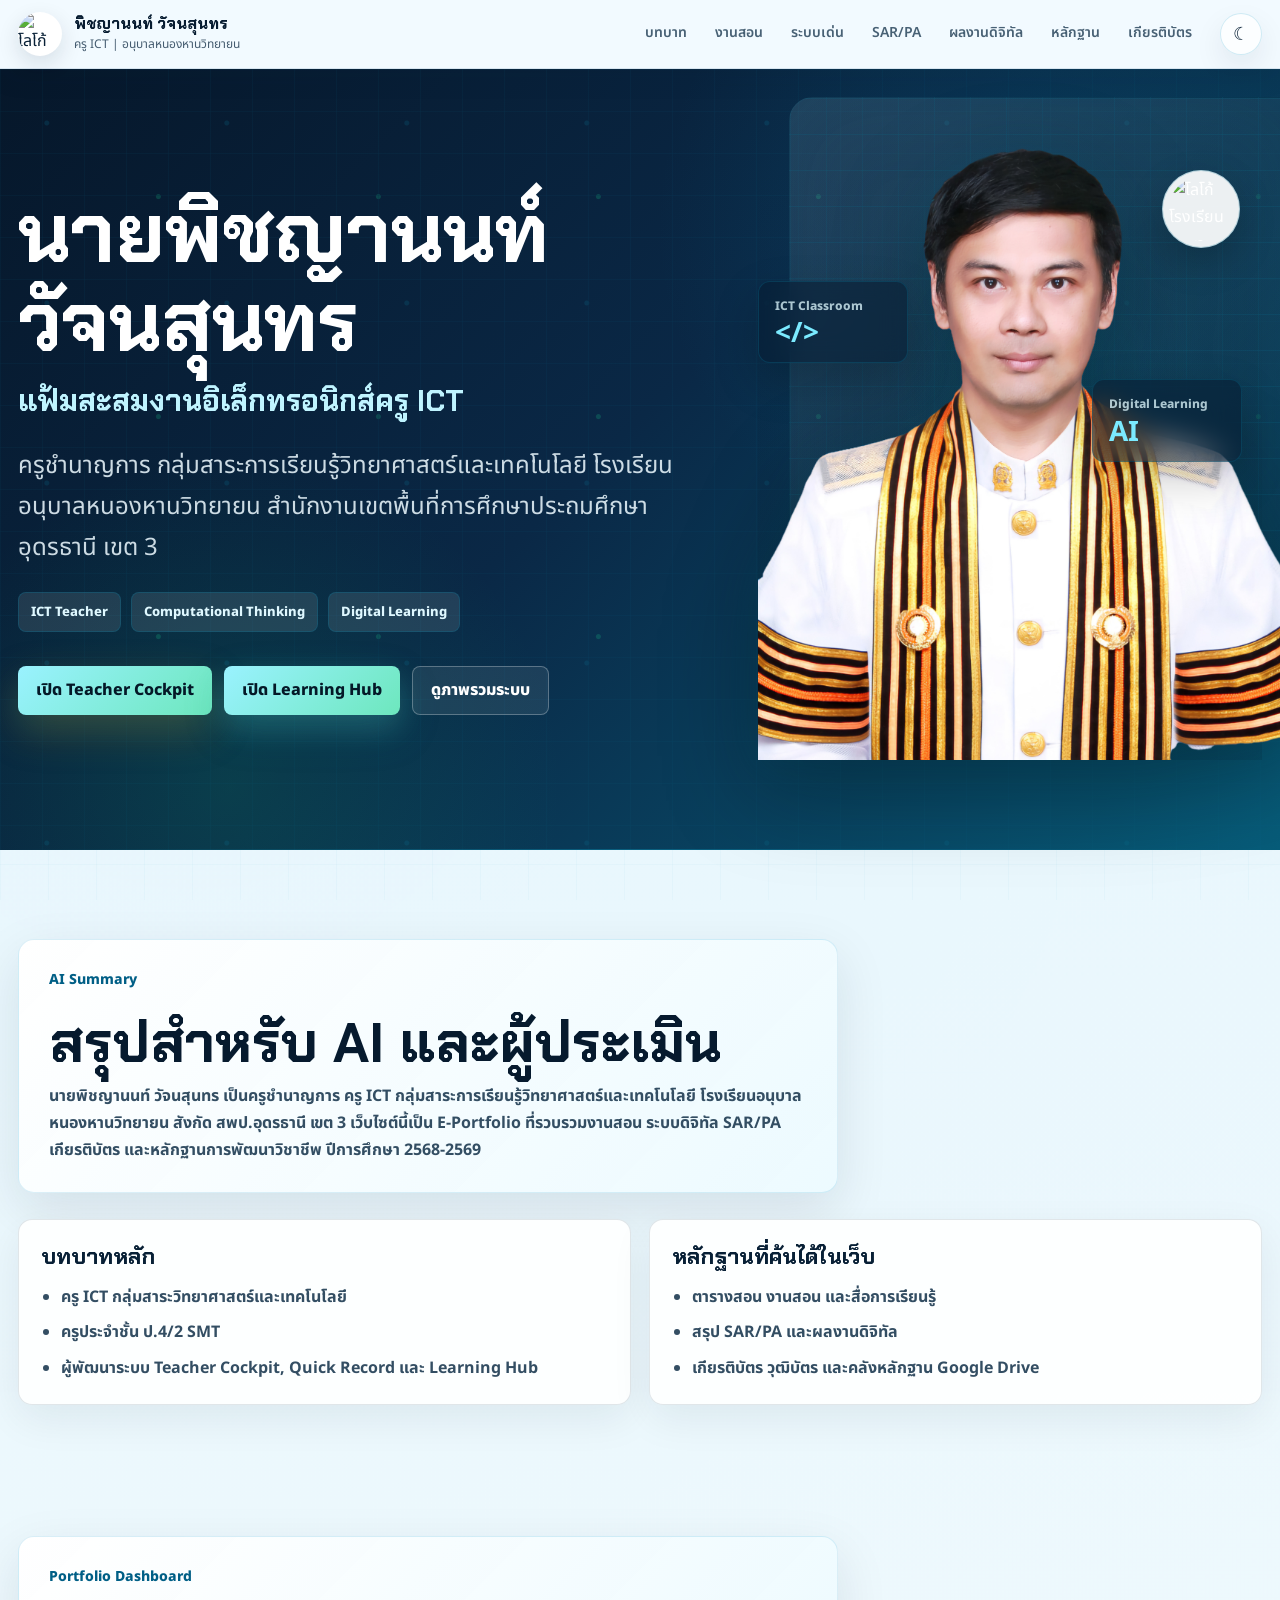
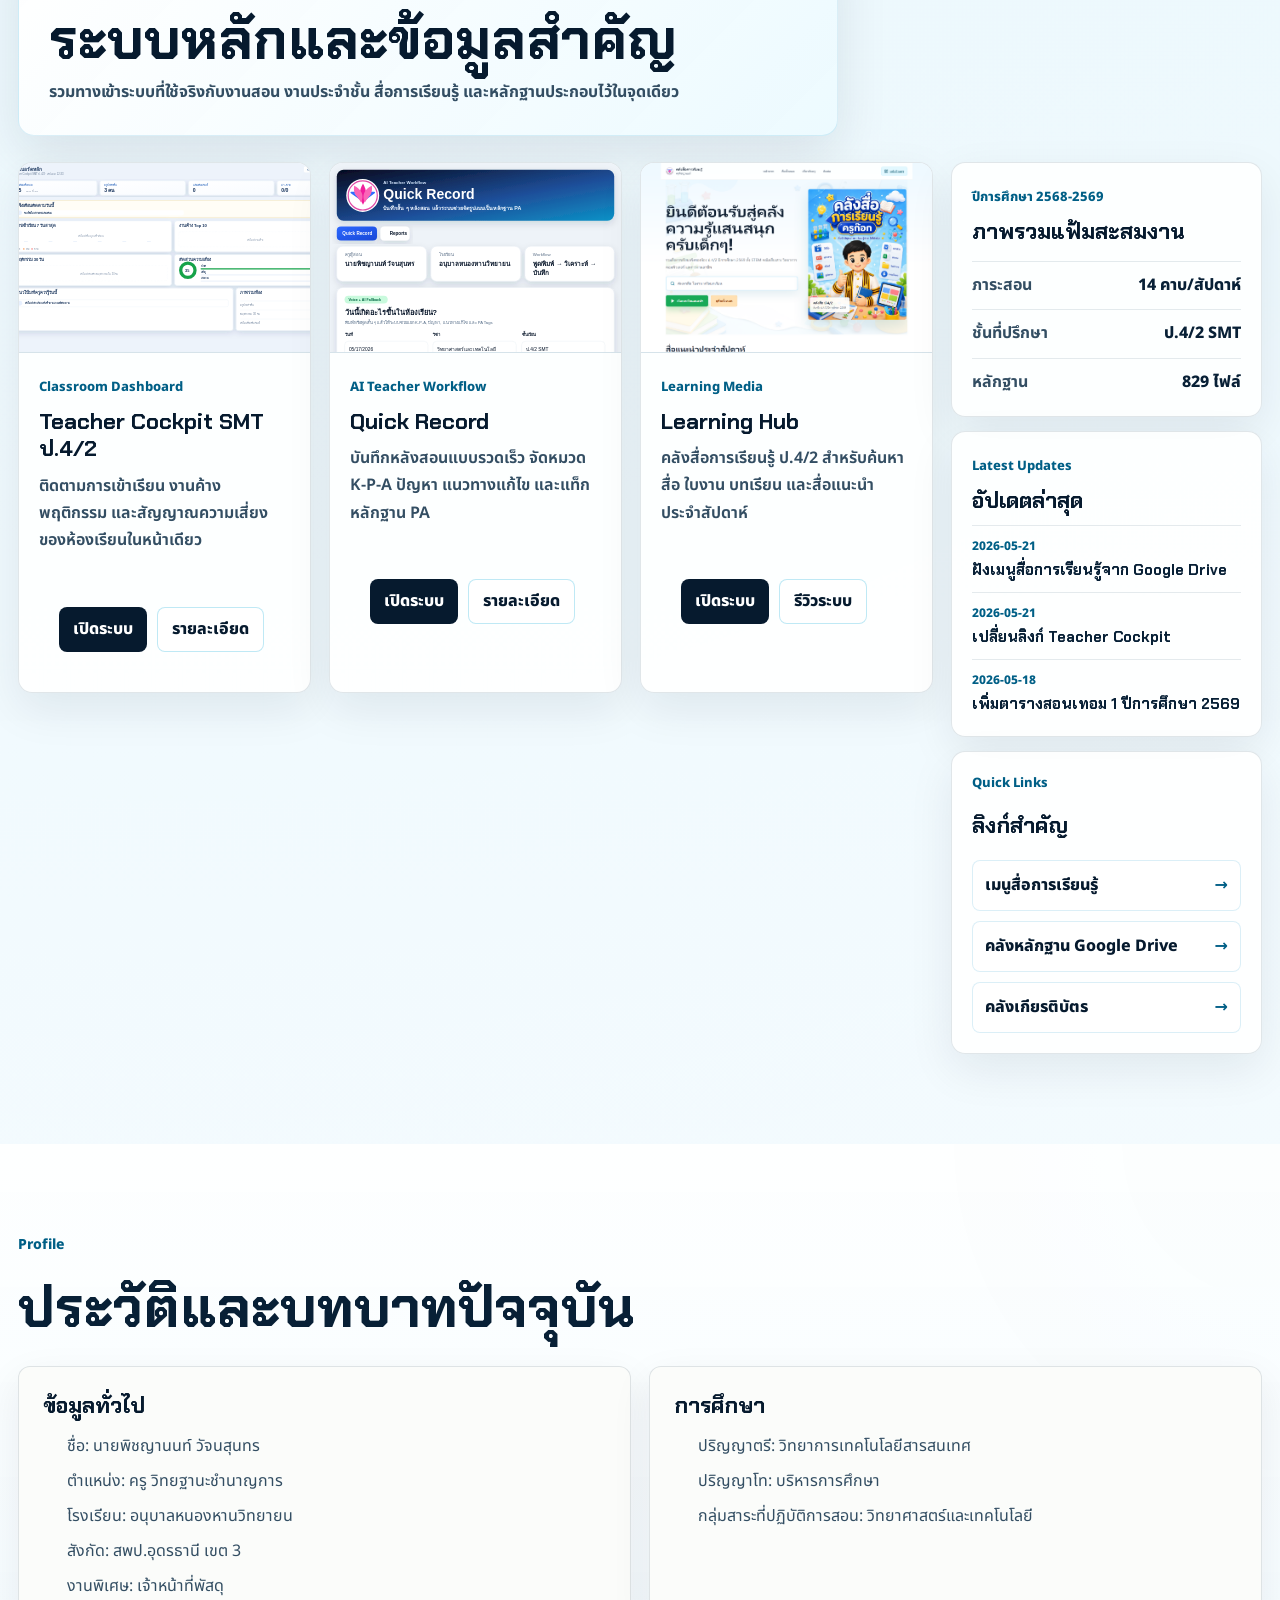
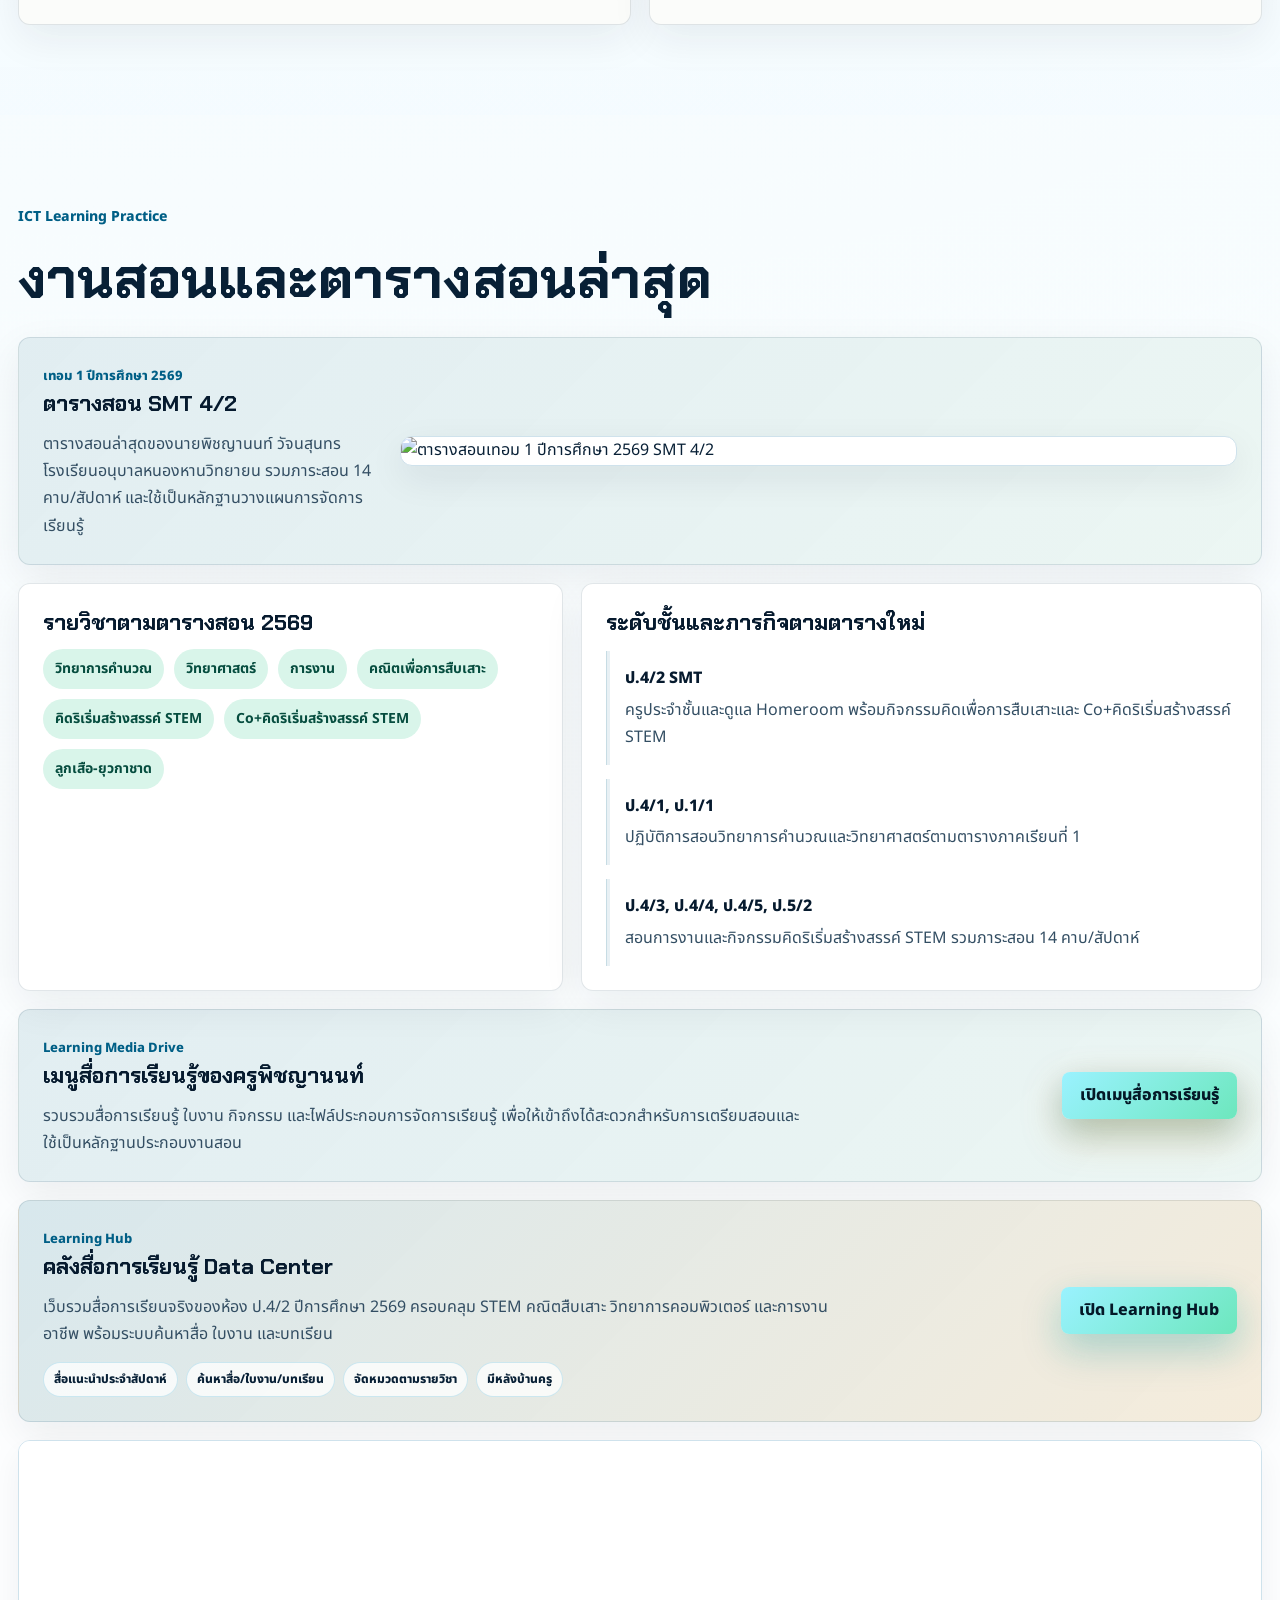
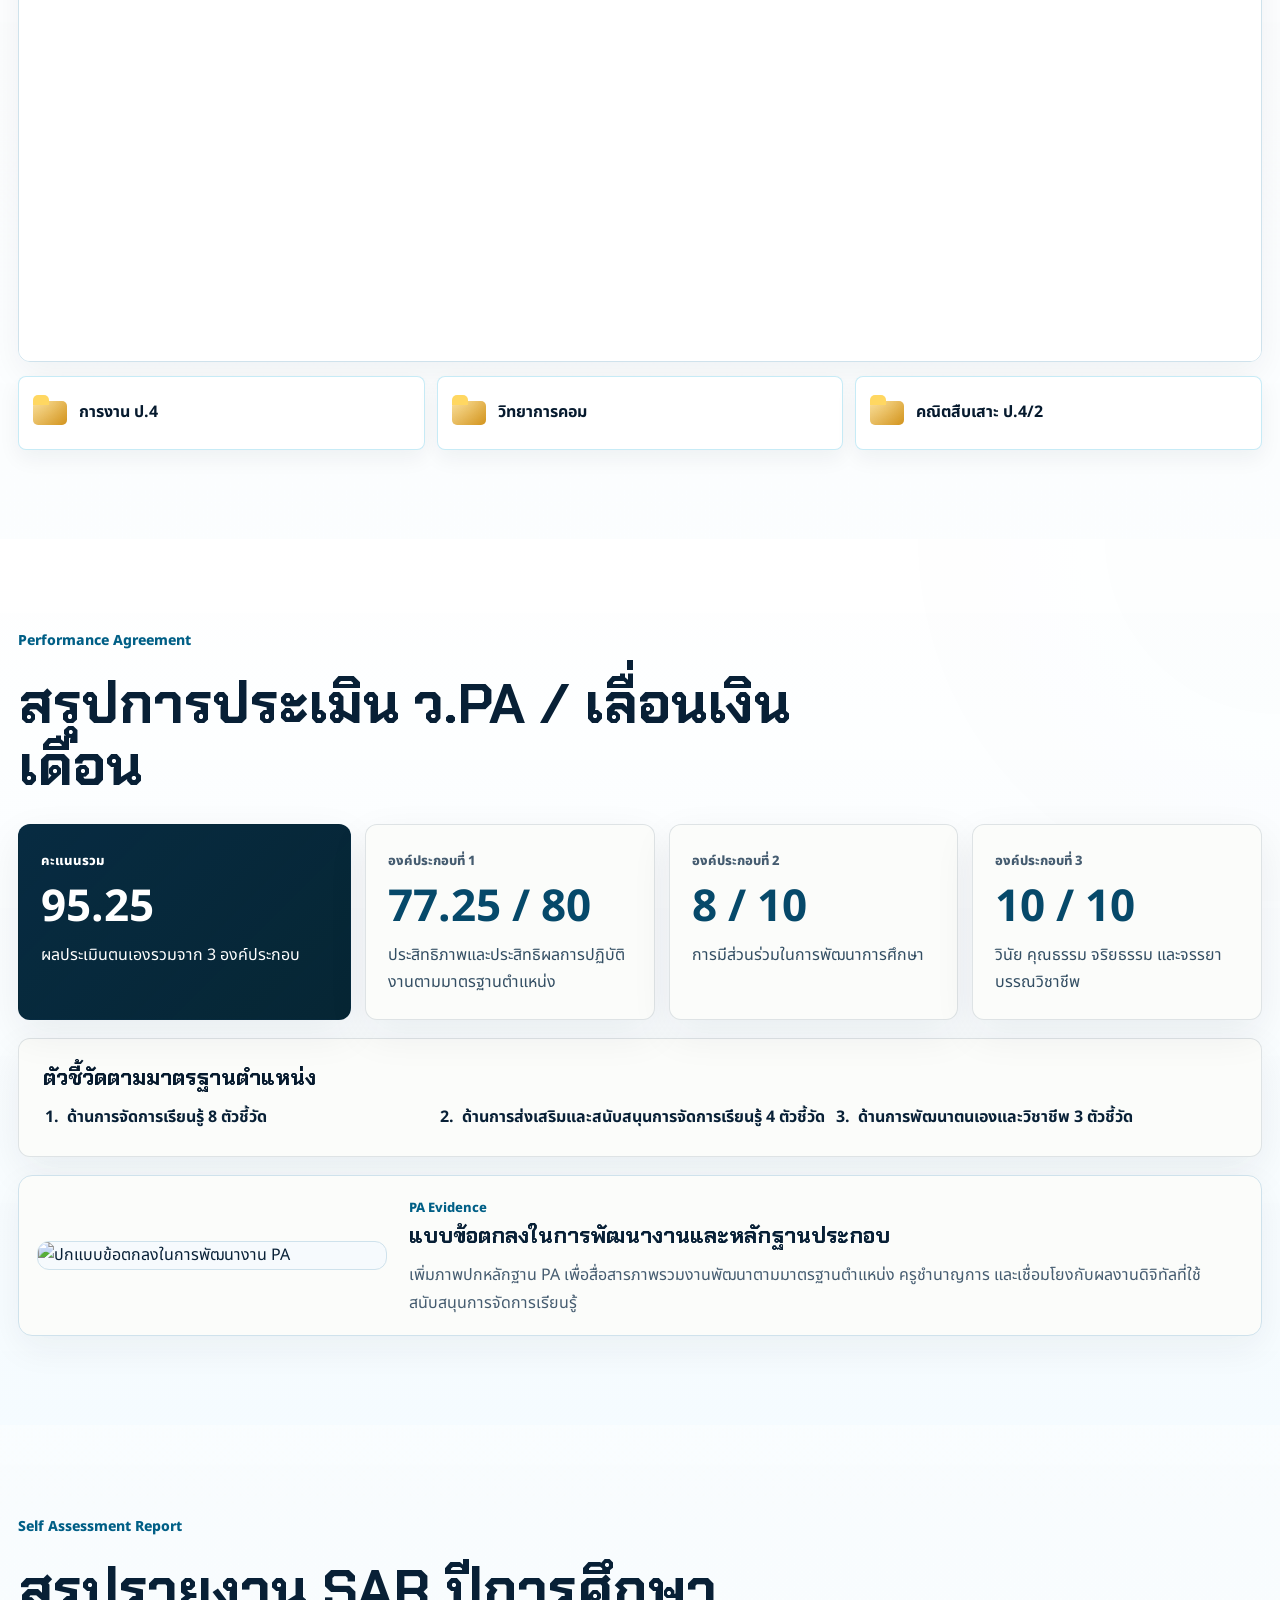
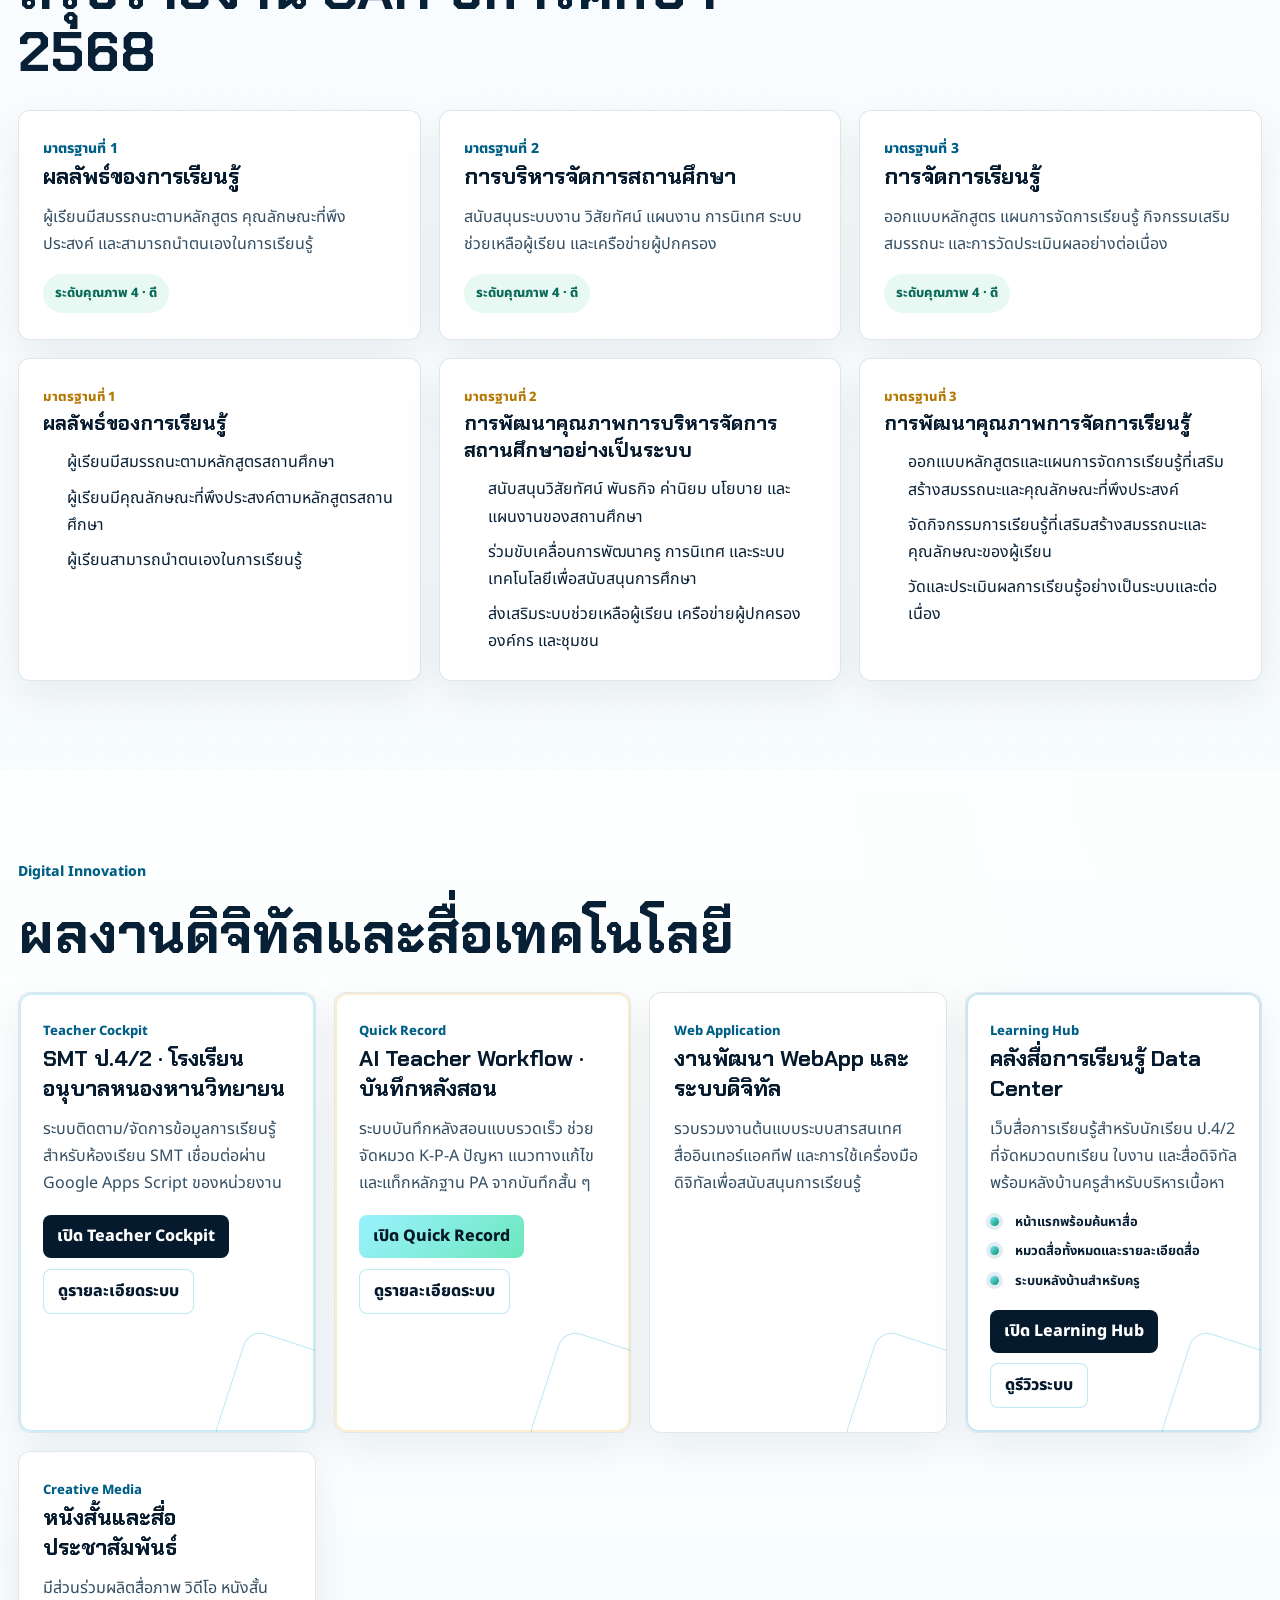
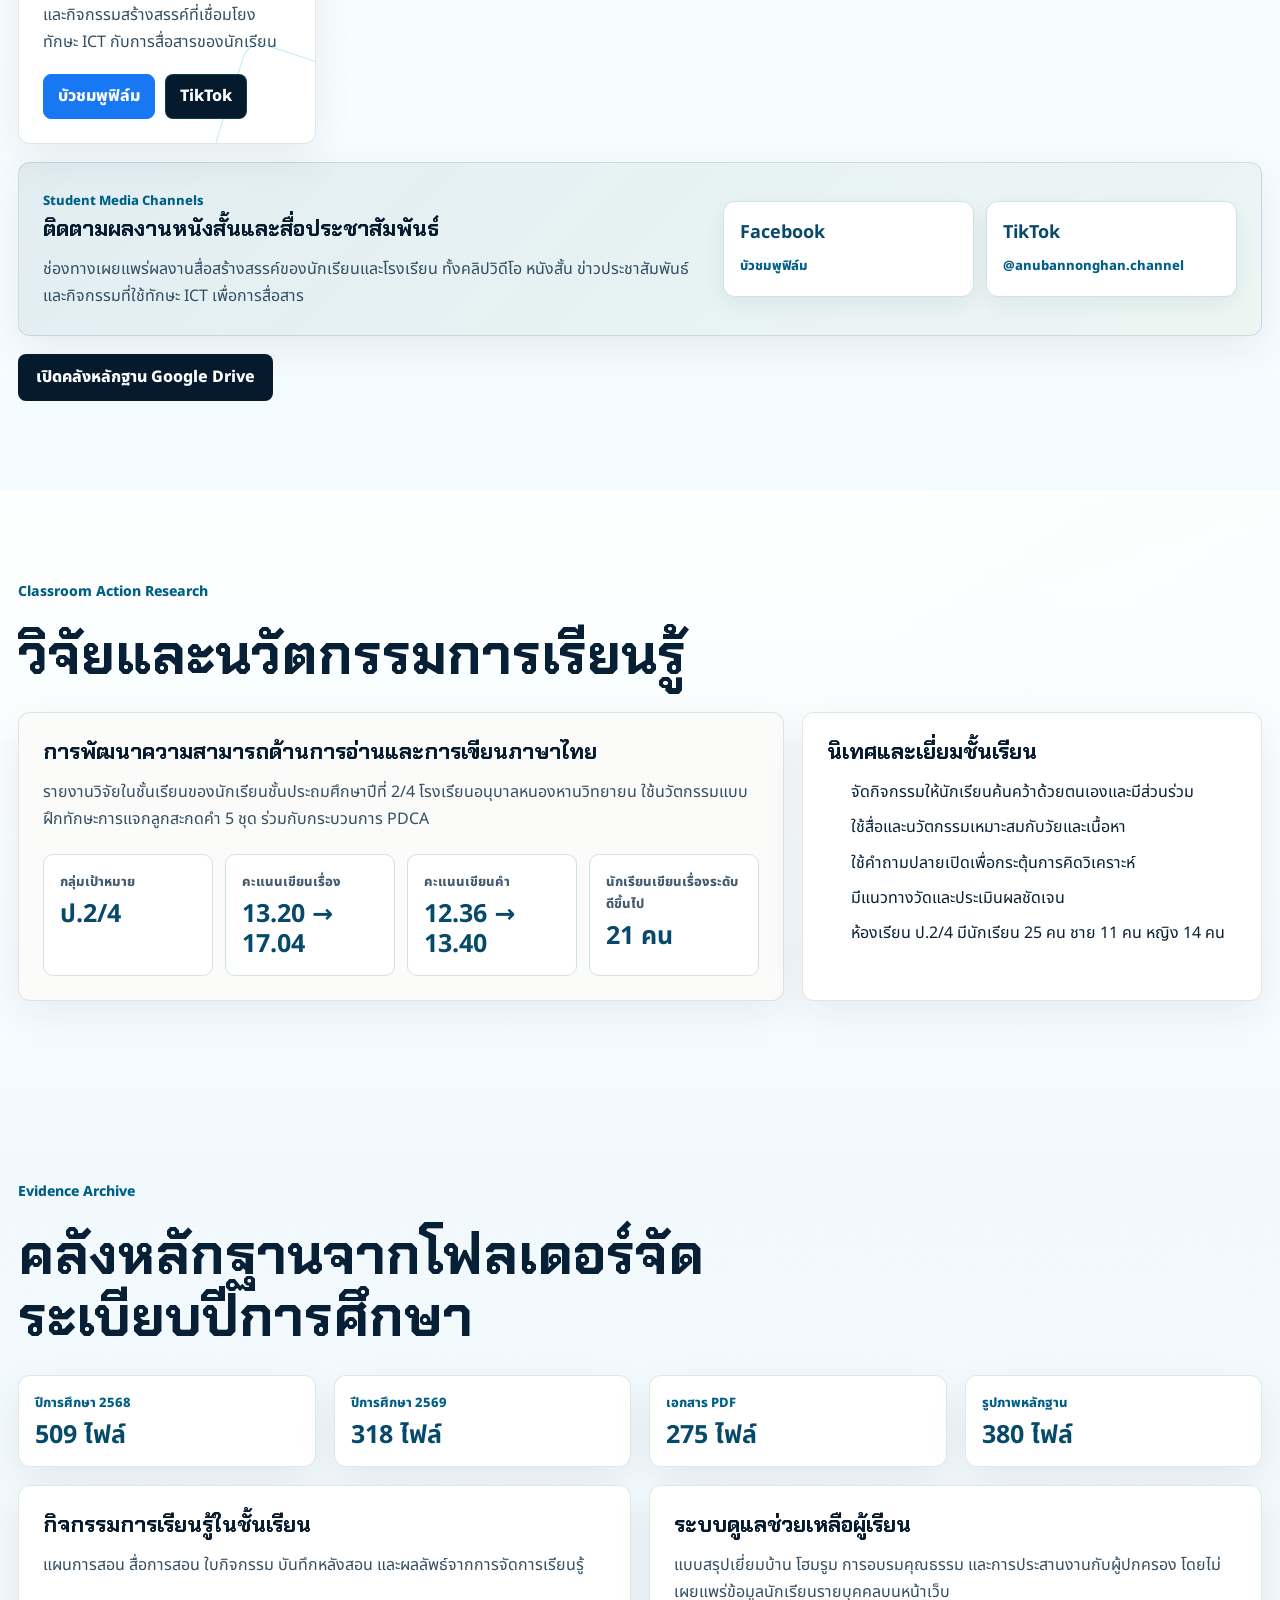
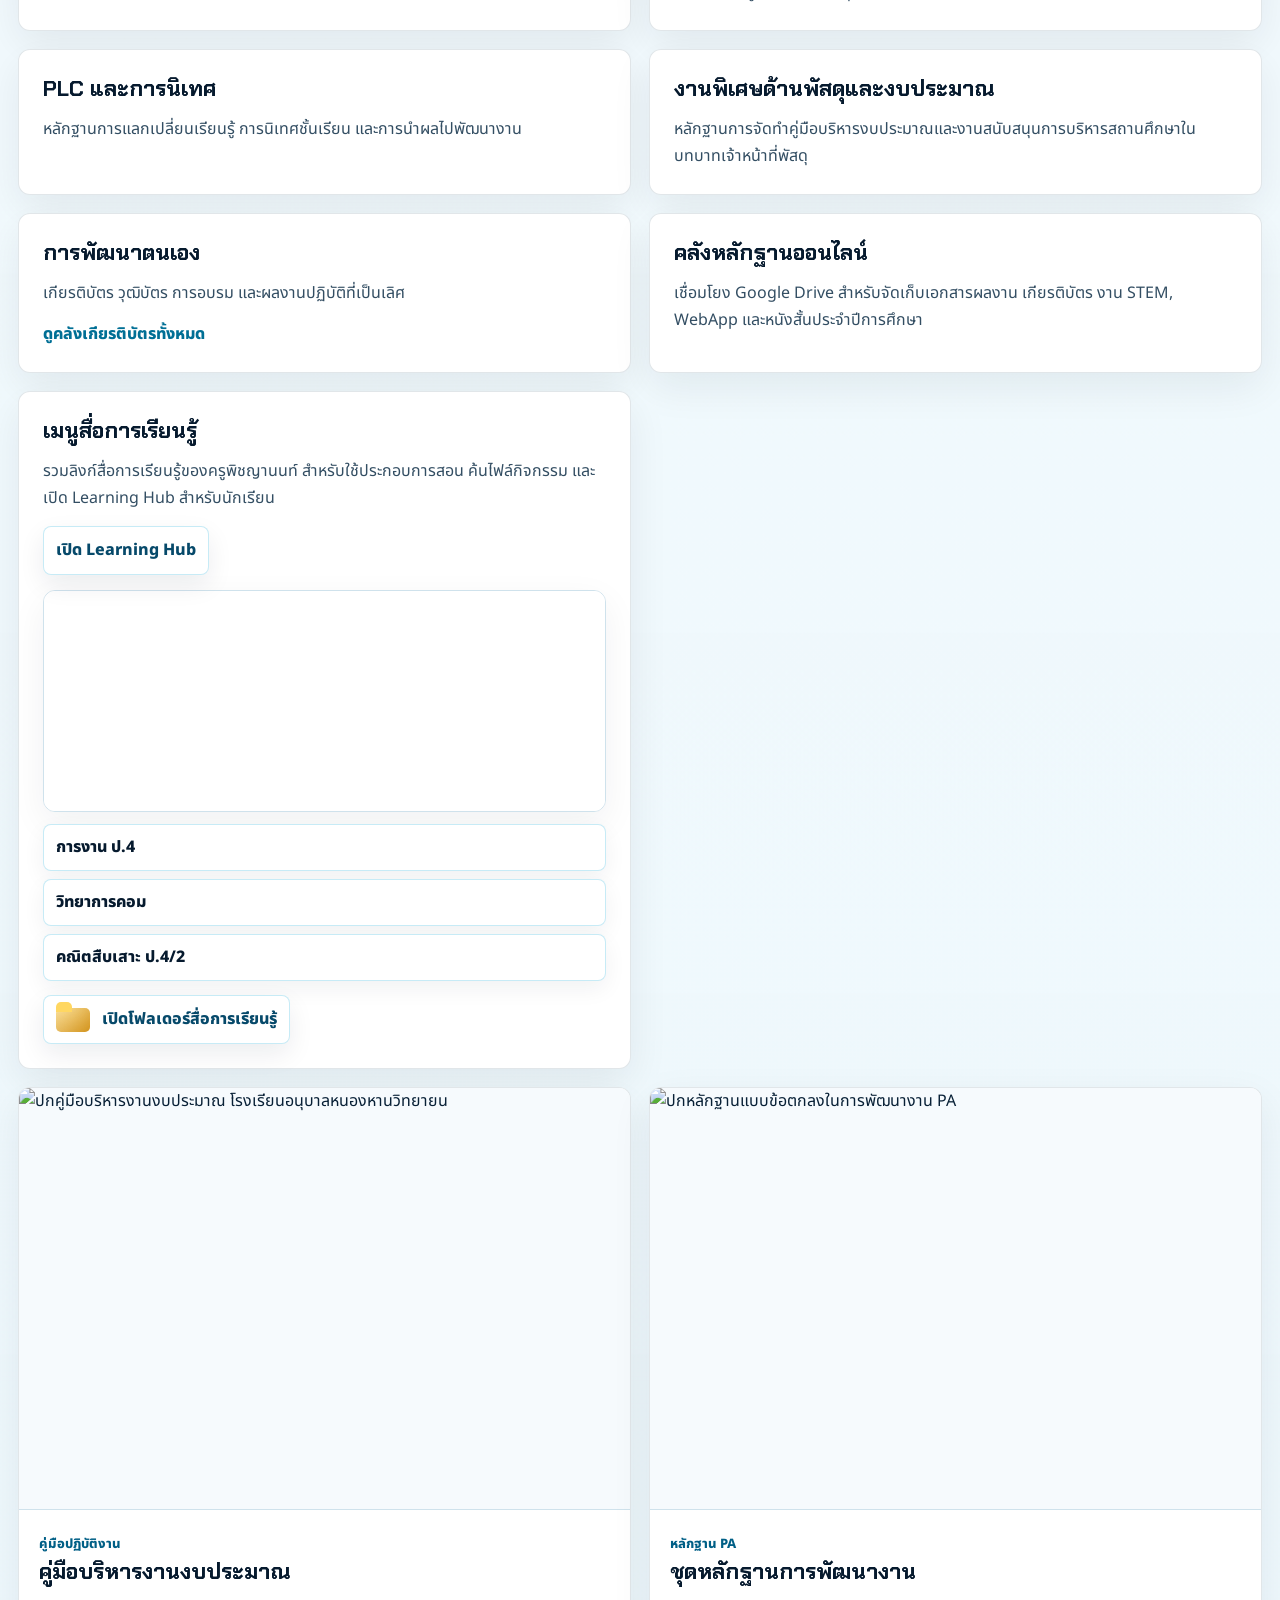
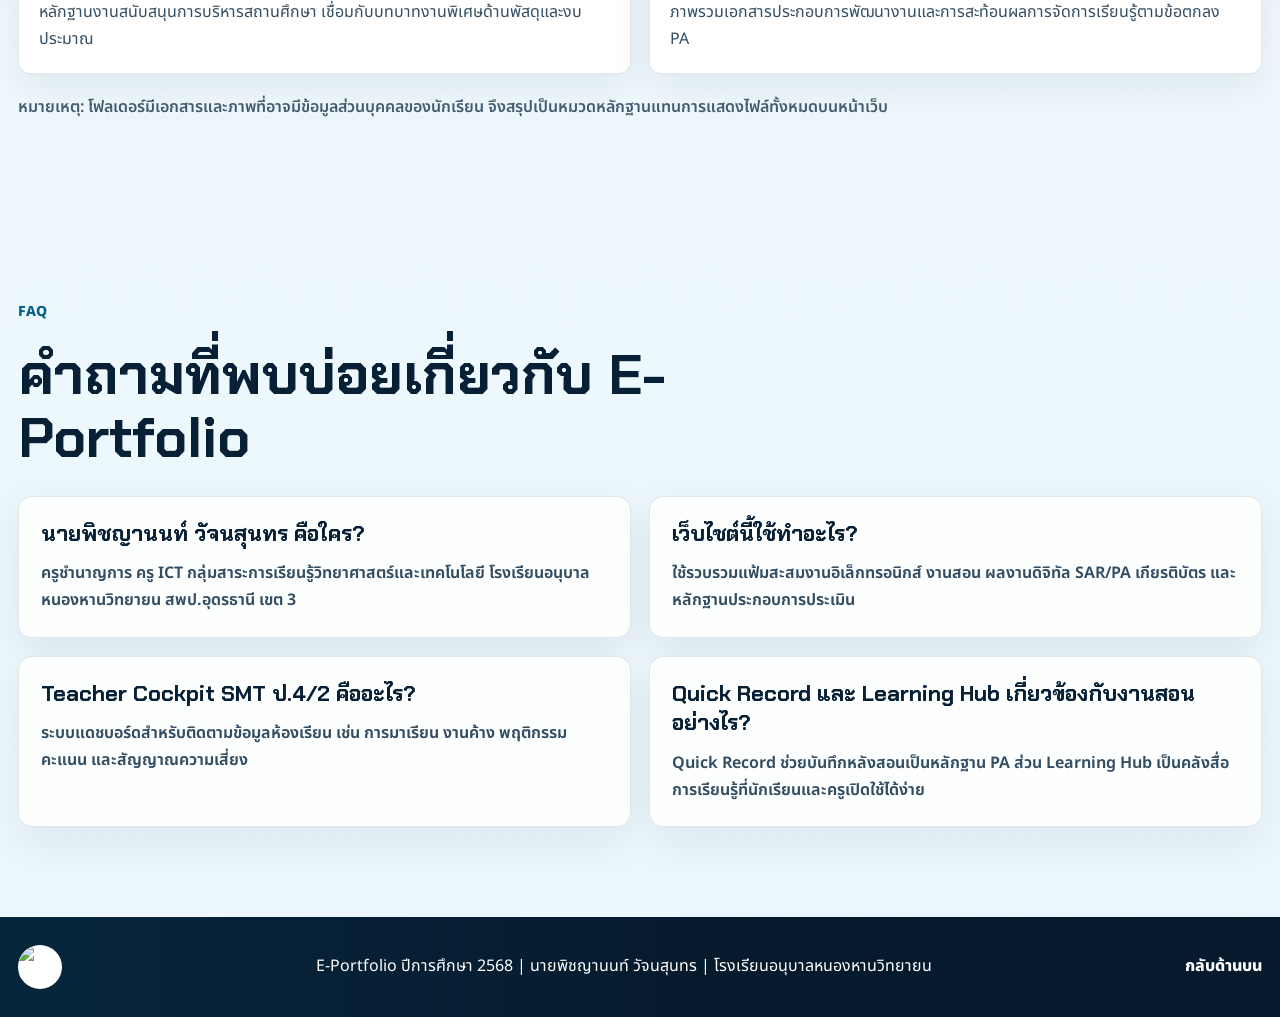
==== commit 175ce625: "Add GEO and answer engine metadata" ====
--- a/index.html
+++ b/index.html
@@ -27,7 +27,93 @@
       href="https://fonts.googleapis.com/css2?family=Noto+Sans+Thai:wght@400;500;600;700;800&display=swap"
       rel="stylesheet"
     />
-    <link rel="stylesheet" href="styles.css?v=20260601-readability2" />
+    <link rel="stylesheet" href="styles.css?v=20260601-geo1" />
+    <script type="application/ld+json">
+      {
+        "@context": "https://schema.org",
+        "@graph": [
+          {
+            "@type": "Person",
+            "@id": "https://pichayanon89.github.io/SMT_2-4/#person",
+            "name": "นายพิชญานนท์ วัจนสุนทร",
+            "jobTitle": "ครูชำนาญการ ครู ICT",
+            "worksFor": {
+              "@type": "EducationalOrganization",
+              "name": "โรงเรียนอนุบาลหนองหานวิทยายน"
+            },
+            "affiliation": {
+              "@type": "EducationalOrganization",
+              "name": "สำนักงานเขตพื้นที่การศึกษาประถมศึกษาอุดรธานี เขต 3"
+            },
+            "knowsAbout": [
+              "ICT Education",
+              "วิทยาการคำนวณ",
+              "Digital Learning",
+              "Teacher Cockpit",
+              "Quick Record",
+              "Learning Hub",
+              "SAR",
+              "PA"
+            ],
+            "url": "https://pichayanon89.github.io/SMT_2-4/"
+          },
+          {
+            "@type": "WebSite",
+            "@id": "https://pichayanon89.github.io/SMT_2-4/#website",
+            "name": "E-Portfolio พิชญานนท์ วัจนสุนทร",
+            "url": "https://pichayanon89.github.io/SMT_2-4/",
+            "inLanguage": "th-TH",
+            "about": { "@id": "https://pichayanon89.github.io/SMT_2-4/#person" }
+          },
+          {
+            "@type": "FAQPage",
+            "@id": "https://pichayanon89.github.io/SMT_2-4/#faq",
+            "mainEntity": [
+              {
+                "@type": "Question",
+                "name": "นายพิชญานนท์ วัจนสุนทร คือใคร",
+                "acceptedAnswer": {
+                  "@type": "Answer",
+                  "text": "นายพิชญานนท์ วัจนสุนทร เป็นครูชำนาญการ ครู ICT กลุ่มสาระการเรียนรู้วิทยาศาสตร์และเทคโนโลยี โรงเรียนอนุบาลหนองหานวิทยายน สังกัด สพป.อุดรธานี เขต 3"
+                }
+              },
+              {
+                "@type": "Question",
+                "name": "เว็บไซต์ E-Portfolio นี้รวบรวมข้อมูลอะไร",
+                "acceptedAnswer": {
+                  "@type": "Answer",
+                  "text": "เว็บไซต์รวบรวมประวัติ งานสอน ตารางสอน ระบบดิจิทัล Teacher Cockpit Quick Record Learning Hub ผลงานดิจิทัล SAR/PA วิจัย เกียรติบัตร และคลังหลักฐานประกอบการประเมิน"
+                }
+              },
+              {
+                "@type": "Question",
+                "name": "Teacher Cockpit SMT ป.4/2 คืออะไร",
+                "acceptedAnswer": {
+                  "@type": "Answer",
+                  "text": "Teacher Cockpit SMT ป.4/2 เป็นระบบแดชบอร์ดสำหรับติดตามข้อมูลผู้เรียน การเข้าเรียน งานค้าง พฤติกรรม คะแนน และสัญญาณความเสี่ยงของห้องเรียน"
+                }
+              },
+              {
+                "@type": "Question",
+                "name": "Quick Record คืออะไร",
+                "acceptedAnswer": {
+                  "@type": "Answer",
+                  "text": "Quick Record เป็นระบบบันทึกหลังสอนแบบรวดเร็วที่ช่วยจัดหมวดข้อมูล K-P-A ปัญหา แนวทางแก้ไข และแท็กหลักฐาน PA"
+                }
+              },
+              {
+                "@type": "Question",
+                "name": "Learning Hub คืออะไร",
+                "acceptedAnswer": {
+                  "@type": "Answer",
+                  "text": "Learning Hub เป็นคลังสื่อการเรียนรู้สำหรับห้อง ป.4/2 ปีการศึกษา 2569 ใช้ค้นหาสื่อ ใบงาน บทเรียน และสื่อแนะนำประจำสัปดาห์"
+                }
+              }
+            ]
+          }
+        ]
+      }
+    </script>
   </head>
   <body>
     <header class="site-header" id="top">
@@ -86,6 +172,36 @@
             <img class="teacher-photo" src="assets/teacher-profile-cover.png" alt="นายพิชญานนท์ วัจนสุนทร" />
             <img class="hero-logo" src="assets/school-logo.png" alt="โลโก้โรงเรียนอนุบาลหนองหานวิทยายน" />
           </div>
+        </div>
+      </section>
+
+      <section class="section answer-block" id="answer-summary" aria-labelledby="answer-summary-title">
+        <div class="section-heading compact-heading">
+          <p class="section-label">AI Summary</p>
+          <h2 id="answer-summary-title">สรุปสำหรับ AI และผู้ประเมิน</h2>
+          <p>
+            นายพิชญานนท์ วัจนสุนทร เป็นครูชำนาญการ ครู ICT กลุ่มสาระการเรียนรู้วิทยาศาสตร์และเทคโนโลยี
+            โรงเรียนอนุบาลหนองหานวิทยายน สังกัด สพป.อุดรธานี เขต 3 เว็บไซต์นี้เป็น E-Portfolio
+            ที่รวบรวมงานสอน ระบบดิจิทัล SAR/PA เกียรติบัตร และหลักฐานการพัฒนาวิชาชีพ ปีการศึกษา 2568-2569
+          </p>
+        </div>
+        <div class="answer-grid">
+          <article>
+            <h3>บทบาทหลัก</h3>
+            <ul>
+              <li>ครู ICT กลุ่มสาระวิทยาศาสตร์และเทคโนโลยี</li>
+              <li>ครูประจำชั้น ป.4/2 SMT</li>
+              <li>ผู้พัฒนาระบบ Teacher Cockpit, Quick Record และ Learning Hub</li>
+            </ul>
+          </article>
+          <article>
+            <h3>หลักฐานที่ค้นได้ในเว็บ</h3>
+            <ul>
+              <li>ตารางสอน งานสอน และสื่อการเรียนรู้</li>
+              <li>สรุป SAR/PA และผลงานดิจิทัล</li>
+              <li>เกียรติบัตร วุฒิบัตร และคลังหลักฐาน Google Drive</li>
+            </ul>
+          </article>
         </div>
       </section>
 
@@ -652,6 +768,31 @@
           หมายเหตุ: โฟลเดอร์มีเอกสารและภาพที่อาจมีข้อมูลส่วนบุคคลของนักเรียน จึงสรุปเป็นหมวดหลักฐานแทนการแสดงไฟล์ทั้งหมดบนหน้าเว็บ
         </p>
       </section>
+
+      <section class="section faq-section" id="faq" aria-labelledby="faq-title">
+        <div class="section-heading">
+          <p class="section-label">FAQ</p>
+          <h2 id="faq-title">คำถามที่พบบ่อยเกี่ยวกับ E-Portfolio</h2>
+        </div>
+        <div class="faq-grid">
+          <article>
+            <h3>นายพิชญานนท์ วัจนสุนทร คือใคร?</h3>
+            <p>ครูชำนาญการ ครู ICT กลุ่มสาระการเรียนรู้วิทยาศาสตร์และเทคโนโลยี โรงเรียนอนุบาลหนองหานวิทยายน สพป.อุดรธานี เขต 3</p>
+          </article>
+          <article>
+            <h3>เว็บไซต์นี้ใช้ทำอะไร?</h3>
+            <p>ใช้รวบรวมแฟ้มสะสมงานอิเล็กทรอนิกส์ งานสอน ผลงานดิจิทัล SAR/PA เกียรติบัตร และหลักฐานประกอบการประเมิน</p>
+          </article>
+          <article>
+            <h3>Teacher Cockpit SMT ป.4/2 คืออะไร?</h3>
+            <p>ระบบแดชบอร์ดสำหรับติดตามข้อมูลห้องเรียน เช่น การมาเรียน งานค้าง พฤติกรรม คะแนน และสัญญาณความเสี่ยง</p>
+          </article>
+          <article>
+            <h3>Quick Record และ Learning Hub เกี่ยวข้องกับงานสอนอย่างไร?</h3>
+            <p>Quick Record ช่วยบันทึกหลังสอนเป็นหลักฐาน PA ส่วน Learning Hub เป็นคลังสื่อการเรียนรู้ที่นักเรียนและครูเปิดใช้ได้ง่าย</p>
+          </article>
+        </div>
+      </section>
     </main>
 
     <footer class="footer">
--- a/styles.css
+++ b/styles.css
@@ -2092,6 +2092,47 @@
   grid-template-columns: minmax(0, 1fr) minmax(310px, 0.34fr);
   gap: 18px;
   align-items: start;
+}
+
+.answer-block {
+  padding-top: clamp(34px, 5vw, 68px);
+  padding-bottom: clamp(34px, 5vw, 68px);
+}
+
+.answer-grid,
+.faq-grid {
+  display: grid;
+  grid-template-columns: repeat(2, minmax(0, 1fr));
+  gap: 18px;
+}
+
+.answer-grid article,
+.faq-grid article {
+  padding: 22px;
+  border: 1px solid rgba(8, 49, 78, 0.12);
+  border-radius: 14px;
+  background: rgba(255, 255, 255, 0.9);
+  box-shadow: 0 14px 42px rgba(6, 26, 46, 0.07);
+}
+
+.answer-grid h3,
+.faq-grid h3 {
+  margin: 0 0 12px;
+}
+
+.answer-grid ul {
+  display: grid;
+  gap: 8px;
+  margin: 0;
+  padding-left: 20px;
+  color: #334e63;
+  font-weight: 700;
+}
+
+.faq-grid p {
+  margin: 0;
+  color: #334e63;
+  font-weight: 650;
 }
 
 .system-cards {
@@ -3182,6 +3223,8 @@
   .stats-grid,
   .quick-access,
   .updates-grid,
+  .answer-grid,
+  .faq-grid,
   .drive-folder-list,
   .archive-summary,
   .standard-grid,
@@ -3290,6 +3333,18 @@
   border-color: rgba(159, 244, 255, 0.32) !important;
 }
 
+html[data-theme="dark"] .answer-grid article,
+html[data-theme="dark"] .faq-grid article {
+  color: #f7fbff !important;
+  background: #0b2438 !important;
+  border-color: rgba(159, 244, 255, 0.32) !important;
+}
+
+html[data-theme="dark"] .answer-grid article *,
+html[data-theme="dark"] .faq-grid article * {
+  color: inherit !important;
+}
+
 html[data-theme="dark"] .band .info-grid article *,
 html[data-theme="dark"] .info-grid article *,
 html[data-theme="dark"] .standard-grid article *,
@@ -3335,6 +3390,22 @@
   color: #9ff4ff !important;
 }
 
+html[data-theme="dark"] .tag-list span,
+html[data-theme="dark"] .hub-feature-list span,
+html[data-theme="dark"] .pa-domains ol span,
+html[data-theme="dark"] .cockpit-feature-grid span {
+  color: #052033 !important;
+  background: #dff7ef !important;
+  border-color: rgba(223, 247, 239, 0.9) !important;
+}
+
+html[data-theme="dark"] .tag-list span *,
+html[data-theme="dark"] .hub-feature-list span *,
+html[data-theme="dark"] .pa-domains ol span *,
+html[data-theme="dark"] .cockpit-feature-grid span * {
+  color: #052033 !important;
+}
+
 @media (max-width: 680px) {
   html[data-theme="dark"] .nav a {
     color: #f7fbff !important;
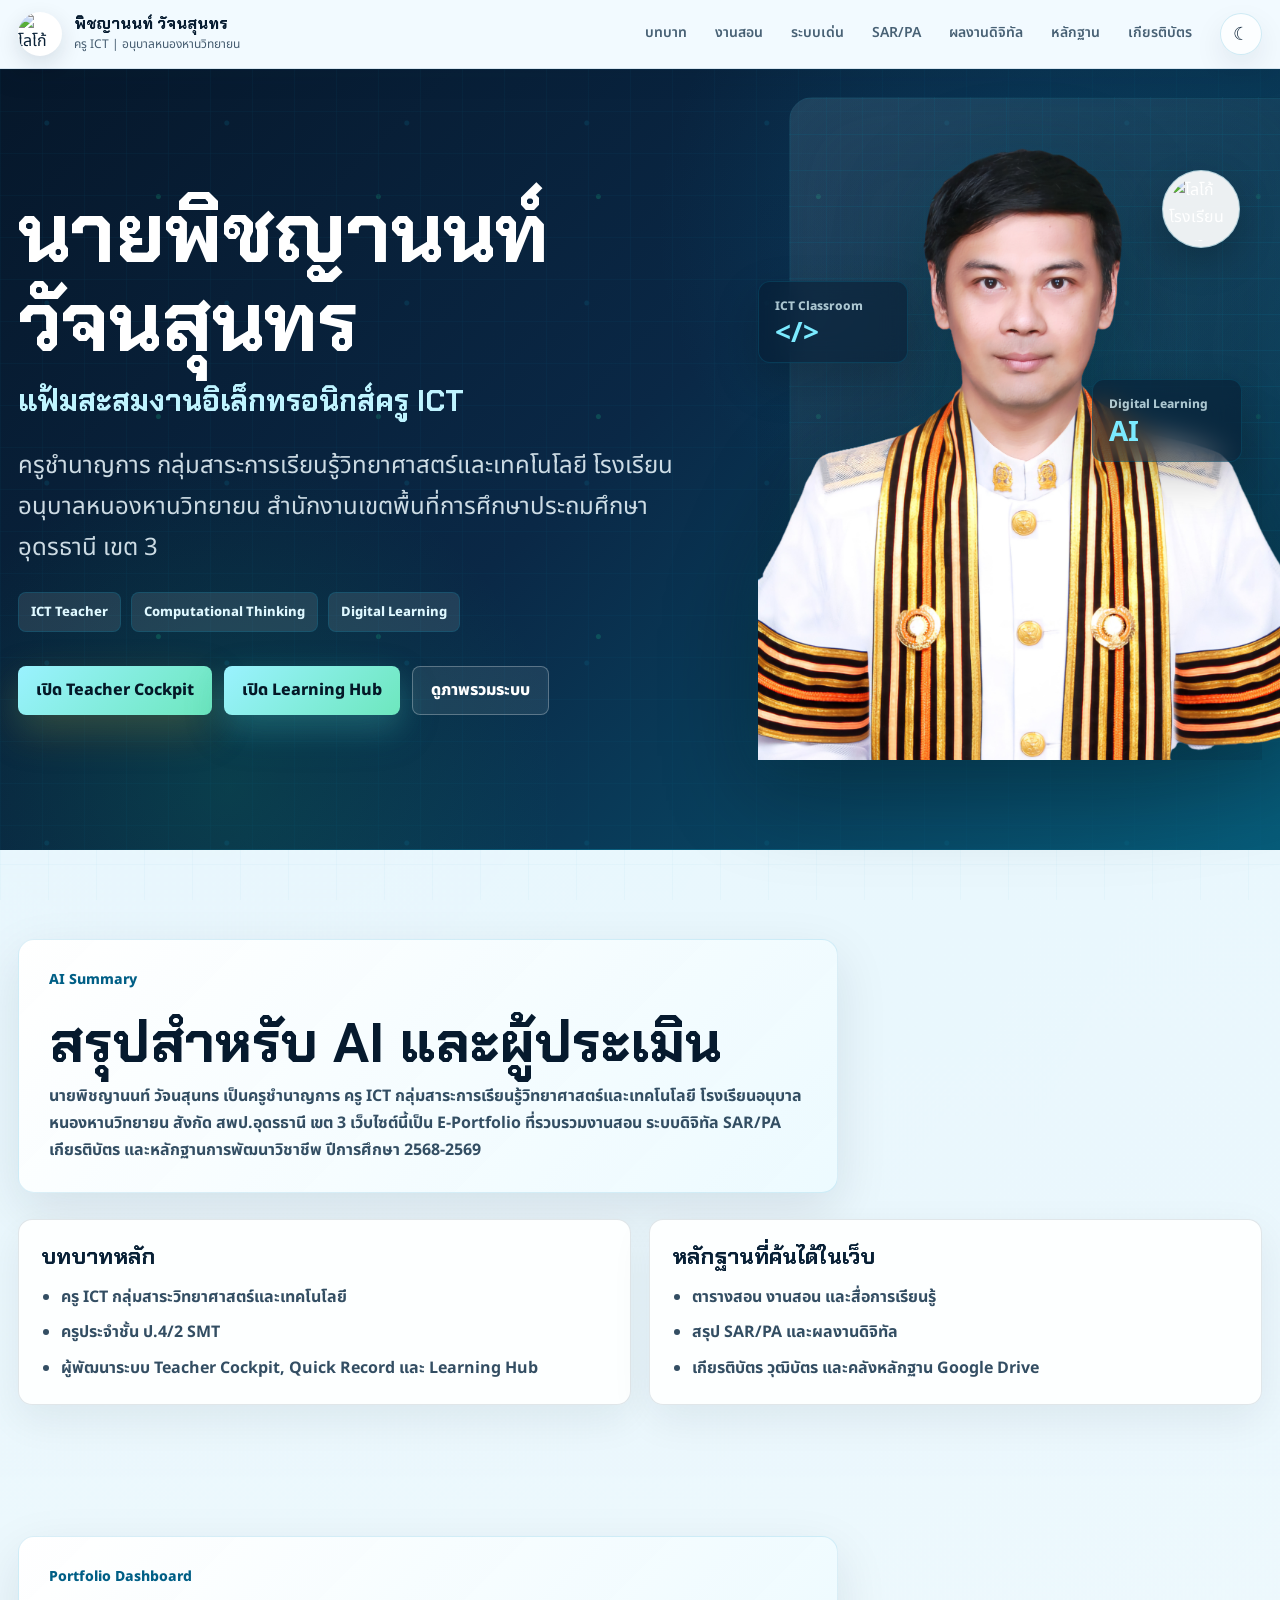
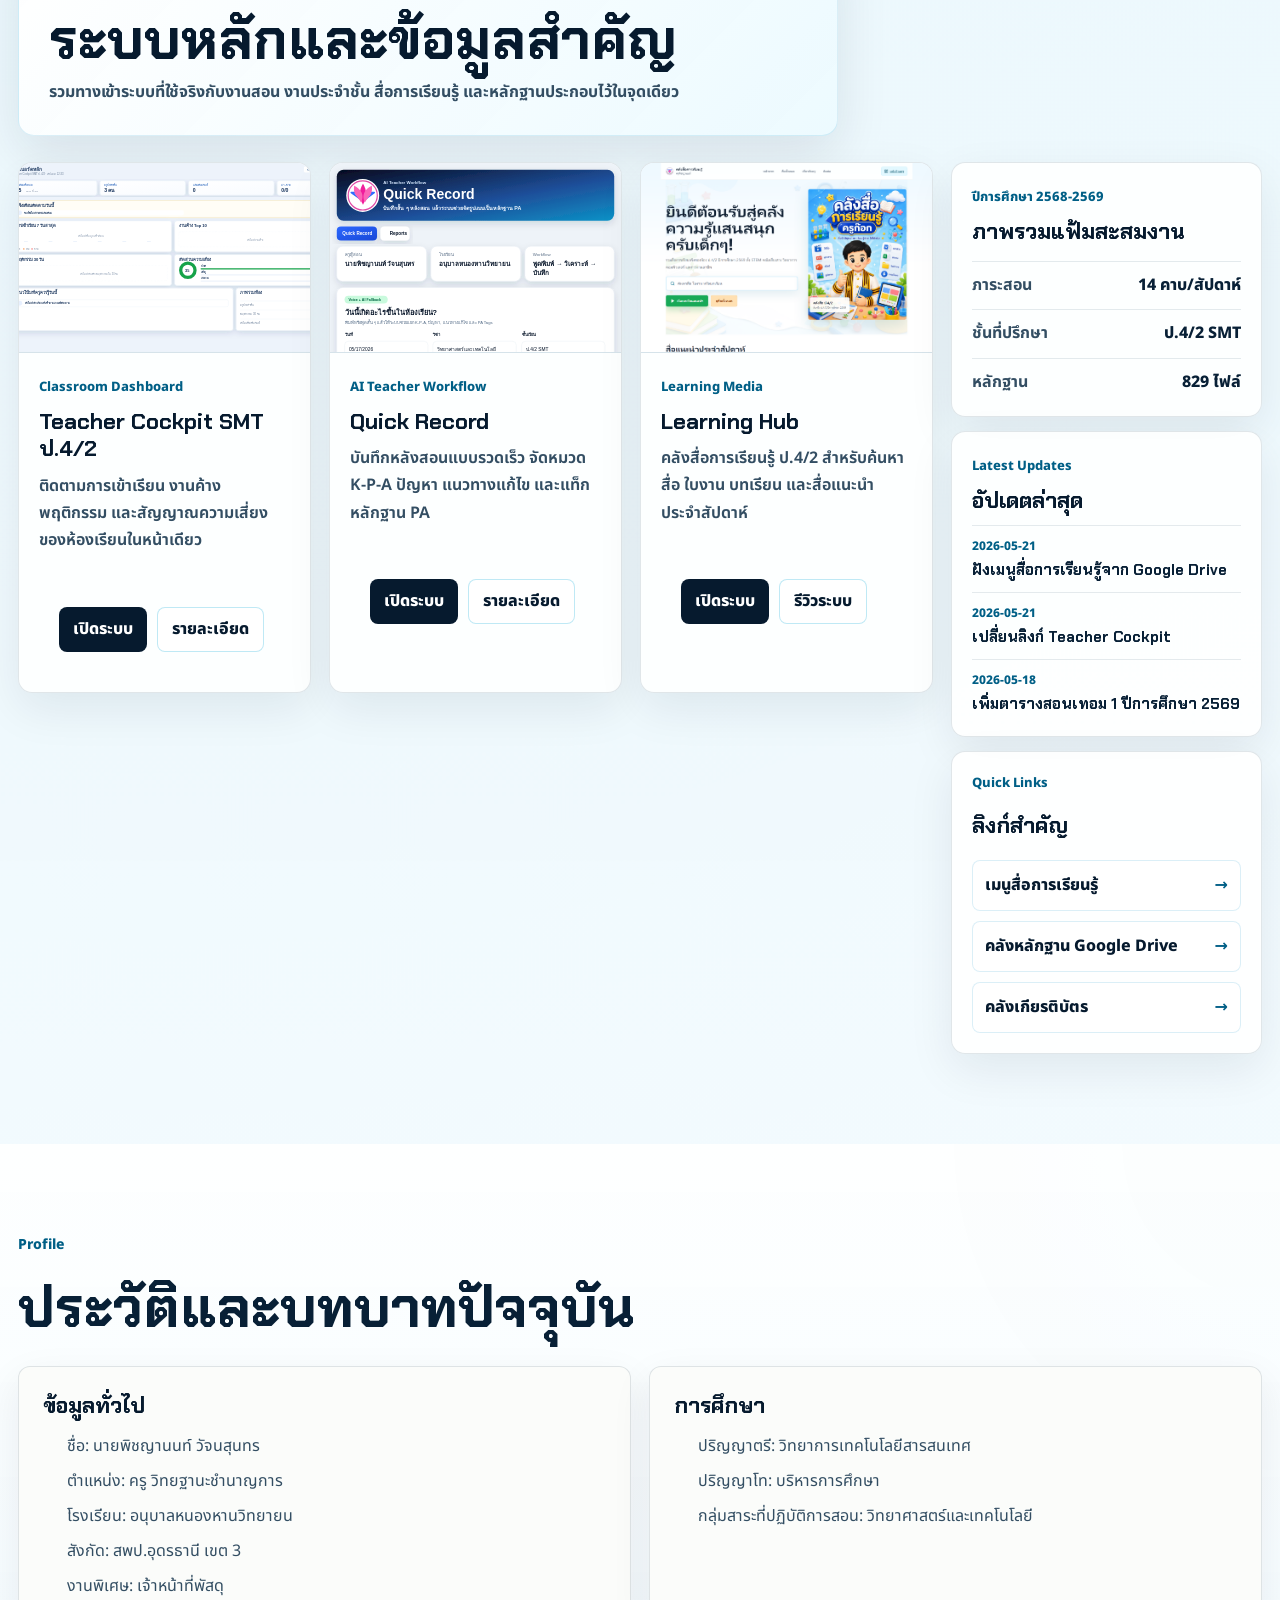
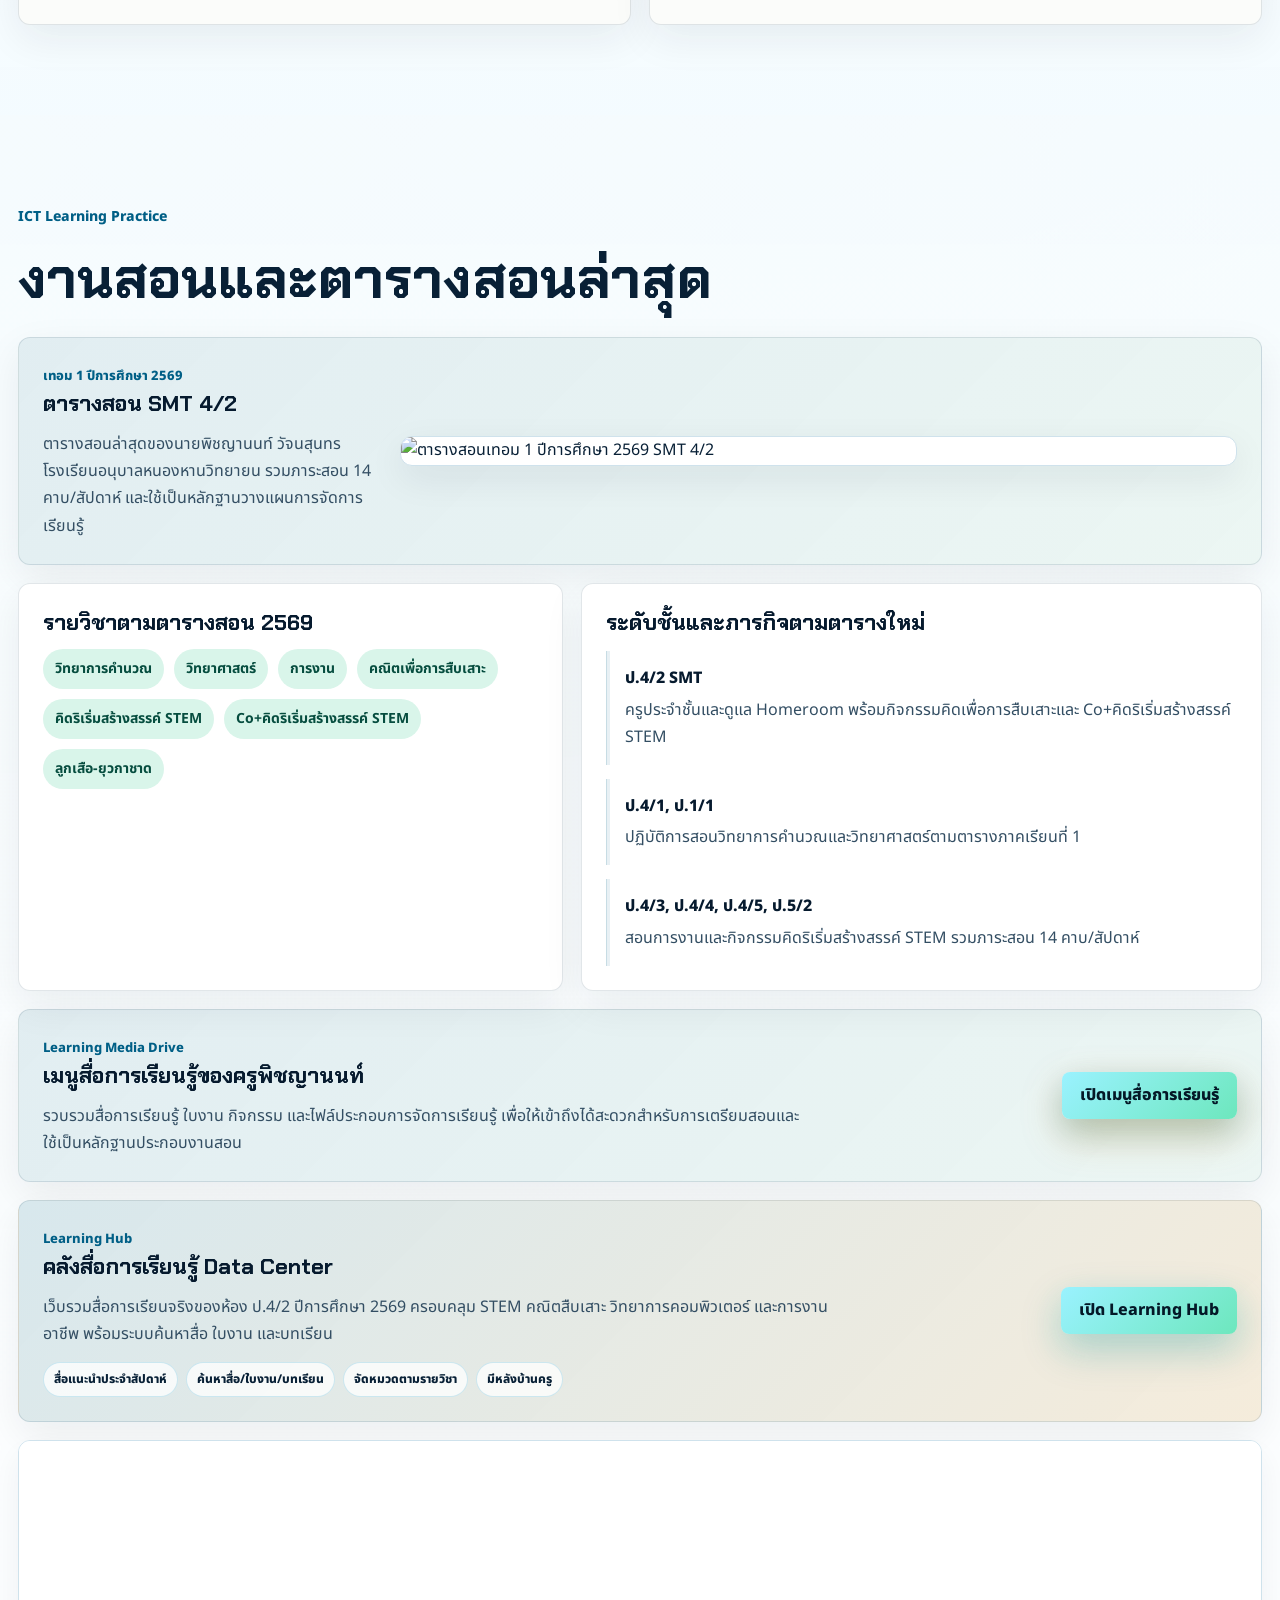
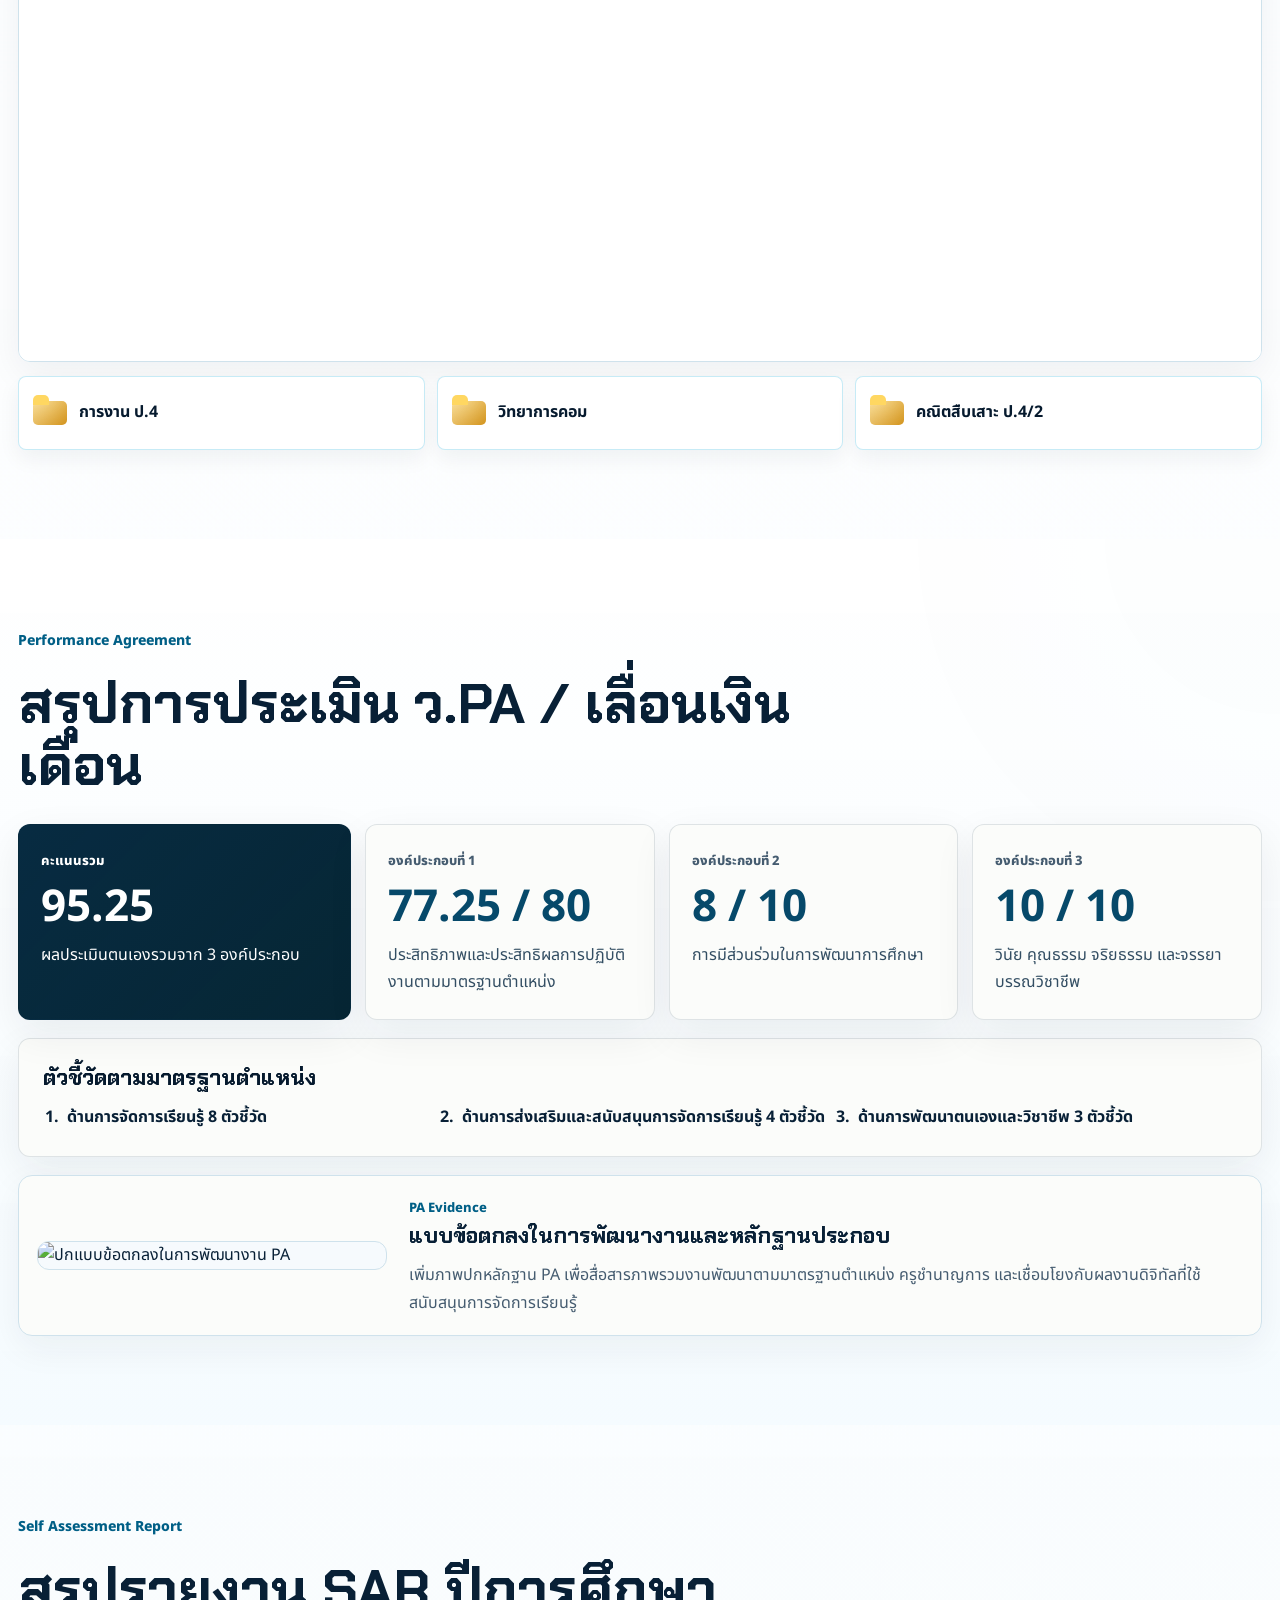
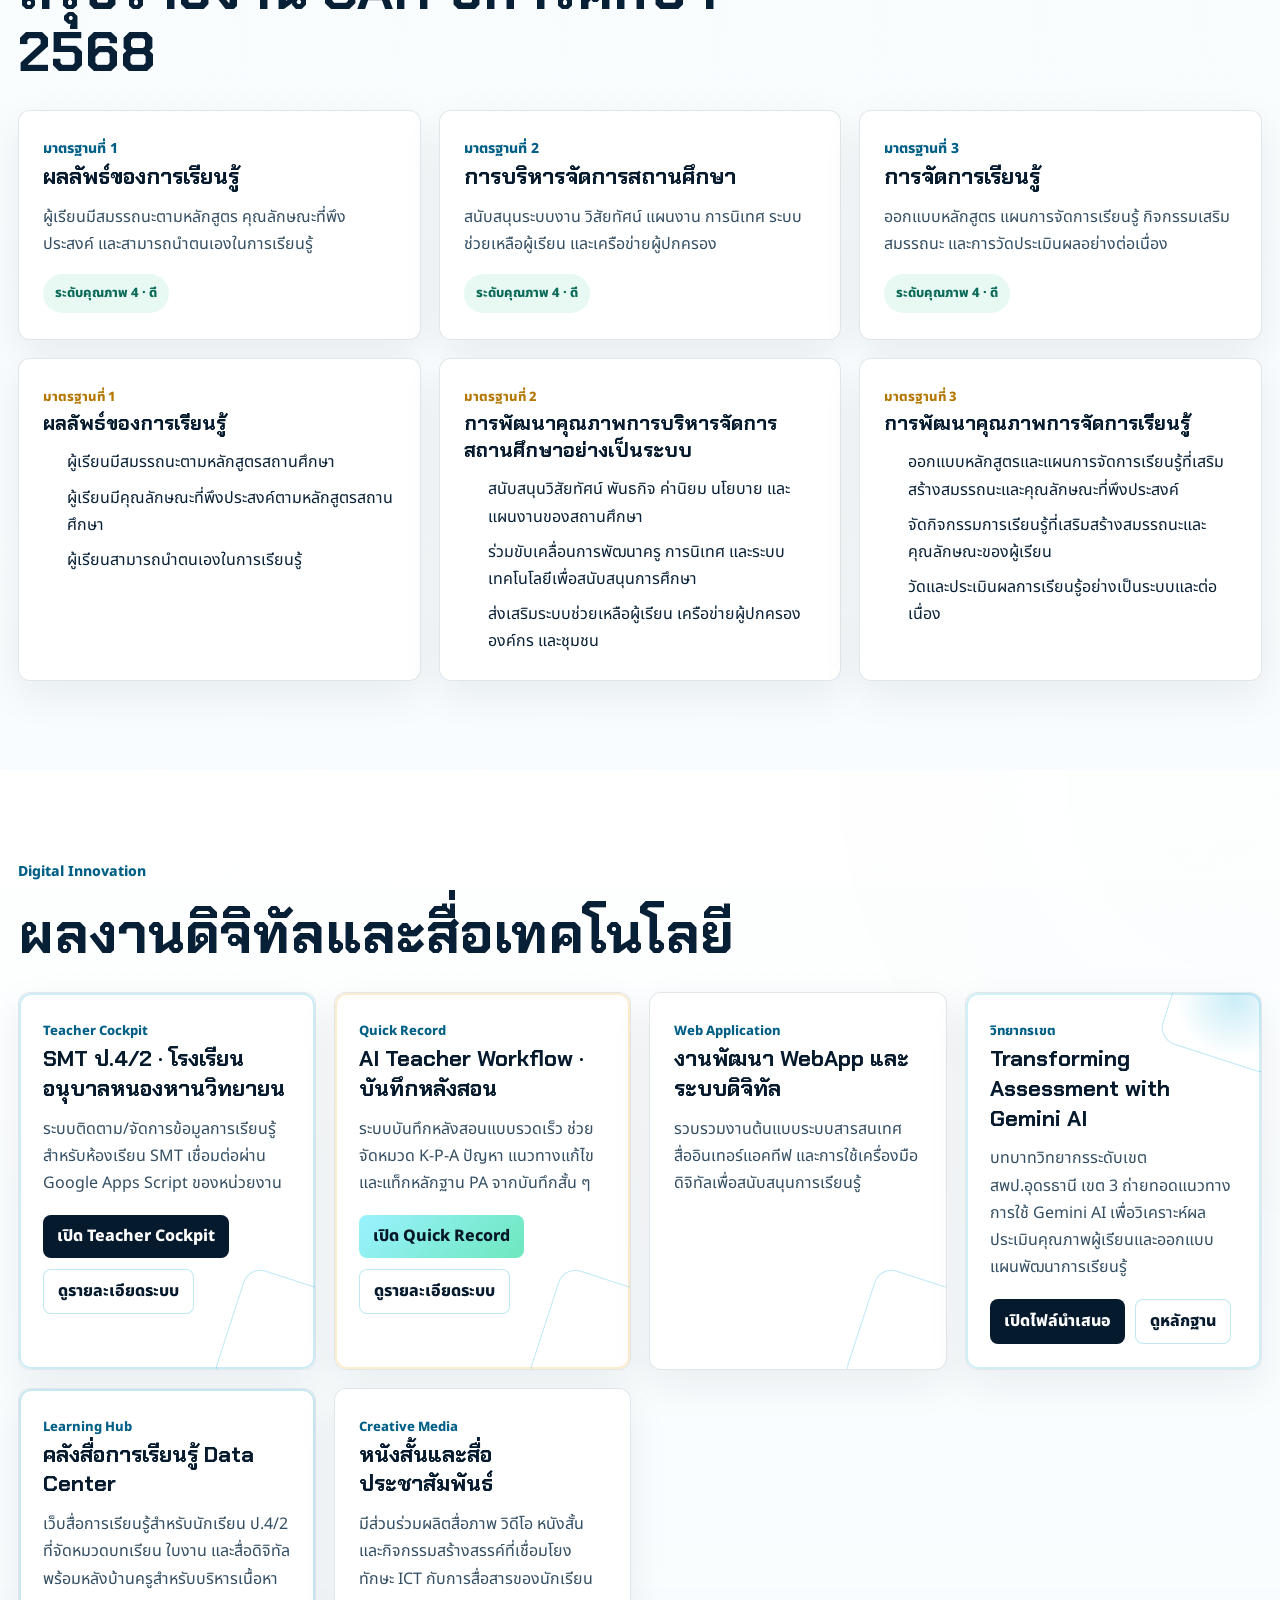
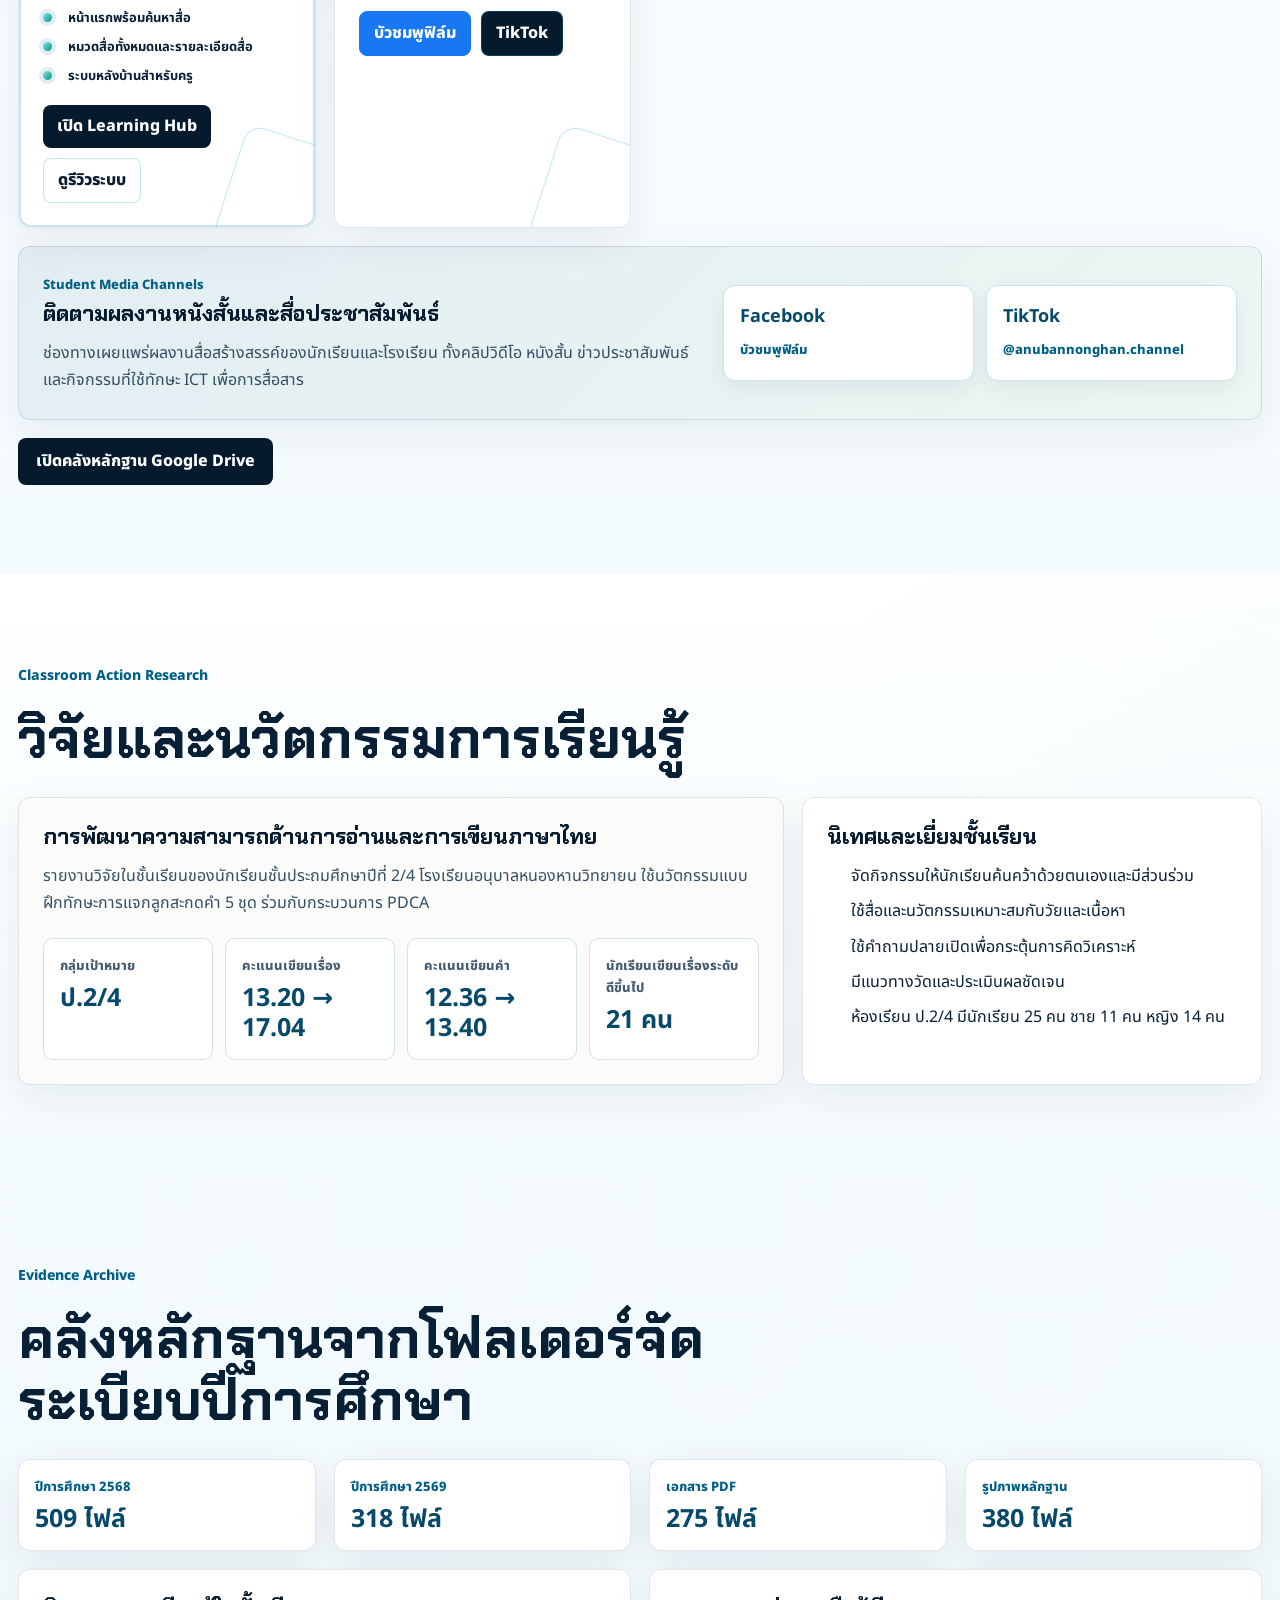
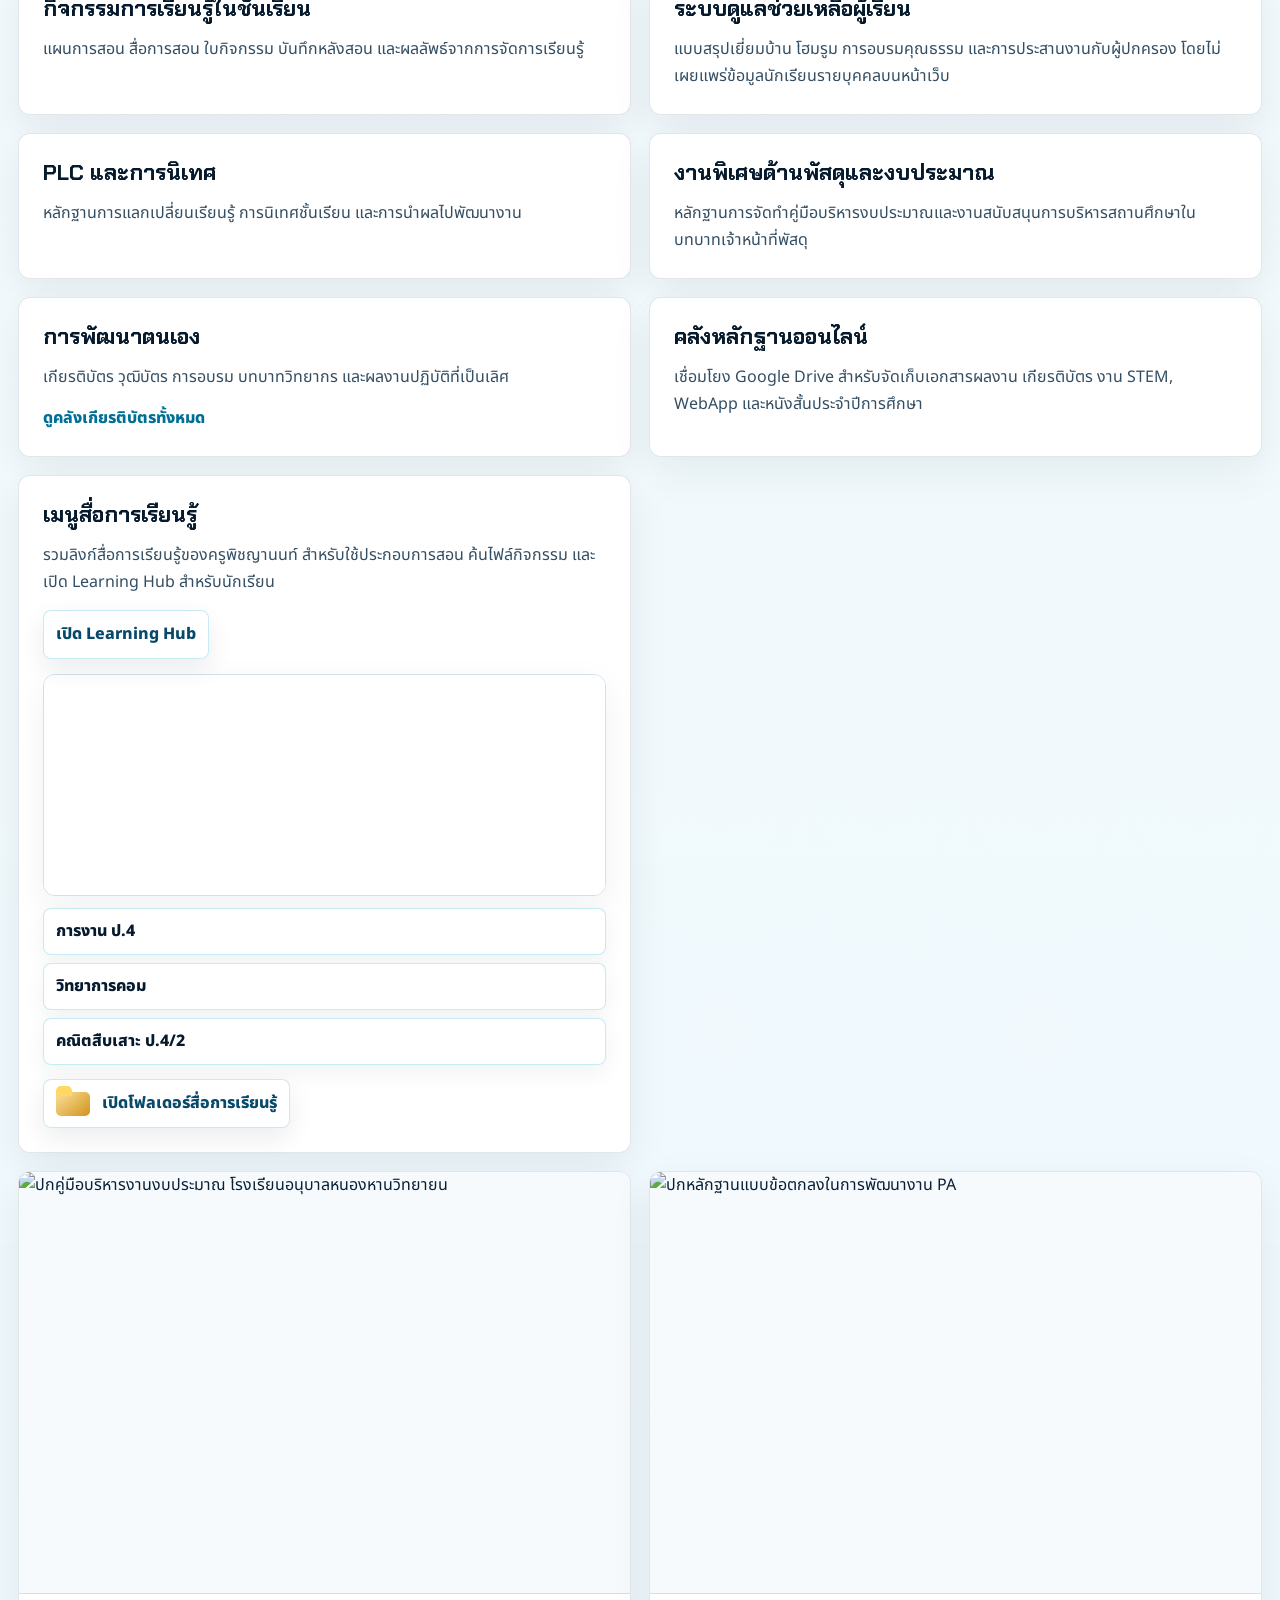
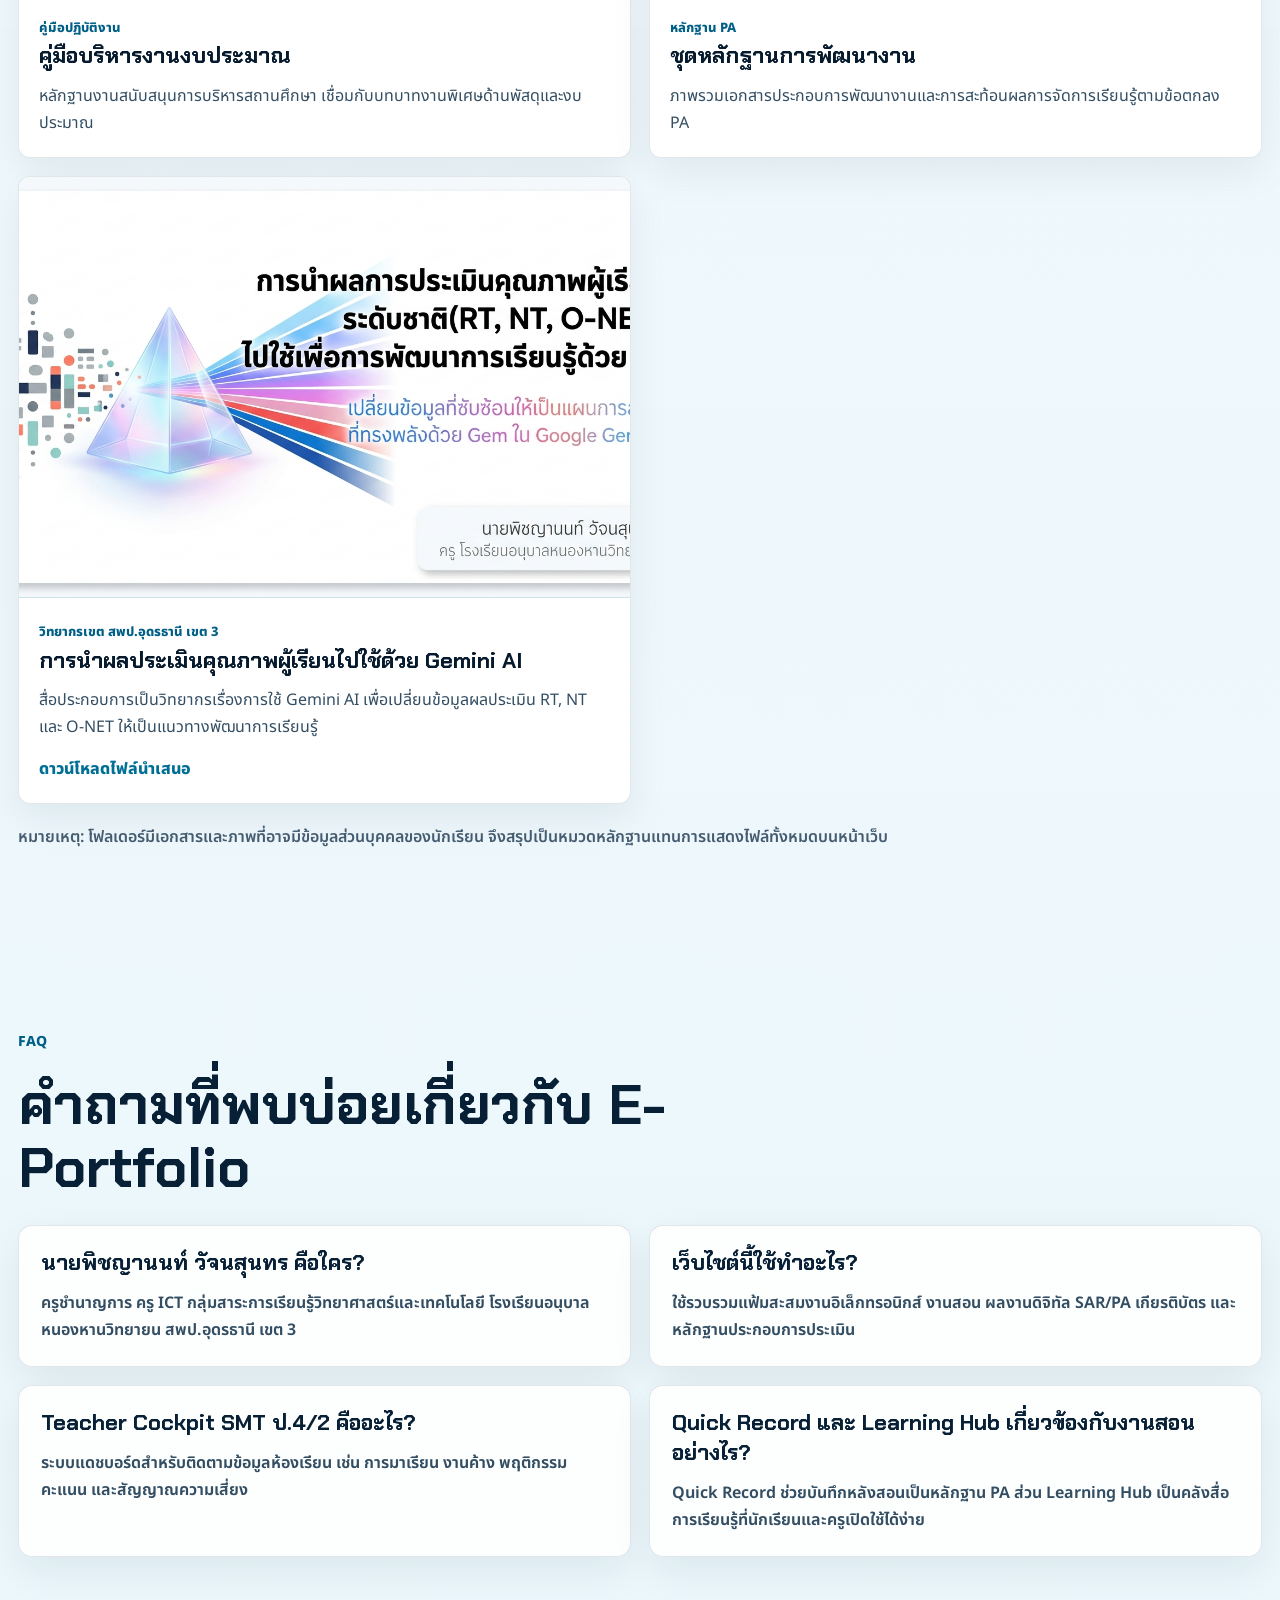
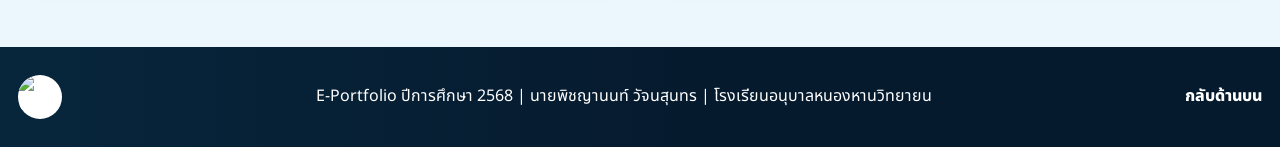
==== commit ed89e7f8: "Add district speaker Gemini AI evidence" ====
--- a/index.html
+++ b/index.html
@@ -3,23 +3,23 @@
   <head>
     <meta charset="UTF-8" />
     <meta name="viewport" content="width=device-width, initial-scale=1.0" />
-    <title>E-Portfolio | พิชญานนท์ วัจนสุนทร</title>
+    <title>นายพิชญานนท์ วัจนสุนทร | E-Portfolio ครู ICT</title>
     <meta
       name="description"
-      content="แฟ้มสะสมงานอิเล็กทรอนิกส์และข้อมูล SAR/PA ปีการศึกษา 2568 ของนายพิชญานนท์ วัจนสุนทร"
+      content="นายพิชญานนท์ วัจนสุนทร ครู ICT โรงเรียนอนุบาลหนองหานวิทยายน แฟ้มสะสมงานอิเล็กทรอนิกส์ งานสอน SAR/PA ผลงานดิจิทัล และเกียรติบัตร"
     />
     <meta name="theme-color" content="#071a2f" />
-    <link rel="canonical" href="https://pichayanon89.github.io/SMT_2-4/" />
+    <link rel="canonical" href="https://pichayanon89.github.io/e-portfolio/" />
     <meta property="og:type" content="website" />
     <meta property="og:locale" content="th_TH" />
-    <meta property="og:title" content="E-Portfolio | พิชญานนท์ วัจนสุนทร" />
-    <meta property="og:description" content="แฟ้มสะสมงานอิเล็กทรอนิกส์ ครู ICT พร้อมผลงานดิจิทัล SAR/PA ตารางสอน เกียรติบัตร และหลักฐานประกอบ" />
-    <meta property="og:url" content="https://pichayanon89.github.io/SMT_2-4/" />
-    <meta property="og:image" content="https://pichayanon89.github.io/SMT_2-4/assets/og-image.jpg" />
+    <meta property="og:title" content="นายพิชญานนท์ วัจนสุนทร | E-Portfolio ครู ICT" />
+    <meta property="og:description" content="แฟ้มสะสมงานอิเล็กทรอนิกส์ของนายพิชญานนท์ วัจนสุนทร ครู ICT พร้อมงานสอน ผลงานดิจิทัล SAR/PA ตารางสอน เกียรติบัตร และหลักฐานประกอบ" />
+    <meta property="og:url" content="https://pichayanon89.github.io/e-portfolio/" />
+    <meta property="og:image" content="https://pichayanon89.github.io/e-portfolio/assets/og-image.jpg" />
     <meta name="twitter:card" content="summary_large_image" />
-    <meta name="twitter:title" content="E-Portfolio | พิชญานนท์ วัจนสุนทร" />
-    <meta name="twitter:description" content="แฟ้มสะสมงานอิเล็กทรอนิกส์ ครู ICT พร้อมผลงานดิจิทัล SAR/PA ตารางสอน และเกียรติบัตร" />
-    <meta name="twitter:image" content="https://pichayanon89.github.io/SMT_2-4/assets/og-image.jpg" />
+    <meta name="twitter:title" content="นายพิชญานนท์ วัจนสุนทร | E-Portfolio ครู ICT" />
+    <meta name="twitter:description" content="แฟ้มสะสมงานอิเล็กทรอนิกส์ของนายพิชญานนท์ วัจนสุนทร ครู ICT พร้อมผลงานดิจิทัล SAR/PA ตารางสอน และเกียรติบัตร" />
+    <meta name="twitter:image" content="https://pichayanon89.github.io/e-portfolio/assets/og-image.jpg" />
     <link rel="icon" type="image/png" href="assets/school-logo.png" />
     <link rel="preconnect" href="https://fonts.googleapis.com" />
     <link rel="preconnect" href="https://fonts.gstatic.com" crossorigin />
@@ -27,16 +27,22 @@
       href="https://fonts.googleapis.com/css2?family=Noto+Sans+Thai:wght@400;500;600;700;800&display=swap"
       rel="stylesheet"
     />
-    <link rel="stylesheet" href="styles.css?v=20260601-geo1" />
+    <link rel="stylesheet" href="styles.css?v=20260609-health1" />
     <script type="application/ld+json">
       {
         "@context": "https://schema.org",
         "@graph": [
           {
             "@type": "Person",
-            "@id": "https://pichayanon89.github.io/SMT_2-4/#person",
+            "@id": "https://pichayanon89.github.io/e-portfolio/#person",
             "name": "นายพิชญานนท์ วัจนสุนทร",
+            "alternateName": [
+              "พิชญานนท์ วัจนสุนทร",
+              "ครูพิชญานนท์ วัจนสุนทร",
+              "Pichayanon Wajanasuntorn"
+            ],
             "jobTitle": "ครูชำนาญการ ครู ICT",
+            "mainEntityOfPage": "https://pichayanon89.github.io/e-portfolio/",
             "worksFor": {
               "@type": "EducationalOrganization",
               "name": "โรงเรียนอนุบาลหนองหานวิทยายน"
@@ -55,19 +61,19 @@
               "SAR",
               "PA"
             ],
-            "url": "https://pichayanon89.github.io/SMT_2-4/"
+            "url": "https://pichayanon89.github.io/e-portfolio/"
           },
           {
             "@type": "WebSite",
-            "@id": "https://pichayanon89.github.io/SMT_2-4/#website",
+            "@id": "https://pichayanon89.github.io/e-portfolio/#website",
             "name": "E-Portfolio พิชญานนท์ วัจนสุนทร",
-            "url": "https://pichayanon89.github.io/SMT_2-4/",
+            "url": "https://pichayanon89.github.io/e-portfolio/",
             "inLanguage": "th-TH",
-            "about": { "@id": "https://pichayanon89.github.io/SMT_2-4/#person" }
+            "about": { "@id": "https://pichayanon89.github.io/e-portfolio/#person" }
           },
           {
             "@type": "FAQPage",
-            "@id": "https://pichayanon89.github.io/SMT_2-4/#faq",
+            "@id": "https://pichayanon89.github.io/e-portfolio/#faq",
             "mainEntity": [
               {
                 "@type": "Question",
@@ -576,6 +582,22 @@
             <h3>งานพัฒนา WebApp และระบบดิจิทัล</h3>
             <p>รวบรวมงานต้นแบบระบบสารสนเทศ สื่ออินเทอร์แอคทีฟ และการใช้เครื่องมือดิจิทัลเพื่อสนับสนุนการเรียนรู้</p>
           </article>
+          <article class="speaker-card">
+            <span>วิทยากรเขต</span>
+            <h3>Transforming Assessment with Gemini AI</h3>
+            <p>
+              บทบาทวิทยากรระดับเขต สพป.อุดรธานี เขต 3 ถ่ายทอดแนวทางการใช้ Gemini AI
+              เพื่อวิเคราะห์ผลประเมินคุณภาพผู้เรียนและออกแบบแผนพัฒนาการเรียนรู้
+            </p>
+            <div class="cockpit-card-actions">
+              <a href="assets/evidence/transforming-assessment-with-gemini-ai.pptx" target="_blank" rel="noreferrer">
+                เปิดไฟล์นำเสนอ
+              </a>
+              <a href="#evidence">
+                ดูหลักฐาน
+              </a>
+            </div>
+          </article>
           <article class="learning-hub-card">
             <span>Learning Hub</span>
             <h3>คลังสื่อการเรียนรู้ Data Center</h3>
@@ -715,7 +737,7 @@
           </article>
           <article>
             <h3>การพัฒนาตนเอง</h3>
-            <p>เกียรติบัตร วุฒิบัตร การอบรม และผลงานปฏิบัติที่เป็นเลิศ</p>
+            <p>เกียรติบัตร วุฒิบัตร การอบรม บทบาทวิทยากร และผลงานปฏิบัติที่เป็นเลิศ</p>
             <a class="text-link" href="certificates.html">ดูคลังเกียรติบัตรทั้งหมด</a>
           </article>
           <article>
@@ -763,6 +785,20 @@
               <p>ภาพรวมเอกสารประกอบการพัฒนางานและการสะท้อนผลการจัดการเรียนรู้ตามข้อตกลง PA</p>
             </div>
           </article>
+          <article>
+            <img src="assets/evidence/gemini-assessment-speaker-cover.png" alt="ปกไฟล์นำเสนอ Transforming Assessment with Gemini AI" />
+            <div>
+              <span>วิทยากรเขต สพป.อุดรธานี เขต 3</span>
+              <h3>การนำผลประเมินคุณภาพผู้เรียนไปใช้ด้วย Gemini AI</h3>
+              <p>
+                สื่อประกอบการเป็นวิทยากรเรื่องการใช้ Gemini AI เพื่อเปลี่ยนข้อมูลผลประเมิน
+                RT, NT และ O-NET ให้เป็นแนวทางพัฒนาการเรียนรู้
+              </p>
+              <a class="text-link" href="assets/evidence/transforming-assessment-with-gemini-ai.pptx" target="_blank" rel="noreferrer">
+                ดาวน์โหลดไฟล์นำเสนอ
+              </a>
+            </div>
+          </article>
         </div>
         <p class="privacy-note">
           หมายเหตุ: โฟลเดอร์มีเอกสารและภาพที่อาจมีข้อมูลส่วนบุคคลของนักเรียน จึงสรุปเป็นหมวดหลักฐานแทนการแสดงไฟล์ทั้งหมดบนหน้าเว็บ
--- a/styles.css
+++ b/styles.css
@@ -1236,6 +1236,32 @@
     #fff;
 }
 
+.speaker-card {
+  position: relative;
+  overflow: hidden;
+  border-color: rgba(11, 111, 144, 0.28);
+  background:
+    linear-gradient(140deg, rgba(11, 111, 144, 0.16), rgba(244, 184, 74, 0.12)),
+    #fff;
+}
+
+.speaker-card::after {
+  content: "";
+  position: absolute;
+  right: -54px;
+  top: -54px;
+  width: 148px;
+  height: 148px;
+  border-radius: 50%;
+  background: radial-gradient(circle, rgba(0, 166, 214, 0.2), transparent 68%);
+  pointer-events: none;
+}
+
+.speaker-card > * {
+  position: relative;
+  z-index: 1;
+}
+
 .cockpit-card::before {
   content: "";
   position: absolute;
@@ -1259,6 +1285,15 @@
   position: absolute;
   inset: 0;
   border: 2px solid rgba(0, 143, 194, 0.22);
+  border-radius: inherit;
+  pointer-events: none;
+}
+
+.speaker-card::before {
+  content: "";
+  position: absolute;
+  inset: 0;
+  border: 2px solid rgba(0, 166, 214, 0.18);
   border-radius: inherit;
   pointer-events: none;
 }
@@ -1584,6 +1619,239 @@
   padding-left: 6px;
   color: var(--muted);
   font-weight: 700;
+}
+
+.health-summary {
+  background:
+    linear-gradient(135deg, rgba(11, 111, 144, 0.08), rgba(10, 143, 103, 0.06)),
+    #f7fcff;
+}
+
+.health-summary-grid {
+  display: grid;
+  grid-template-columns: repeat(3, minmax(0, 1fr));
+  gap: 16px;
+}
+
+.health-summary-grid article {
+  border: 1px solid rgba(8, 49, 78, 0.12);
+  border-radius: 14px;
+  background: rgba(255, 255, 255, 0.95);
+  box-shadow: 0 4px 8px rgba(6, 26, 46, 0.08);
+  padding: 22px;
+}
+
+.health-summary-grid span {
+  display: block;
+  color: #0b6f90;
+  font-size: 13px;
+  font-weight: 800;
+}
+
+.health-summary-grid strong {
+  display: block;
+  margin: 8px 0 6px;
+  color: var(--ink);
+  font-size: clamp(28px, 4vw, 44px);
+  line-height: 1;
+}
+
+.health-summary-grid p,
+.health-note p {
+  margin: 0;
+  color: var(--muted);
+  font-weight: 700;
+}
+
+.health-note {
+  margin-top: 18px;
+  border: 1px solid rgba(11, 111, 144, 0.2);
+  border-radius: 14px;
+  background: rgba(236, 249, 255, 0.92);
+  padding: 20px;
+}
+
+.health-note strong {
+  display: block;
+  margin-bottom: 8px;
+  color: var(--ink);
+  font-size: 18px;
+}
+
+.lesson-ai-section {
+  background:
+    linear-gradient(135deg, rgba(11, 111, 144, 0.1), rgba(10, 143, 103, 0.06)),
+    rgba(255, 255, 255, 0.72);
+}
+
+.lesson-ai-tool {
+  display: grid;
+  gap: 18px;
+  max-width: 980px;
+}
+
+.lesson-ai-form,
+.lesson-ai-output,
+.lesson-ai-history {
+  padding: clamp(18px, 4vw, 28px);
+  border: 1px solid rgba(8, 49, 78, 0.12);
+  border-radius: 14px;
+  background: rgba(255, 255, 255, 0.92);
+  box-shadow: 0 16px 46px rgba(6, 26, 46, 0.08);
+}
+
+.lesson-ai-fields {
+  display: grid;
+  grid-template-columns: repeat(3, minmax(0, 1fr));
+  gap: 14px;
+}
+
+.lesson-ai-form label,
+.lesson-note-field {
+  display: grid;
+  gap: 8px;
+  color: #061a2e;
+  font-weight: 800;
+}
+
+.lesson-ai-form input,
+.lesson-ai-form textarea {
+  width: 100%;
+  border: 1px solid rgba(8, 49, 78, 0.18);
+  border-radius: 10px;
+  padding: 12px 14px;
+  color: #061a2e;
+  background: #ffffff;
+  font: inherit;
+}
+
+.lesson-ai-form textarea {
+  min-height: 180px;
+  resize: vertical;
+}
+
+.lesson-note-field {
+  margin-top: 16px;
+}
+
+.lesson-ai-actions {
+  display: flex;
+  flex-wrap: wrap;
+  gap: 12px;
+  margin-top: 18px;
+}
+
+.lesson-ai-actions .button {
+  border: 0;
+  cursor: pointer;
+}
+
+.lesson-ai-actions .button:disabled {
+  cursor: wait;
+  opacity: 0.7;
+  transform: none;
+}
+
+.lesson-ai-status {
+  min-height: 28px;
+  color: #334e63;
+  font-weight: 800;
+}
+
+.lesson-ai-status[data-state="loading"] {
+  color: #005f86;
+}
+
+.lesson-ai-status[data-state="success"] {
+  color: #08734f;
+}
+
+.lesson-ai-status[data-state="error"] {
+  color: #a52727;
+}
+
+.lesson-ai-output > span,
+.lesson-ai-history-heading > span {
+  display: block;
+  margin-bottom: 12px;
+  color: #005f86;
+  font-weight: 800;
+}
+
+.lesson-ai-output p,
+.lesson-history-block p {
+  margin: 0 0 12px;
+  color: #334e63;
+  font-weight: 650;
+}
+
+.lesson-ai-history-heading {
+  display: flex;
+  align-items: center;
+  justify-content: space-between;
+  gap: 12px;
+  margin-bottom: 12px;
+}
+
+.lesson-ai-history-heading button {
+  border: 1px solid rgba(8, 49, 78, 0.18);
+  border-radius: 8px;
+  padding: 8px 12px;
+  color: #061a2e;
+  background: #ffffff;
+  font-weight: 800;
+  cursor: pointer;
+}
+
+.lesson-ai-history details {
+  border-top: 1px solid rgba(8, 49, 78, 0.1);
+  padding: 12px 0;
+}
+
+.lesson-ai-history summary {
+  cursor: pointer;
+  color: #061a2e;
+  font-weight: 800;
+}
+
+.lesson-ai-history summary span {
+  display: block;
+  color: #334e63;
+  font-size: 13px;
+}
+
+.lesson-history-block {
+  margin-top: 12px;
+}
+
+.lesson-history-block h4 {
+  margin: 12px 0 6px;
+  color: #061a2e;
+}
+
+html[data-theme="dark"] .lesson-ai-form,
+html[data-theme="dark"] .lesson-ai-output,
+html[data-theme="dark"] .lesson-ai-history {
+  color: #f7fbff;
+  background: #0b2438;
+  border-color: rgba(159, 244, 255, 0.32);
+}
+
+html[data-theme="dark"] .lesson-ai-form label,
+html[data-theme="dark"] .lesson-note-field,
+html[data-theme="dark"] .lesson-ai-output p,
+html[data-theme="dark"] .lesson-history-block p,
+html[data-theme="dark"] .lesson-ai-history summary,
+html[data-theme="dark"] .lesson-ai-history summary span,
+html[data-theme="dark"] .lesson-history-block h4 {
+  color: #f7fbff;
+}
+
+html[data-theme="dark"] .lesson-ai-form input,
+html[data-theme="dark"] .lesson-ai-form textarea,
+html[data-theme="dark"] .lesson-ai-history-heading button {
+  color: #061a2e;
+  background: #ffffff;
 }
 
 .learning-review-grid {
@@ -1645,6 +1913,10 @@
   .updates-grid,
   .learning-review-grid,
   .cockpit-feature-grid {
+    grid-template-columns: 1fr;
+  }
+
+  .lesson-ai-fields {
     grid-template-columns: 1fr;
   }
 
@@ -2549,6 +2821,9 @@
 html[data-theme="dark"] .cockpit-feature-grid article,
 html[data-theme="dark"] .cockpit-explain,
 html[data-theme="dark"] .cockpit-flow,
+html[data-theme="dark"] .health-summary,
+html[data-theme="dark"] .health-summary-grid article,
+html[data-theme="dark"] .health-note,
 html[data-theme="dark"] .learning-review-grid article,
 html[data-theme="dark"] .system-card,
 html[data-theme="dark"] .focus-summary,
@@ -2593,8 +2868,14 @@
 html[data-theme="dark"] .learning-review-grid p,
 html[data-theme="dark"] .cockpit-flow li,
 html[data-theme="dark"] .cockpit-feature-grid p,
-html[data-theme="dark"] .cockpit-explain p {
+html[data-theme="dark"] .cockpit-explain p,
+html[data-theme="dark"] .health-summary-grid p,
+html[data-theme="dark"] .health-note p {
   color: var(--muted);
+}
+
+html[data-theme="dark"] .health-summary-grid span {
+  color: #67e8f9;
 }
 
 html[data-theme="dark"] .quick-access strong,
@@ -2605,6 +2886,8 @@
 html[data-theme="dark"] .result-grid strong,
 html[data-theme="dark"] .archive-summary strong,
 html[data-theme="dark"] .certificate-card h3,
+html[data-theme="dark"] .health-summary-grid strong,
+html[data-theme="dark"] .health-note strong,
 html[data-theme="dark"] .learning-review-grid h3 {
   color: var(--ink);
 }
@@ -3230,6 +3513,7 @@
   .standard-grid,
   .sar-detail-grid,
   .cockpit-feature-grid,
+  .health-summary-grid,
   .innovation-grid,
   .certificate-grid {
     grid-template-columns: 1fr;
